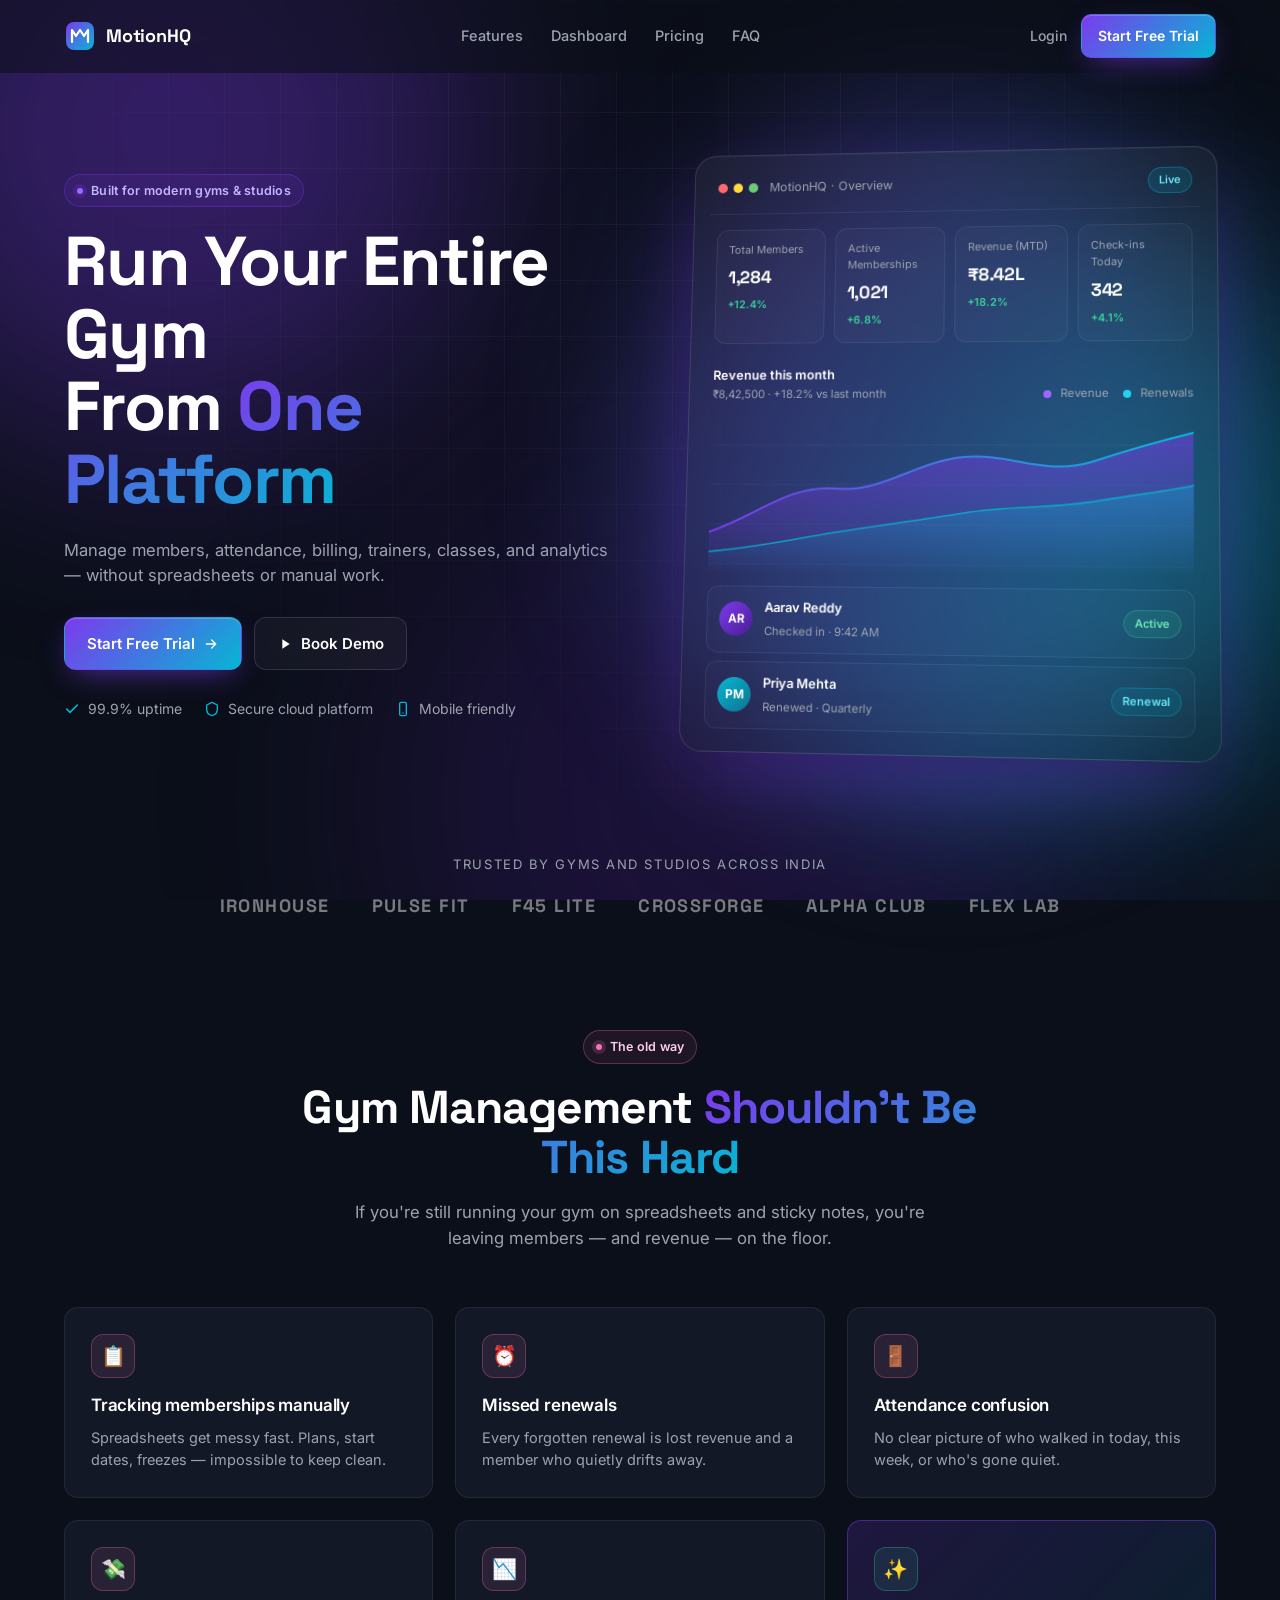
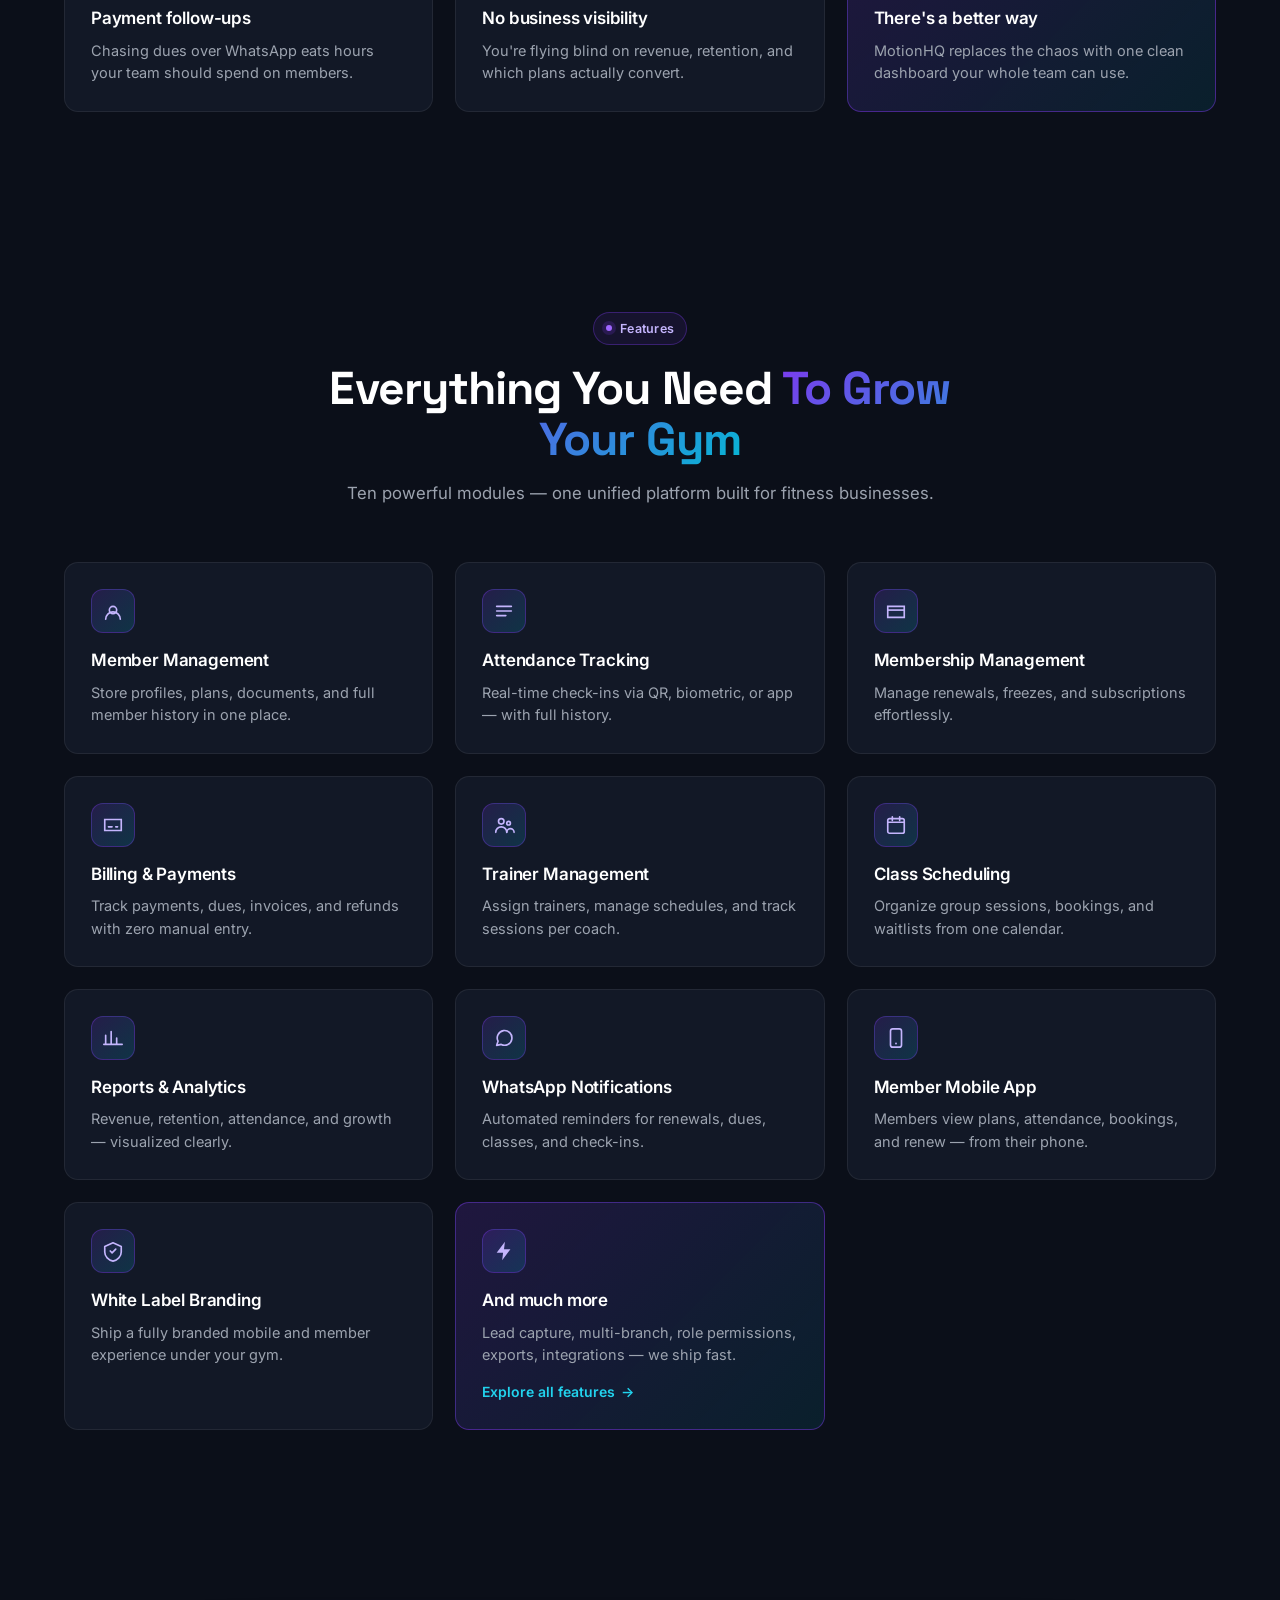
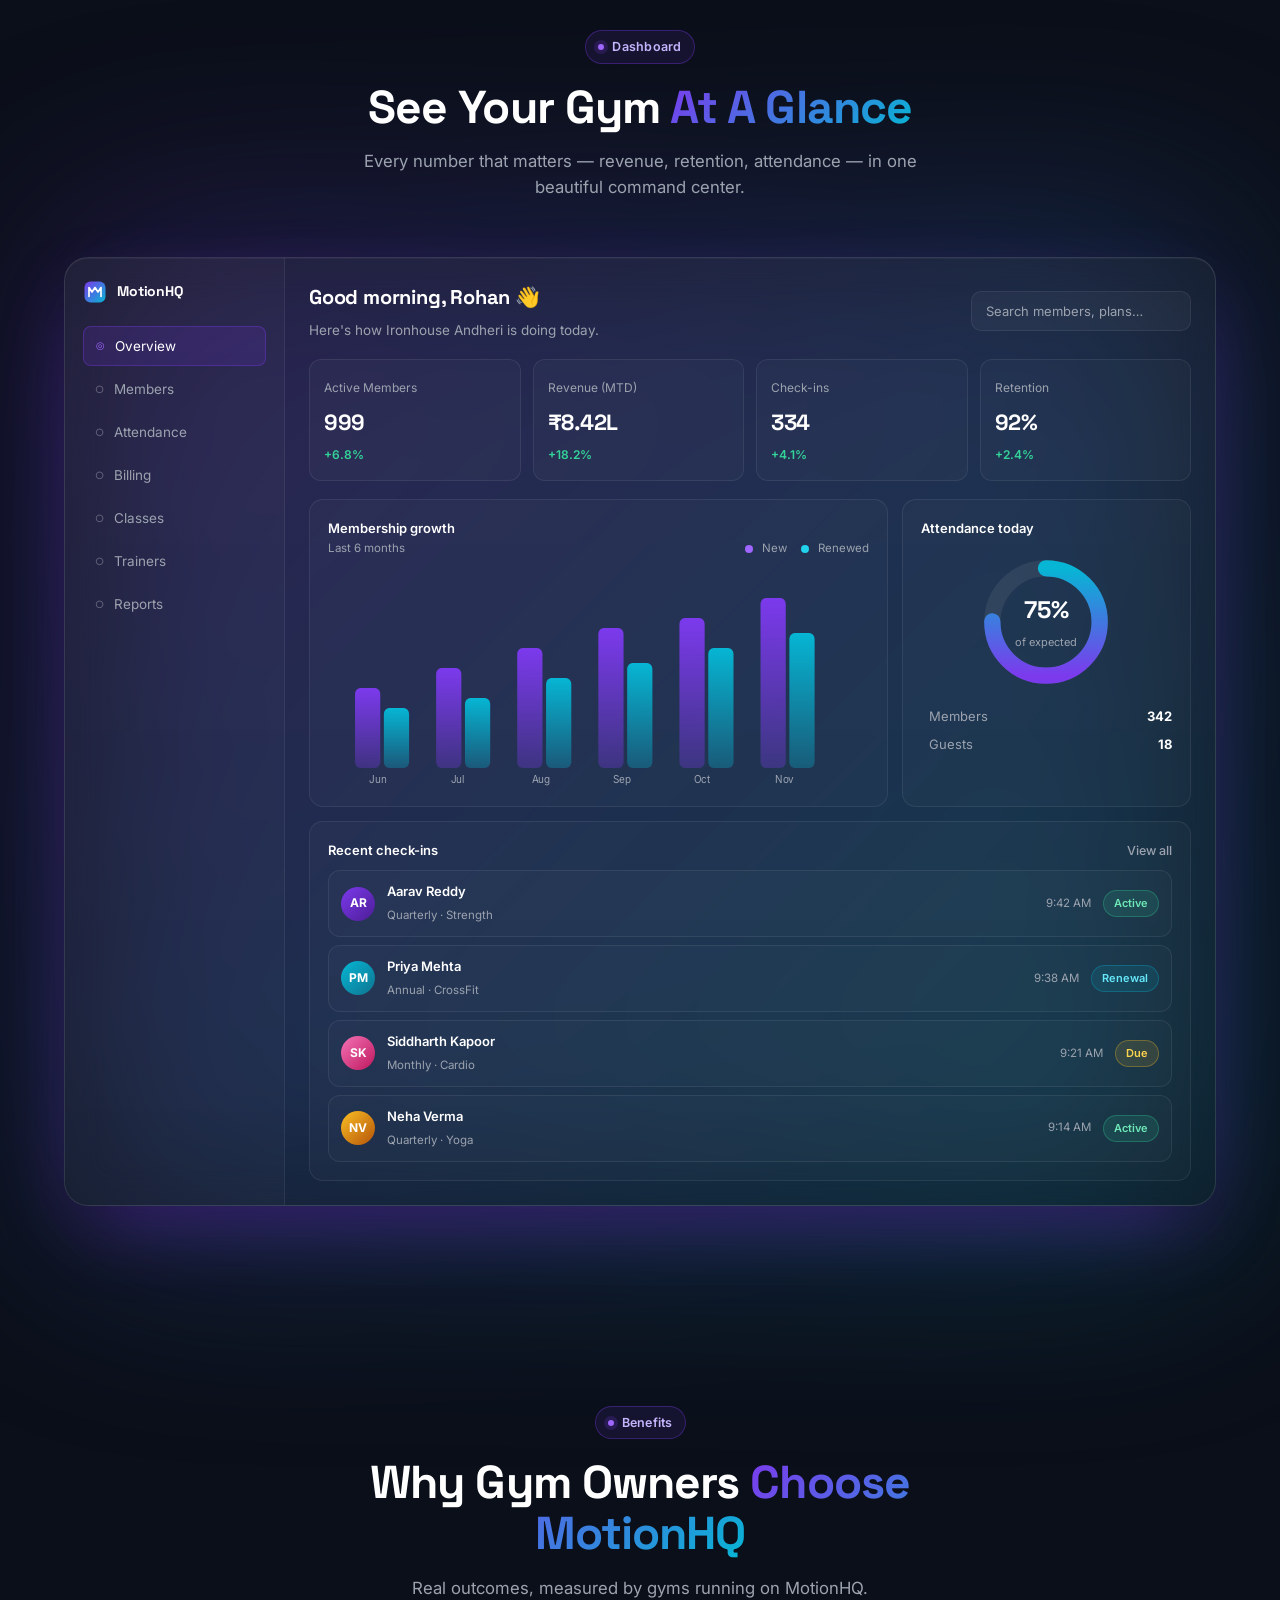
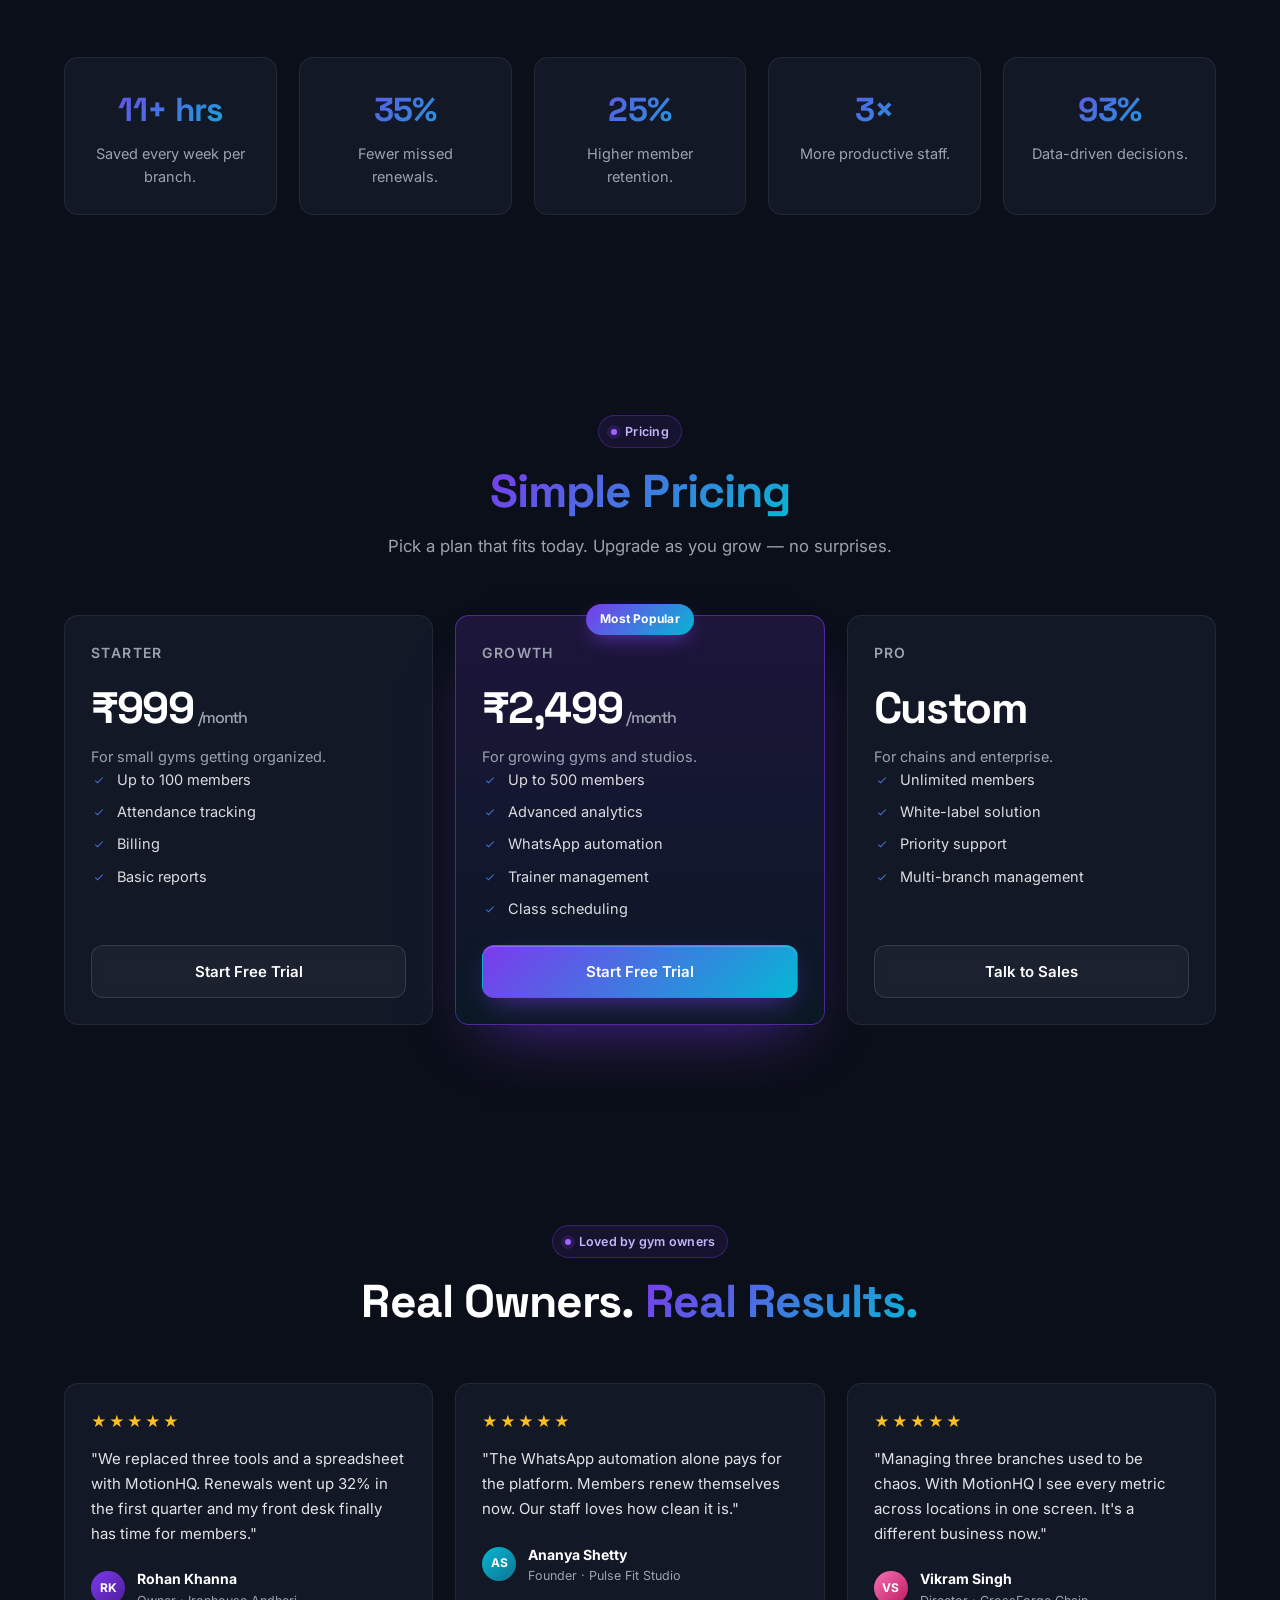
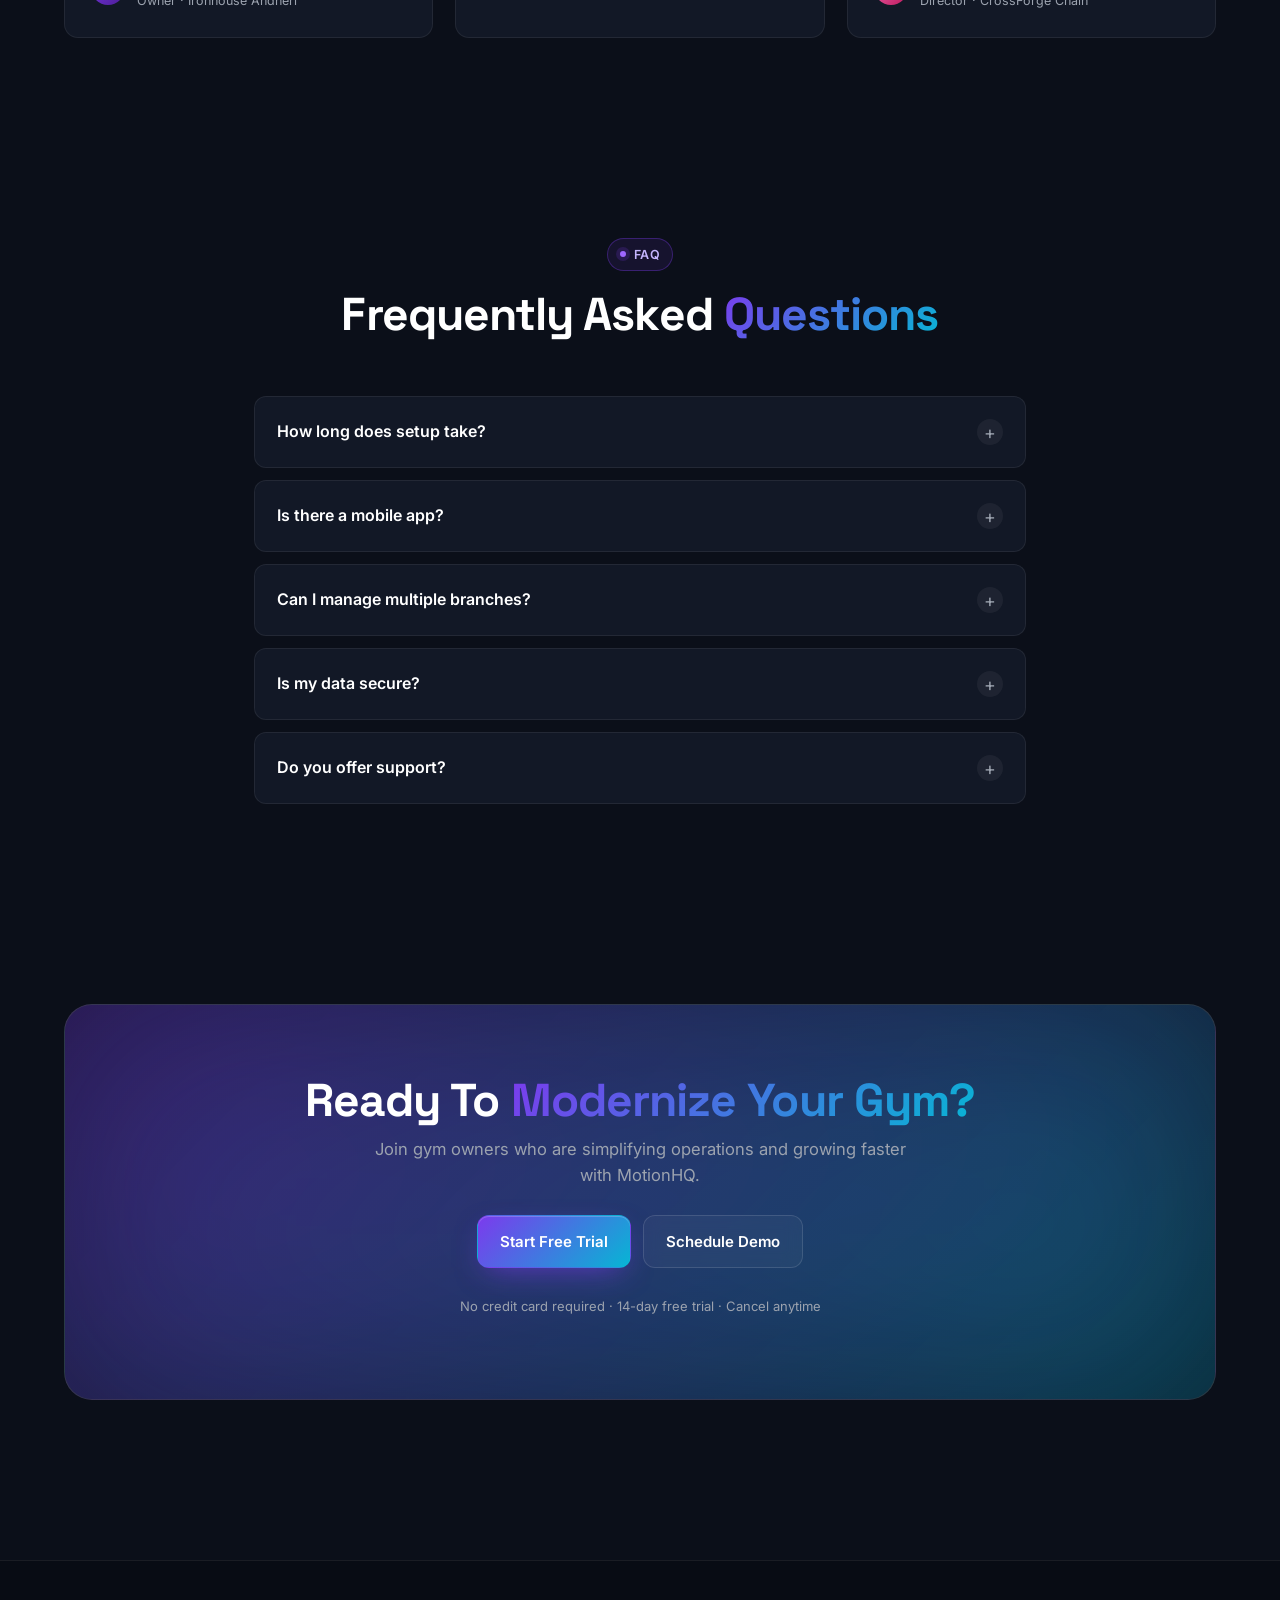
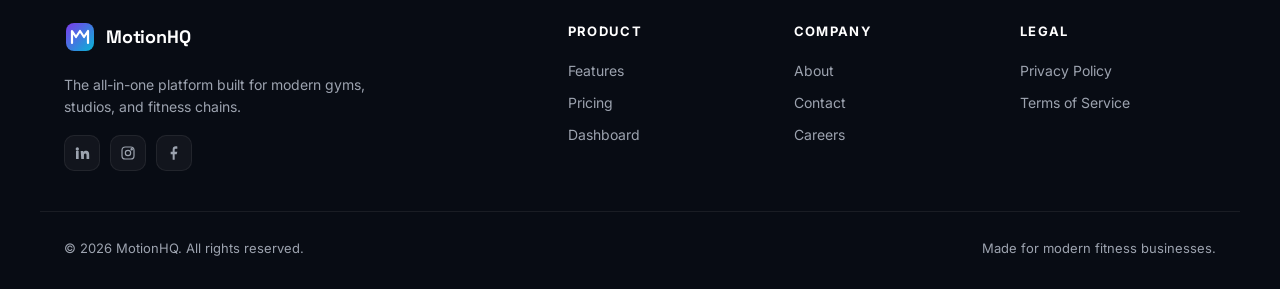
==== index.html @ 76b3d5ea "init" ====
<!doctype html>
<html lang="en">

<head>
  <meta charset="utf-8" />
  <meta name="viewport" content="width=device-width, initial-scale=1" />
  <title>MotionHQ — Run Your Entire Gym From One Platform</title>
  <meta name="description"
    content="MotionHQ is the all-in-one gym management platform. Manage members, attendance, billing, trainers, classes, and analytics from a single dashboard." />
  <meta property="og:title" content="MotionHQ — Run Your Entire Gym From One Platform" />
  <meta property="og:description"
    content="All-in-one gym management: members, attendance, billing, trainers, classes, and analytics." />
  <meta property="og:type" content="website" />
  <link rel="preconnect" href="https://fonts.googleapis.com" />
  <link rel="preconnect" href="https://fonts.gstatic.com" crossorigin />
  <link
    href="https://fonts.googleapis.com/css2?family=Inter:wght@400;500;600;700;800&family=Space+Grotesk:wght@600;700&display=swap"
    rel="stylesheet" />
  <link rel="icon" type="image/x-icon" href="favicon.ico" />
  <link rel="stylesheet" href="styles.css" />
</head>

<body>
  <!-- Ambient background glow -->
  <div class="bg-aurora" aria-hidden="true">
    <div class="aurora a1"></div>
    <div class="aurora a2"></div>
    <div class="aurora a3"></div>
    <div class="grid-overlay"></div>
  </div>

  <!-- NAV -->
  <header class="nav" id="nav">
    <div class="container nav-inner">
      <a href="#top" class="brand" aria-label="MotionHQ home">
        <span class="brand-mark" aria-hidden="true">
          <svg viewBox="0 0 32 32" fill="none">
            <defs>
              <linearGradient id="bg1" x1="0" x2="1" y1="0" y2="1">
                <stop offset="0" stop-color="#7C3AED" />
                <stop offset="1" stop-color="#06B6D4" />
              </linearGradient>
            </defs>
            <rect x="2" y="2" width="28" height="28" rx="8" fill="url(#bg1)" />
            <path d="M8 22V10l4 6 4-6 4 6 4-6v12" stroke="white" stroke-width="2.2" stroke-linecap="round"
              stroke-linejoin="round" fill="none" />
          </svg>
        </span>
        <span class="brand-name">MotionHQ</span>
      </a>
      <nav class="nav-links" aria-label="Primary">
        <a href="#features">Features</a>
        <a href="#dashboard">Dashboard</a>
        <a href="#pricing">Pricing</a>
        <a href="#faq">FAQ</a>
      </nav>
      <div class="nav-cta">
        <a href="#" class="link-muted">Login</a>
        <a href="#cta" class="btn btn-primary btn-sm">Start Free Trial</a>
      </div>
      <button class="nav-toggle" id="navToggle" aria-label="Toggle menu" aria-expanded="false">
        <span></span><span></span><span></span>
      </button>
    </div>
    <div class="nav-mobile" id="navMobile" hidden>
      <a href="#features">Features</a>
      <a href="#dashboard">Dashboard</a>
      <a href="#pricing">Pricing</a>
      <a href="#faq">FAQ</a>
      <a href="#" class="link-muted">Login</a>
      <a href="#cta" class="btn btn-primary">Start Free Trial</a>
    </div>
  </header>

  <main id="top">
    <!-- HERO -->
    <section class="hero">
      <div class="container">
        <div class="hero-grid">
          <div class="hero-copy reveal">
            <span class="eyebrow">
              <span class="dot"></span> Built for modern gyms &amp; studios
            </span>
            <h1 class="h1">
              Run Your Entire Gym <br />
              From <span class="gradient-text">One Platform</span>
            </h1>
            <p class="lead">
              Manage members, attendance, billing, trainers, classes, and analytics &mdash; without spreadsheets or
              manual work.
            </p>
            <div class="hero-ctas">
              <a href="#cta" class="btn btn-primary">
                Start Free Trial
                <svg width="16" height="16" viewBox="0 0 24 24" fill="none">
                  <path d="M5 12h14M13 6l6 6-6 6" stroke="currentColor" stroke-width="2" stroke-linecap="round"
                    stroke-linejoin="round" />
                </svg>
              </a>
              <a href="#cta" class="btn btn-ghost">
                <svg width="16" height="16" viewBox="0 0 24 24" fill="none">
                  <path d="M8 5v14l11-7-11-7z" fill="currentColor" />
                </svg>
                Book Demo
              </a>
            </div>
            <ul class="trust">
              <li><svg viewBox="0 0 24 24" width="16" height="16" fill="none">
                  <path d="M20 6L9 17l-5-5" stroke="#06B6D4" stroke-width="2.4" stroke-linecap="round"
                    stroke-linejoin="round" />
                </svg> 99.9% uptime</li>
              <li><svg viewBox="0 0 24 24" width="16" height="16" fill="none">
                  <path d="M12 2l8 4v6c0 5-3.5 9-8 10-4.5-1-8-5-8-10V6l8-4z" stroke="#06B6D4" stroke-width="2"
                    stroke-linejoin="round" />
                </svg> Secure cloud platform</li>
              <li><svg viewBox="0 0 24 24" width="16" height="16" fill="none">
                  <rect x="7" y="2" width="10" height="20" rx="2" stroke="#06B6D4" stroke-width="2" />
                  <circle cx="12" cy="18" r="1" fill="#06B6D4" />
                </svg> Mobile friendly</li>
            </ul>
          </div>

          <div class="hero-mock reveal" id="heroMock">
            <div class="mock-glow"></div>
            <div class="mock-card glass">
              <div class="mock-top">
                <div class="mock-dots"><span></span><span></span><span></span></div>
                <div class="mock-title">MotionHQ &middot; Overview</div>
                <div class="mock-pill">Live</div>
              </div>
              <div class="mock-stats">
                <div class="stat-card">
                  <div class="stat-label">Total Members</div>
                  <div class="stat-value">1,284</div>
                  <div class="stat-trend up">+12.4%</div>
                </div>
                <div class="stat-card">
                  <div class="stat-label">Active Memberships</div>
                  <div class="stat-value">1,021</div>
                  <div class="stat-trend up">+6.8%</div>
                </div>
                <div class="stat-card">
                  <div class="stat-label">Revenue (MTD)</div>
                  <div class="stat-value">₹8.42L</div>
                  <div class="stat-trend up">+18.2%</div>
                </div>
                <div class="stat-card">
                  <div class="stat-label">Check-ins Today</div>
                  <div class="stat-value">342</div>
                  <div class="stat-trend up">+4.1%</div>
                </div>
              </div>
              <div class="mock-chart">
                <div class="chart-head">
                  <div>
                    <div class="chart-title">Revenue this month</div>
                    <div class="chart-sub">₹8,42,500 &middot; +18.2% vs last month</div>
                  </div>
                  <div class="chart-legend">
                    <span><i class="dot-p"></i> Revenue</span>
                    <span><i class="dot-s"></i> Renewals</span>
                  </div>
                </div>
                <svg class="line-chart" viewBox="0 0 600 200" preserveAspectRatio="none" aria-hidden="true">
                  <defs>
                    <linearGradient id="area1" x1="0" x2="0" y1="0" y2="1">
                      <stop offset="0" stop-color="#7C3AED" stop-opacity="0.55" />
                      <stop offset="1" stop-color="#7C3AED" stop-opacity="0" />
                    </linearGradient>
                    <linearGradient id="area2" x1="0" x2="0" y1="0" y2="1">
                      <stop offset="0" stop-color="#06B6D4" stop-opacity="0.35" />
                      <stop offset="1" stop-color="#06B6D4" stop-opacity="0" />
                    </linearGradient>
                    <linearGradient id="line1" x1="0" x2="1" y1="0" y2="0">
                      <stop offset="0" stop-color="#7C3AED" />
                      <stop offset="1" stop-color="#06B6D4" />
                    </linearGradient>
                  </defs>
                  <g stroke="rgba(255,255,255,.05)" stroke-width="1">
                    <line x1="0" y1="40" x2="600" y2="40" />
                    <line x1="0" y1="90" x2="600" y2="90" />
                    <line x1="0" y1="140" x2="600" y2="140" />
                    <line x1="0" y1="190" x2="600" y2="190" />
                  </g>
                  <path
                    d="M0,150 C60,130 100,90 160,95 C220,100 260,60 320,55 C380,50 420,80 480,60 C540,40 580,30 600,25 L600,200 L0,200 Z"
                    fill="url(#area1)" />
                  <path
                    d="M0,150 C60,130 100,90 160,95 C220,100 260,60 320,55 C380,50 420,80 480,60 C540,40 580,30 600,25"
                    fill="none" stroke="url(#line1)" stroke-width="2.5" stroke-linecap="round" />
                  <path
                    d="M0,175 C60,170 100,160 160,150 C220,140 260,135 320,125 C380,115 420,120 480,110 C540,100 580,95 600,90 L600,200 L0,200 Z"
                    fill="url(#area2)" />
                  <path
                    d="M0,175 C60,170 100,160 160,150 C220,140 260,135 320,125 C380,115 420,120 480,110 C540,100 580,95 600,90"
                    fill="none" stroke="#06B6D4" stroke-width="2" stroke-linecap="round" opacity=".8" />
                </svg>
              </div>
              <div class="mock-foot">
                <div class="ck-row">
                  <div class="avatar">AR</div>
                  <div class="ck-meta">
                    <div>Aarav Reddy</div><span>Checked in &middot; 9:42 AM</span>
                  </div>
                  <div class="ck-badge ok">Active</div>
                </div>
                <div class="ck-row">
                  <div class="avatar avt-2">PM</div>
                  <div class="ck-meta">
                    <div>Priya Mehta</div><span>Renewed &middot; Quarterly</span>
                  </div>
                  <div class="ck-badge new">Renewal</div>
                </div>
              </div>
            </div>
          </div>
        </div>
      </div>
    </section>

    <!-- LOGO STRIP -->
    <section class="logos reveal">
      <div class="container">
        <p class="logos-label">Trusted by gyms and studios across India</p>
        <div class="logos-row">
          <span>IRONHOUSE</span><span>PULSE&nbsp;FIT</span><span>F45&nbsp;LITE</span><span>CROSSFORGE</span><span>ALPHA&nbsp;CLUB</span><span>FLEX&nbsp;LAB</span>
        </div>
      </div>
    </section>

    <!-- PROBLEM -->
    <section class="section" id="problem">
      <div class="container">
        <div class="section-head reveal">
          <span class="eyebrow eyebrow-warn"><span class="dot"></span> The old way</span>
          <h2 class="h2">Gym Management <span class="gradient-text">Shouldn't Be This Hard</span></h2>
          <p class="section-sub">If you're still running your gym on spreadsheets and sticky notes, you're leaving
            members &mdash; and revenue &mdash; on the floor.</p>
        </div>
        <div class="grid grid-3 problems">
          <div class="card reveal">
            <div class="ico ico-warn">📋</div>
            <h3>Tracking memberships manually</h3>
            <p>Spreadsheets get messy fast. Plans, start dates, freezes &mdash; impossible to keep clean.</p>
          </div>
          <div class="card reveal">
            <div class="ico ico-warn">⏰</div>
            <h3>Missed renewals</h3>
            <p>Every forgotten renewal is lost revenue and a member who quietly drifts away.</p>
          </div>
          <div class="card reveal">
            <div class="ico ico-warn">🚪</div>
            <h3>Attendance confusion</h3>
            <p>No clear picture of who walked in today, this week, or who's gone quiet.</p>
          </div>
          <div class="card reveal">
            <div class="ico ico-warn">💸</div>
            <h3>Payment follow-ups</h3>
            <p>Chasing dues over WhatsApp eats hours your team should spend on members.</p>
          </div>
          <div class="card reveal">
            <div class="ico ico-warn">📉</div>
            <h3>No business visibility</h3>
            <p>You're flying blind on revenue, retention, and which plans actually convert.</p>
          </div>
          <div class="card reveal card-accent">
            <div class="ico ico-ok">✨</div>
            <h3>There's a better way</h3>
            <p>MotionHQ replaces the chaos with one clean dashboard your whole team can use.</p>
          </div>
        </div>
      </div>
    </section>

    <!-- FEATURES -->
    <section class="section" id="features">
      <div class="container">
        <div class="section-head reveal">
          <span class="eyebrow"><span class="dot"></span> Features</span>
          <h2 class="h2">Everything You Need <span class="gradient-text">To Grow Your Gym</span></h2>
          <p class="section-sub">Ten powerful modules &mdash; one unified platform built for fitness businesses.</p>
        </div>
        <div class="grid grid-3 features">
          <div class="card feature reveal">
            <div class="f-ico"><svg viewBox="0 0 24 24" fill="none">
                <path d="M16 11a4 4 0 1 0-8 0 4 4 0 0 0 8 0Z" stroke="currentColor" stroke-width="1.8" />
                <path d="M4 21a8 8 0 0 1 16 0" stroke="currentColor" stroke-width="1.8" stroke-linecap="round" />
              </svg></div>
            <h3>Member Management</h3>
            <p>Store profiles, plans, documents, and full member history in one place.</p>
          </div>
          <div class="card feature reveal">
            <div class="f-ico"><svg viewBox="0 0 24 24" fill="none">
                <path d="M4 7h16M4 12h16M4 17h10" stroke="currentColor" stroke-width="1.8" stroke-linecap="round" />
              </svg></div>
            <h3>Attendance Tracking</h3>
            <p>Real-time check-ins via QR, biometric, or app &mdash; with full history.</p>
          </div>
          <div class="card feature reveal">
            <div class="f-ico"><svg viewBox="0 0 24 24" fill="none">
                <path d="M3 7h18v12H3z" stroke="currentColor" stroke-width="1.8" />
                <path d="M3 11h18" stroke="currentColor" stroke-width="1.8" />
              </svg></div>
            <h3>Membership Management</h3>
            <p>Manage renewals, freezes, and subscriptions effortlessly.</p>
          </div>
          <div class="card feature reveal">
            <div class="f-ico"><svg viewBox="0 0 24 24" fill="none">
                <path d="M3 6h18v12H3z" stroke="currentColor" stroke-width="1.8" />
                <path d="M7 14h4M15 14h2" stroke="currentColor" stroke-width="1.8" stroke-linecap="round" />
              </svg></div>
            <h3>Billing &amp; Payments</h3>
            <p>Track payments, dues, invoices, and refunds with zero manual entry.</p>
          </div>
          <div class="card feature reveal">
            <div class="f-ico"><svg viewBox="0 0 24 24" fill="none">
                <circle cx="9" cy="8" r="3" stroke="currentColor" stroke-width="1.8" />
                <path d="M3 20a6 6 0 0 1 12 0" stroke="currentColor" stroke-width="1.8" stroke-linecap="round" />
                <circle cx="17" cy="10" r="2" stroke="currentColor" stroke-width="1.8" />
                <path d="M15 20a4 4 0 0 1 8 0" stroke="currentColor" stroke-width="1.8" stroke-linecap="round" />
              </svg></div>
            <h3>Trainer Management</h3>
            <p>Assign trainers, manage schedules, and track sessions per coach.</p>
          </div>
          <div class="card feature reveal">
            <div class="f-ico"><svg viewBox="0 0 24 24" fill="none">
                <rect x="3" y="5" width="18" height="16" rx="2" stroke="currentColor" stroke-width="1.8" />
                <path d="M3 9h18M8 3v4M16 3v4" stroke="currentColor" stroke-width="1.8" stroke-linecap="round" />
              </svg></div>
            <h3>Class Scheduling</h3>
            <p>Organize group sessions, bookings, and waitlists from one calendar.</p>
          </div>
          <div class="card feature reveal">
            <div class="f-ico"><svg viewBox="0 0 24 24" fill="none">
                <path d="M4 19V9M10 19V5M16 19v-7M22 19H2" stroke="currentColor" stroke-width="1.8"
                  stroke-linecap="round" />
              </svg></div>
            <h3>Reports &amp; Analytics</h3>
            <p>Revenue, retention, attendance, and growth &mdash; visualized clearly.</p>
          </div>
          <div class="card feature reveal">
            <div class="f-ico"><svg viewBox="0 0 24 24" fill="none">
                <path d="M4 20l1.5-4.5A8 8 0 1 1 9 19l-5 1z" stroke="currentColor" stroke-width="1.8"
                  stroke-linejoin="round" />
              </svg></div>
            <h3>WhatsApp Notifications</h3>
            <p>Automated reminders for renewals, dues, classes, and check-ins.</p>
          </div>
          <div class="card feature reveal">
            <div class="f-ico"><svg viewBox="0 0 24 24" fill="none">
                <rect x="6" y="2" width="12" height="20" rx="2.5" stroke="currentColor" stroke-width="1.8" />
                <circle cx="12" cy="18" r="1" fill="currentColor" />
              </svg></div>
            <h3>Member Mobile App</h3>
            <p>Members view plans, attendance, bookings, and renew &mdash; from their phone.</p>
          </div>
          <div class="card feature reveal">
            <div class="f-ico"><svg viewBox="0 0 24 24" fill="none">
                <path d="M12 3l9 4v6c0 5-4 9-9 10-5-1-9-5-9-10V7l9-4z" stroke="currentColor" stroke-width="1.8"
                  stroke-linejoin="round" />
                <path d="M9 12l2 2 4-4" stroke="currentColor" stroke-width="1.8" stroke-linecap="round"
                  stroke-linejoin="round" />
              </svg></div>
            <h3>White Label Branding</h3>
            <p>Ship a fully branded mobile and member experience under your gym.</p>
          </div>
          <div class="card feature reveal feature-cta">
            <div class="f-ico"><svg viewBox="0 0 24 24" fill="none">
                <path d="M13 2L4 14h7l-1 8 9-12h-7l1-8z" fill="currentColor" />
              </svg></div>
            <h3>And much more</h3>
            <p>Lead capture, multi-branch, role permissions, exports, integrations &mdash; we ship fast.</p>
            <a href="#cta" class="link-arrow">Explore all features <span>→</span></a>
          </div>
        </div>
      </div>
    </section>

    <!-- DASHBOARD SHOWCASE -->
    <section class="section" id="dashboard">
      <div class="container">
        <div class="section-head reveal">
          <span class="eyebrow"><span class="dot"></span> Dashboard</span>
          <h2 class="h2">See Your Gym <span class="gradient-text">At A Glance</span></h2>
          <p class="section-sub">Every number that matters &mdash; revenue, retention, attendance &mdash; in one
            beautiful command center.</p>
        </div>

        <div class="dash-wrap reveal">
          <div class="dash-glow"></div>
          <div class="dash glass">
            <div class="dash-side">
              <div class="brand small">
                <span class="brand-mark sm"><svg viewBox="0 0 32 32">
                    <rect x="2" y="2" width="28" height="28" rx="8" fill="url(#bg1)" />
                    <path d="M8 22V10l4 6 4-6 4 6 4-6v12" stroke="white" stroke-width="2.2" fill="none"
                      stroke-linecap="round" stroke-linejoin="round" />
                  </svg></span>
                <span class="brand-name sm">MotionHQ</span>
              </div>
              <nav class="side-nav">
                <a class="active"><i>◎</i> Overview</a>
                <a><i>○</i> Members</a>
                <a><i>○</i> Attendance</a>
                <a><i>○</i> Billing</a>
                <a><i>○</i> Classes</a>
                <a><i>○</i> Trainers</a>
                <a><i>○</i> Reports</a>
              </nav>
            </div>
            <div class="dash-main">
              <div class="dash-head">
                <div>
                  <h4>Good morning, Rohan 👋</h4>
                  <span>Here's how Ironhouse Andheri is doing today.</span>
                </div>
                <div class="dash-search">Search members, plans…</div>
              </div>

              <div class="dash-stats">
                <div class="ds"><span>Active Members</span><b data-count="1021">0</b><i class="up">+6.8%</i></div>
                <div class="ds"><span>Revenue (MTD)</span><b>₹8.42L</b><i class="up">+18.2%</i></div>
                <div class="ds"><span>Check-ins</span><b data-count="342">0</b><i class="up">+4.1%</i></div>
                <div class="ds"><span>Retention</span><b>92%</b><i class="up">+2.4%</i></div>
              </div>

              <div class="dash-grid">
                <div class="dash-card big">
                  <div class="chart-head">
                    <div>
                      <div class="chart-title">Membership growth</div>
                      <div class="chart-sub">Last 6 months</div>
                    </div>
                    <div class="chart-legend"><span><i class="dot-p"></i> New</span><span><i class="dot-s"></i>
                        Renewed</span></div>
                  </div>
                  <svg class="bars" viewBox="0 0 600 220" preserveAspectRatio="none">
                    <defs>
                      <linearGradient id="bp" x1="0" x2="0" y1="0" y2="1">
                        <stop offset="0" stop-color="#7C3AED" />
                        <stop offset="1" stop-color="#7C3AED" stop-opacity=".3" />
                      </linearGradient>
                      <linearGradient id="bs" x1="0" x2="0" y1="0" y2="1">
                        <stop offset="0" stop-color="#06B6D4" />
                        <stop offset="1" stop-color="#06B6D4" stop-opacity=".3" />
                      </linearGradient>
                    </defs>
                    <g>
                      <rect x="30" y="120" width="28" height="80" rx="6" fill="url(#bp)" />
                      <rect x="62" y="140" width="28" height="60" rx="6" fill="url(#bs)" />
                      <rect x="120" y="100" width="28" height="100" rx="6" fill="url(#bp)" />
                      <rect x="152" y="130" width="28" height="70" rx="6" fill="url(#bs)" />
                      <rect x="210" y="80" width="28" height="120" rx="6" fill="url(#bp)" />
                      <rect x="242" y="110" width="28" height="90" rx="6" fill="url(#bs)" />
                      <rect x="300" y="60" width="28" height="140" rx="6" fill="url(#bp)" />
                      <rect x="332" y="95" width="28" height="105" rx="6" fill="url(#bs)" />
                      <rect x="390" y="50" width="28" height="150" rx="6" fill="url(#bp)" />
                      <rect x="422" y="80" width="28" height="120" rx="6" fill="url(#bs)" />
                      <rect x="480" y="30" width="28" height="170" rx="6" fill="url(#bp)" />
                      <rect x="512" y="65" width="28" height="135" rx="6" fill="url(#bs)" />
                    </g>
                    <g fill="#9CA3AF" font-size="11" font-family="Inter">
                      <text x="46" y="215">Jun</text><text x="136" y="215">Jul</text><text x="226" y="215">Aug</text>
                      <text x="316" y="215">Sep</text><text x="406" y="215">Oct</text><text x="496" y="215">Nov</text>
                    </g>
                  </svg>
                </div>

                <div class="dash-card">
                  <div class="chart-title">Attendance today</div>
                  <div class="donut-wrap">
                    <svg viewBox="0 0 120 120" class="donut">
                      <circle cx="60" cy="60" r="46" stroke="rgba(255,255,255,.07)" stroke-width="14" fill="none" />
                      <circle cx="60" cy="60" r="46" stroke="url(#line1)" stroke-width="14" fill="none"
                        stroke-dasharray="289" stroke-dashoffset="72" stroke-linecap="round"
                        transform="rotate(-90 60 60)" />
                    </svg>
                    <div class="donut-center"><b>75%</b><span>of expected</span></div>
                  </div>
                  <div class="legend-rows">
                    <div><i class="dot-p"></i> Members <b>342</b></div>
                    <div><i class="dot-s"></i> Guests <b>18</b></div>
                  </div>
                </div>

                <div class="dash-card span-2">
                  <div class="chart-head">
                    <div class="chart-title">Recent check-ins</div>
                    <a class="link-muted small">View all</a>
                  </div>
                  <div class="ck-list">
                    <div class="ck-row">
                      <div class="avatar">AR</div>
                      <div class="ck-meta">
                        <div>Aarav Reddy</div><span>Quarterly · Strength</span>
                      </div>
                      <div class="ck-time">9:42 AM</div>
                      <div class="ck-badge ok">Active</div>
                    </div>
                    <div class="ck-row">
                      <div class="avatar avt-2">PM</div>
                      <div class="ck-meta">
                        <div>Priya Mehta</div><span>Annual · CrossFit</span>
                      </div>
                      <div class="ck-time">9:38 AM</div>
                      <div class="ck-badge new">Renewal</div>
                    </div>
                    <div class="ck-row">
                      <div class="avatar avt-3">SK</div>
                      <div class="ck-meta">
                        <div>Siddharth Kapoor</div><span>Monthly · Cardio</span>
                      </div>
                      <div class="ck-time">9:21 AM</div>
                      <div class="ck-badge warn">Due</div>
                    </div>
                    <div class="ck-row">
                      <div class="avatar avt-4">NV</div>
                      <div class="ck-meta">
                        <div>Neha Verma</div><span>Quarterly · Yoga</span>
                      </div>
                      <div class="ck-time">9:14 AM</div>
                      <div class="ck-badge ok">Active</div>
                    </div>
                  </div>
                </div>
              </div>
            </div>
          </div>
        </div>
      </div>
    </section>

    <!-- BENEFITS -->
    <section class="section" id="benefits">
      <div class="container">
        <div class="section-head reveal">
          <span class="eyebrow"><span class="dot"></span> Benefits</span>
          <h2 class="h2">Why Gym Owners <span class="gradient-text">Choose MotionHQ</span></h2>
          <p class="section-sub">Real outcomes, measured by gyms running on MotionHQ.</p>
        </div>
        <div class="grid grid-5 benefits">
          <div class="card stat reveal">
            <div class="big-num"><span data-count="12">0</span>+ hrs</div>
            <p>Saved every week per branch.</p>
          </div>
          <div class="card stat reveal">
            <div class="big-num"><span data-count="38">0</span>%</div>
            <p>Fewer missed renewals.</p>
          </div>
          <div class="card stat reveal">
            <div class="big-num"><span data-count="27">0</span>%</div>
            <p>Higher member retention.</p>
          </div>
          <div class="card stat reveal">
            <div class="big-num"><span data-count="3">0</span>×</div>
            <p>More productive staff.</p>
          </div>
          <div class="card stat reveal">
            <div class="big-num"><span data-count="100">0</span>%</div>
            <p>Data-driven decisions.</p>
          </div>
        </div>
      </div>
    </section>

    <!-- PRICING -->
    <section class="section" id="pricing">
      <div class="container">
        <div class="section-head reveal">
          <span class="eyebrow"><span class="dot"></span> Pricing</span>
          <h2 class="h2"><span class="gradient-text">Simple Pricing</span></h2>
          <p class="section-sub">Pick a plan that fits today. Upgrade as you grow &mdash; no surprises.</p>
        </div>
        <div class="grid grid-3 pricing">
          <div class="card price reveal">
            <div class="price-name">Starter</div>
            <div class="price-amt">₹999<span>/month</span></div>
            <p class="price-desc">For small gyms getting organized.</p>
            <ul class="price-list">
              <li>Up to 100 members</li>
              <li>Attendance tracking</li>
              <li>Billing</li>
              <li>Basic reports</li>
            </ul>
            <a href="#cta" class="btn btn-ghost btn-block">Start Free Trial</a>
          </div>
          <div class="card price popular reveal">
            <span class="pop-tag">Most Popular</span>
            <div class="price-name">Growth</div>
            <div class="price-amt">₹2,499<span>/month</span></div>
            <p class="price-desc">For growing gyms and studios.</p>
            <ul class="price-list">
              <li>Up to 500 members</li>
              <li>Advanced analytics</li>
              <li>WhatsApp automation</li>
              <li>Trainer management</li>
              <li>Class scheduling</li>
            </ul>
            <a href="#cta" class="btn btn-primary btn-block">Start Free Trial</a>
          </div>
          <div class="card price reveal">
            <div class="price-name">Pro</div>
            <div class="price-amt">Custom<span>&nbsp;</span></div>
            <p class="price-desc">For chains and enterprise.</p>
            <ul class="price-list">
              <li>Unlimited members</li>
              <li>White-label solution</li>
              <li>Priority support</li>
              <li>Multi-branch management</li>
            </ul>
            <a href="#cta" class="btn btn-ghost btn-block">Talk to Sales</a>
          </div>
        </div>
      </div>
    </section>

    <!-- TESTIMONIALS -->
    <section class="section" id="testimonials">
      <div class="container">
        <div class="section-head reveal">
          <span class="eyebrow"><span class="dot"></span> Loved by gym owners</span>
          <h2 class="h2">Real Owners. <span class="gradient-text">Real Results.</span></h2>
        </div>
        <div class="grid grid-3 reviews">
          <div class="card review reveal">
            <div class="stars">★★★★★</div>
            <p>"We replaced three tools and a spreadsheet with MotionHQ. Renewals went up 32% in the first quarter and
              my front desk finally has time for members."</p>
            <div class="r-author">
              <div class="avatar">RK</div>
              <div><b>Rohan Khanna</b><span>Owner · Ironhouse Andheri</span></div>
            </div>
          </div>
          <div class="card review reveal">
            <div class="stars">★★★★★</div>
            <p>"The WhatsApp automation alone pays for the platform. Members renew themselves now. Our staff loves how
              clean it is."</p>
            <div class="r-author">
              <div class="avatar avt-2">AS</div>
              <div><b>Ananya Shetty</b><span>Founder · Pulse Fit Studio</span></div>
            </div>
          </div>
          <div class="card review reveal">
            <div class="stars">★★★★★</div>
            <p>"Managing three branches used to be chaos. With MotionHQ I see every metric across locations in one
              screen. It's a different business now."</p>
            <div class="r-author">
              <div class="avatar avt-3">VS</div>
              <div><b>Vikram Singh</b><span>Director · CrossForge Chain</span></div>
            </div>
          </div>
        </div>
      </div>
    </section>

    <!-- FAQ -->
    <section class="section" id="faq">
      <div class="container narrow">
        <div class="section-head reveal">
          <span class="eyebrow"><span class="dot"></span> FAQ</span>
          <h2 class="h2">Frequently Asked <span class="gradient-text">Questions</span></h2>
        </div>
        <div class="faq reveal">
          <details>
            <summary>How long does setup take?<span class="chev">+</span></summary>
            <p>Most gyms are live within 24–48 hours. Our onboarding team imports your members, plans, and historical
              data for you &mdash; you don't lift a finger.</p>
          </details>
          <details>
            <summary>Is there a mobile app?<span class="chev">+</span></summary>
            <p>Yes. Members get a polished mobile app to view plans, attendance, bookings, and renewals. Staff get a
              check-in app for the front desk.</p>
          </details>
          <details>
            <summary>Can I manage multiple branches?<span class="chev">+</span></summary>
            <p>Absolutely. The Pro plan includes multi-branch management with per-branch staff roles and a roll-up
              dashboard across locations.</p>
          </details>
          <details>
            <summary>Is my data secure?<span class="chev">+</span></summary>
            <p>Yes. MotionHQ runs on enterprise-grade cloud infrastructure with encryption at rest and in transit, daily
              backups, and role-based access control.</p>
          </details>
          <details>
            <summary>Do you offer support?<span class="chev">+</span></summary>
            <p>Every plan includes email and chat support. Growth and Pro plans get priority support with a dedicated
              success manager.</p>
          </details>
        </div>
      </div>
    </section>

    <!-- FINAL CTA -->
    <section class="section" id="cta">
      <div class="container">
        <div class="cta-panel reveal">
          <div class="cta-glow"></div>
          <h2 class="h2">Ready To <span class="gradient-text">Modernize Your Gym?</span></h2>
          <p class="lead">Join gym owners who are simplifying operations and growing faster with MotionHQ.</p>
          <div class="hero-ctas center">
            <a href="#" class="btn btn-primary">Start Free Trial</a>
            <a href="#" class="btn btn-ghost">Schedule Demo</a>
          </div>
          <p class="fine">No credit card required &middot; 14-day free trial &middot; Cancel anytime</p>
        </div>
      </div>
    </section>
  </main>

  <!-- FOOTER -->
  <footer class="footer">
    <div class="container footer-inner">
      <div class="foot-brand">
        <a href="#top" class="brand">
          <span class="brand-mark"><svg viewBox="0 0 32 32">
              <rect x="2" y="2" width="28" height="28" rx="8" fill="url(#bg1)" />
              <path d="M8 22V10l4 6 4-6 4 6 4-6v12" stroke="white" stroke-width="2.2" fill="none" stroke-linecap="round"
                stroke-linejoin="round" />
            </svg></span>
          <span class="brand-name">MotionHQ</span>
        </a>
        <p>The all-in-one platform built for modern gyms, studios, and fitness chains.</p>
        <div class="socials">
          <a aria-label="LinkedIn" href="#"><svg viewBox="0 0 24 24" fill="currentColor">
              <path
                d="M4.98 3.5a2.5 2.5 0 1 1 0 5 2.5 2.5 0 0 1 0-5zM3 9h4v12H3zM10 9h3.8v1.7h.1c.5-1 1.9-2 3.9-2 4.2 0 5 2.7 5 6.2V21h-4v-5.3c0-1.3 0-2.9-1.8-2.9s-2.1 1.4-2.1 2.8V21h-4z" />
            </svg></a>
          <a aria-label="Instagram" href="#"><svg viewBox="0 0 24 24" fill="none" stroke="currentColor"
              stroke-width="1.8">
              <rect x="3" y="3" width="18" height="18" rx="5" />
              <circle cx="12" cy="12" r="4" />
              <circle cx="17.5" cy="6.5" r="1" fill="currentColor" />
            </svg></a>
          <a aria-label="Facebook" href="#"><svg viewBox="0 0 24 24" fill="currentColor">
              <path
                d="M13 22v-8h3l1-4h-4V7.5c0-1.1.3-1.9 2-1.9h2V2.1C16.6 2 15.5 2 14.4 2 11.9 2 10 3.5 10 6.7V10H7v4h3v8z" />
            </svg></a>
        </div>
      </div>
      <div class="foot-cols">
        <div>
          <h5>Product</h5>
          <a href="#features">Features</a>
          <a href="#pricing">Pricing</a>
          <a href="#dashboard">Dashboard</a>
        </div>
        <div>
          <h5>Company</h5>
          <a href="#">About</a>
          <a href="#">Contact</a>
          <a href="#">Careers</a>
        </div>
        <div>
          <h5>Legal</h5>
          <a href="#">Privacy Policy</a>
          <a href="#">Terms of Service</a>
        </div>
      </div>
    </div>
    <div class="container foot-bottom">
      <span>© 2026 MotionHQ. All rights reserved.</span>
      <span>Made for modern fitness businesses.</span>
    </div>
  </footer>

  <!-- shared svg defs reused across mockups -->
  <svg width="0" height="0" style="position:absolute" aria-hidden="true">
    <defs>
      <linearGradient id="bg1-global" x1="0" x2="1" y1="0" y2="1">
        <stop offset="0" stop-color="#7C3AED" />
        <stop offset="1" stop-color="#06B6D4" />
      </linearGradient>
    </defs>
  </svg>

  <script src="js/script.js" defer></script>
</body>

</html>
---- styles.css ----
/* =========================================================
   MotionHQ — Landing Page Styles
   Dark, premium, modern SaaS aesthetic
   ========================================================= */

:root {
  --bg: #0B0F19;
  --bg-2: #0E1322;
  --card: #121826;
  --card-2: #161D2F;
  --primary: #7C3AED;
  --primary-2: #9F67FF;
  --secondary: #06B6D4;
  --secondary-2: #22D3EE;
  --text: #FFFFFF;
  --muted: #9CA3AF;
  --border: rgba(255,255,255,0.07);
  --border-strong: rgba(255,255,255,0.12);
  --gradient-primary: linear-gradient(135deg, #7C3AED 0%, #06B6D4 100%);
  --gradient-soft: linear-gradient(135deg, rgba(124,58,237,.18), rgba(6,182,212,.18));
  --shadow-glow: 0 30px 80px -20px rgba(124, 58, 237, .45);
  --shadow-card: 0 1px 0 rgba(255,255,255,.04) inset, 0 20px 40px -20px rgba(0,0,0,.6);
  --radius: 14px;
  --radius-lg: 22px;
  --container: 1200px;
}

* { box-sizing: border-box; }
html, body { margin: 0; padding: 0; }
html { scroll-behavior: smooth; -webkit-text-size-adjust: 100%; }
body {
  font-family: 'Inter', system-ui, -apple-system, Segoe UI, Roboto, sans-serif;
  background: var(--bg);
  color: var(--text);
  line-height: 1.55;
  font-size: 16px;
  overflow-x: hidden;
  -webkit-font-smoothing: antialiased;
  -moz-osx-font-smoothing: grayscale;
}
img, svg { display: block; max-width: 100%; }
a { color: inherit; text-decoration: none; }
button { font: inherit; }

::selection { background: rgba(124, 58, 237, .4); color: #fff; }

/* Container */
.container { width: 100%; max-width: var(--container); margin: 0 auto; padding: 0 24px; }
.container.narrow { max-width: 820px; }

/* Ambient background */
.bg-aurora {
  position: fixed; inset: 0; z-index: -1; pointer-events: none; overflow: hidden;
}
.aurora {
  position: absolute; border-radius: 50%; filter: blur(120px); opacity: .55;
}
.aurora.a1 { width: 620px; height: 620px; background: #7C3AED; top: -180px; left: -140px; opacity: .35; }
.aurora.a2 { width: 520px; height: 520px; background: #06B6D4; top: 280px; right: -120px; opacity: .28; }
.aurora.a3 { width: 720px; height: 720px; background: #4C1D95; bottom: -260px; left: 30%; opacity: .25; }
.grid-overlay {
  position: absolute; inset: 0;
  background-image:
    linear-gradient(rgba(255,255,255,.035) 1px, transparent 1px),
    linear-gradient(90deg, rgba(255,255,255,.035) 1px, transparent 1px);
  background-size: 56px 56px;
  mask-image: radial-gradient(ellipse at 50% 0%, #000 30%, transparent 75%);
}

/* Typography */
.h1 {
  font-family: 'Space Grotesk', 'Inter', sans-serif;
  font-size: clamp(2.4rem, 5.4vw, 4.4rem);
  line-height: 1.05;
  letter-spacing: -0.025em;
  font-weight: 700;
  margin: 0 0 22px;
}
.h2 {
  font-family: 'Space Grotesk', 'Inter', sans-serif;
  font-size: clamp(1.9rem, 3.6vw, 3rem);
  line-height: 1.1;
  letter-spacing: -0.02em;
  font-weight: 700;
  margin: 0 0 16px;
}
.lead {
  font-size: clamp(1rem, 1.3vw, 1.15rem);
  color: var(--muted);
  max-width: 560px;
  margin: 0 0 28px;
}
.gradient-text {
  background: var(--gradient-primary);
  -webkit-background-clip: text; background-clip: text;
  -webkit-text-fill-color: transparent;
}
.eyebrow {
  display: inline-flex; align-items: center; gap: 8px;
  padding: 6px 12px; border-radius: 999px;
  background: rgba(124,58,237,.10);
  border: 1px solid rgba(124,58,237,.35);
  color: #C4B5FD;
  font-size: 12.5px; font-weight: 600; letter-spacing: .02em;
  margin-bottom: 18px;
}
.eyebrow .dot {
  width: 6px; height: 6px; border-radius: 50%;
  background: var(--primary-2);
  box-shadow: 0 0 0 4px rgba(124,58,237,.18);
}
.eyebrow-warn { background: rgba(244,114,182,.08); border-color: rgba(244,114,182,.3); color: #FBCFE8; }
.eyebrow-warn .dot { background: #F472B6; box-shadow: 0 0 0 4px rgba(244,114,182,.18); }

/* Buttons */
.btn {
  display: inline-flex; align-items: center; justify-content: center; gap: 8px;
  padding: 14px 22px; border-radius: 12px;
  font-weight: 600; font-size: 15px; cursor: pointer;
  border: 1px solid transparent;
  transition: transform .2s ease, box-shadow .2s ease, background .2s ease, border-color .2s ease;
  white-space: nowrap;
}
.btn-sm { padding: 10px 16px; font-size: 14px; border-radius: 10px; }
.btn-block { width: 100%; }
.btn-primary {
  background: var(--gradient-primary);
  color: #fff;
  box-shadow: 0 10px 30px -10px rgba(124,58,237,.7), inset 0 1px 0 rgba(255,255,255,.2);
}
.btn-primary:hover { transform: translateY(-1px); box-shadow: 0 16px 40px -10px rgba(124,58,237,.85), inset 0 1px 0 rgba(255,255,255,.25); }
.btn-ghost {
  background: rgba(255,255,255,.04);
  color: #fff;
  border-color: var(--border-strong);
  backdrop-filter: blur(8px);
}
.btn-ghost:hover { background: rgba(255,255,255,.08); border-color: rgba(255,255,255,.22); transform: translateY(-1px); }

.link-muted { color: var(--muted); font-size: 14px; font-weight: 500; }
.link-muted:hover { color: #fff; }
.link-arrow { color: var(--secondary-2); font-weight: 600; font-size: 14px; display: inline-flex; gap: 6px; margin-top: 14px; }
.link-arrow span { transition: transform .2s; }
.link-arrow:hover span { transform: translateX(3px); }

/* NAV */
.nav {
  position: sticky; top: 0; z-index: 50;
  backdrop-filter: blur(14px);
  background: rgba(11, 15, 25, 0.55);
  border-bottom: 1px solid transparent;
  transition: background .3s, border-color .3s;
}
.nav.scrolled { background: rgba(11,15,25,.78); border-bottom-color: var(--border); }
.nav-inner {
  display: flex; align-items: center; justify-content: space-between;
  padding: 14px 24px; gap: 24px;
}
.brand { display: inline-flex; align-items: center; gap: 10px; }
.brand-mark { width: 32px; height: 32px; display: inline-block; }
.brand-mark.sm { width: 24px; height: 24px; }
.brand-name { font-family: 'Space Grotesk', sans-serif; font-weight: 700; font-size: 18px; letter-spacing: -0.01em; }
.brand-name.sm { font-size: 14px; }
.nav-links { display: flex; gap: 28px; }
.nav-links a { color: var(--muted); font-size: 14.5px; font-weight: 500; transition: color .15s; }
.nav-links a:hover { color: #fff; }
.nav-cta { display: flex; align-items: center; gap: 14px; }
.nav-toggle {
  display: none; background: transparent; border: 0; padding: 8px; cursor: pointer;
  flex-direction: column; gap: 4px;
}
.nav-toggle span { width: 22px; height: 2px; background: #fff; border-radius: 2px; transition: transform .2s, opacity .2s; }
.nav-toggle[aria-expanded="true"] span:nth-child(1) { transform: translateY(6px) rotate(45deg); }
.nav-toggle[aria-expanded="true"] span:nth-child(2) { opacity: 0; }
.nav-toggle[aria-expanded="true"] span:nth-child(3) { transform: translateY(-6px) rotate(-45deg); }
.nav-mobile {
  display: none; flex-direction: column; gap: 6px; padding: 14px 24px 20px;
  border-top: 1px solid var(--border); background: rgba(11,15,25,.95);
}
.nav-mobile a { padding: 10px 0; color: #fff; font-weight: 500; }
.nav-mobile .btn { margin-top: 8px; }

/* HERO */
.hero { padding: 70px 0 60px; position: relative; }
.hero-grid {
  display: grid; grid-template-columns: 1.05fr 1fr;
  gap: 56px; align-items: center;
}
.hero-ctas { display: flex; gap: 12px; flex-wrap: wrap; margin-bottom: 28px; }
.hero-ctas.center { justify-content: center; }
.trust { list-style: none; padding: 0; margin: 0; display: flex; flex-wrap: wrap; gap: 22px; color: var(--muted); font-size: 14px; }
.trust li { display: inline-flex; align-items: center; gap: 8px; }

/* Hero mock */
.hero-mock { position: relative; perspective: 1500px; }
.mock-glow {
  position: absolute; inset: -40px; background: var(--gradient-primary);
  filter: blur(80px); opacity: .35; border-radius: 50%; z-index: -1;
}
.mock-card {
  border-radius: var(--radius-lg);
  padding: 16px;
  transform: rotateY(-6deg) rotateX(6deg);
  transition: transform .35s ease;
}
.glass {
  background: linear-gradient(180deg, rgba(255,255,255,.04), rgba(255,255,255,.02));
  border: 1px solid var(--border-strong);
  backdrop-filter: blur(18px);
  box-shadow: var(--shadow-glow), var(--shadow-card);
}
.mock-top {
  display: flex; align-items: center; gap: 12px;
  padding: 4px 8px 14px; border-bottom: 1px solid var(--border);
}
.mock-dots { display: flex; gap: 6px; }
.mock-dots span { width: 10px; height: 10px; border-radius: 50%; background: rgba(255,255,255,.18); }
.mock-dots span:nth-child(1) { background: #FF6B6B; }
.mock-dots span:nth-child(2) { background: #FFD93D; }
.mock-dots span:nth-child(3) { background: #6BCB77; }
.mock-title { font-size: 12.5px; color: var(--muted); }
.mock-pill {
  margin-left: auto; font-size: 11px; padding: 4px 10px; border-radius: 999px;
  background: rgba(6,182,212,.15); color: #67E8F9; border: 1px solid rgba(6,182,212,.35);
  font-weight: 600;
}
.mock-stats {
  display: grid; grid-template-columns: repeat(4, 1fr); gap: 10px; padding: 16px 8px 8px;
}
.stat-card {
  background: rgba(255,255,255,.025); border: 1px solid var(--border);
  border-radius: 12px; padding: 12px 12px;
}
.stat-label { font-size: 11px; color: var(--muted); margin-bottom: 6px; }
.stat-value { font-family: 'Space Grotesk'; font-size: 18px; font-weight: 700; letter-spacing: -.02em; }
.stat-trend { display: inline-block; font-size: 11px; margin-top: 4px; font-weight: 600; }
.stat-trend.up { color: #34D399; }

.mock-chart { padding: 14px 8px 4px; }
.chart-head { display: flex; justify-content: space-between; align-items: flex-end; margin-bottom: 10px; gap: 12px; flex-wrap: wrap; }
.chart-title { font-size: 13px; font-weight: 600; }
.chart-sub { font-size: 11.5px; color: var(--muted); margin-top: 2px; }
.chart-legend { display: flex; gap: 14px; font-size: 11.5px; color: var(--muted); }
.chart-legend i { display: inline-block; width: 8px; height: 8px; border-radius: 50%; margin-right: 6px; vertical-align: middle; }
.dot-p { background: var(--primary-2); }
.dot-s { background: var(--secondary-2); }
.line-chart { width: 100%; height: 160px; }

.mock-foot { padding: 10px 8px 6px; display: flex; flex-direction: column; gap: 8px; }
.ck-row {
  display: flex; align-items: center; gap: 12px;
  padding: 10px 12px; border: 1px solid var(--border); border-radius: 12px;
  background: rgba(255,255,255,.02);
}
.avatar {
  width: 34px; height: 34px; border-radius: 50%;
  display: grid; place-items: center; font-size: 12px; font-weight: 700;
  background: linear-gradient(135deg, #7C3AED, #4C1D95); color: #fff; flex-shrink: 0;
}
.avt-2 { background: linear-gradient(135deg, #06B6D4, #0E7490); }
.avt-3 { background: linear-gradient(135deg, #F472B6, #BE185D); }
.avt-4 { background: linear-gradient(135deg, #FBBF24, #B45309); }
.ck-meta { flex: 1; min-width: 0; }
.ck-meta > div { font-size: 13px; font-weight: 600; }
.ck-meta > span { font-size: 11.5px; color: var(--muted); }
.ck-time { font-size: 11.5px; color: var(--muted); }
.ck-badge {
  font-size: 11px; padding: 4px 10px; border-radius: 999px; font-weight: 600;
}
.ck-badge.ok { background: rgba(52, 211, 153, .12); color: #6EE7B7; border: 1px solid rgba(52,211,153,.3); }
.ck-badge.new { background: rgba(6, 182, 212, .12); color: #67E8F9; border: 1px solid rgba(6,182,212,.3); }
.ck-badge.warn { background: rgba(251, 191, 36, .12); color: #FCD34D; border: 1px solid rgba(251,191,36,.3); }

/* LOGOS */
.logos { padding: 30px 0 10px; }
.logos-label { text-align: center; color: var(--muted); font-size: 13px; letter-spacing: .12em; text-transform: uppercase; margin-bottom: 18px; }
.logos-row {
  display: flex; flex-wrap: wrap; justify-content: center; align-items: center;
  gap: 42px; font-family: 'Space Grotesk'; font-weight: 700; letter-spacing: .08em;
  color: rgba(255,255,255,.45); font-size: 18px;
}
.logos-row span { transition: color .2s; }
.logos-row span:hover { color: rgba(255,255,255,.85); }

/* Generic section */
.section { padding: 100px 0; position: relative; }
.section-head { text-align: center; max-width: 720px; margin: 0 auto 56px; }
.section-head .lead, .section-sub { color: var(--muted); margin: 8px auto 0; max-width: 620px; font-size: 1.05rem; }

/* Grids */
.grid { display: grid; gap: 22px; }
.grid-3 { grid-template-columns: repeat(3, 1fr); }
.grid-5 { grid-template-columns: repeat(5, 1fr); }

/* Card base */
.card {
  background: var(--card);
  border: 1px solid var(--border);
  border-radius: var(--radius);
  padding: 26px;
  position: relative;
  transition: transform .25s ease, border-color .25s ease, background .25s ease;
}
.card:hover { transform: translateY(-3px); border-color: var(--border-strong); background: var(--card-2); }
.card h3 { font-size: 17px; margin: 14px 0 8px; font-weight: 600; letter-spacing: -0.01em; }
.card p { color: var(--muted); font-size: 14.5px; margin: 0; }

.ico {
  width: 44px; height: 44px; border-radius: 12px;
  display: grid; place-items: center;
  background: rgba(255,255,255,.04); border: 1px solid var(--border);
  font-size: 20px;
}
.ico-warn { background: rgba(244,114,182,.10); border-color: rgba(244,114,182,.3); }
.ico-ok { background: rgba(52,211,153,.10); border-color: rgba(52,211,153,.3); }

.card-accent {
  background: linear-gradient(135deg, rgba(124,58,237,.18), rgba(6,182,212,.10));
  border-color: rgba(124,58,237,.45);
}

/* Features */
.feature .f-ico {
  width: 44px; height: 44px; border-radius: 12px;
  display: grid; place-items: center;
  background: var(--gradient-soft);
  border: 1px solid rgba(124,58,237,.35);
  color: #C4B5FD;
}
.feature .f-ico svg { width: 22px; height: 22px; }
.feature:hover .f-ico { color: #fff; background: var(--gradient-primary); border-color: transparent; box-shadow: 0 8px 24px -8px rgba(124,58,237,.8); }
.feature-cta { background: linear-gradient(135deg, rgba(124,58,237,.18), rgba(6,182,212,.10)); border-color: rgba(124,58,237,.45); }

/* Dashboard showcase */
.dash-wrap { position: relative; }
.dash-glow {
  position: absolute; inset: -40px -10px; background: var(--gradient-primary);
  filter: blur(110px); opacity: .25; z-index: -1; border-radius: 40px;
}
.dash {
  border-radius: 24px; overflow: hidden;
  display: grid; grid-template-columns: 220px 1fr;
  min-height: 560px;
}
.dash-side {
  background: rgba(255,255,255,.02);
  border-right: 1px solid var(--border);
  padding: 22px 18px;
}
.dash-side .brand { margin-bottom: 22px; }
.side-nav { display: flex; flex-direction: column; gap: 4px; }
.side-nav a {
  display: flex; align-items: center; gap: 10px;
  padding: 9px 12px; border-radius: 8px;
  font-size: 13.5px; color: var(--muted); cursor: pointer;
}
.side-nav a i { font-style: normal; color: rgba(255,255,255,.3); font-size: 10px; }
.side-nav a:hover { color: #fff; background: rgba(255,255,255,.04); }
.side-nav a.active {
  color: #fff; background: rgba(124,58,237,.15);
  border: 1px solid rgba(124,58,237,.35);
}
.side-nav a.active i { color: var(--primary-2); }

.dash-main { padding: 24px; display: flex; flex-direction: column; gap: 18px; }
.dash-head { display: flex; justify-content: space-between; align-items: center; gap: 16px; flex-wrap: wrap; }
.dash-head h4 { font-family: 'Space Grotesk'; font-size: 20px; margin: 0 0 4px; letter-spacing: -0.01em; }
.dash-head span { color: var(--muted); font-size: 13.5px; }
.dash-search {
  background: rgba(255,255,255,.04); border: 1px solid var(--border);
  border-radius: 10px; padding: 9px 14px; font-size: 13px; color: var(--muted); min-width: 220px;
}

.dash-stats { display: grid; grid-template-columns: repeat(4, 1fr); gap: 12px; }
.ds {
  background: rgba(255,255,255,.025); border: 1px solid var(--border);
  border-radius: 12px; padding: 14px;
}
.ds span { font-size: 12px; color: var(--muted); }
.ds b { display: block; font-family: 'Space Grotesk'; font-size: 22px; font-weight: 700; margin: 6px 0 2px; letter-spacing: -0.02em; }
.ds i { font-style: normal; font-size: 12px; font-weight: 600; }
.ds i.up { color: #34D399; }

.dash-grid {
  display: grid; grid-template-columns: 2fr 1fr; gap: 14px;
}
.dash-card {
  background: rgba(255,255,255,.025); border: 1px solid var(--border);
  border-radius: 14px; padding: 18px;
}
.dash-card.big { min-height: 260px; }
.dash-card.span-2 { grid-column: 1 / -1; }
.bars { width: 100%; height: 220px; }

.donut-wrap { position: relative; display: grid; place-items: center; margin: 14px 0; }
.donut { width: 140px; height: 140px; }
.donut-center { position: absolute; text-align: center; }
.donut-center b { display: block; font-family: 'Space Grotesk'; font-size: 24px; font-weight: 700; }
.donut-center span { font-size: 11px; color: var(--muted); }
.legend-rows { display: flex; flex-direction: column; gap: 8px; font-size: 13px; color: var(--muted); }
.legend-rows div { display: flex; align-items: center; gap: 8px; }
.legend-rows b { color: #fff; margin-left: auto; font-weight: 700; }

.ck-list { display: flex; flex-direction: column; gap: 8px; margin-top: 10px; }
.small { font-size: 12.5px; }

/* Benefits */
.benefits .stat { text-align: center; }
.big-num {
  font-family: 'Space Grotesk'; font-size: clamp(1.8rem, 2.6vw, 2.4rem);
  font-weight: 700; letter-spacing: -0.02em;
  background: var(--gradient-primary);
  -webkit-background-clip: text; background-clip: text; -webkit-text-fill-color: transparent;
  margin-bottom: 8px;
}

/* Pricing */
.pricing .price { display: flex; flex-direction: column; }
.price-name { font-size: 14px; font-weight: 600; color: var(--muted); text-transform: uppercase; letter-spacing: .1em; }
.price-amt { font-family: 'Space Grotesk'; font-size: 44px; font-weight: 700; letter-spacing: -0.03em; margin: 10px 0 4px; }
.price-amt span { font-size: 16px; color: var(--muted); font-weight: 500; margin-left: 4px; }
.price-desc { color: var(--muted); font-size: 14px; margin: 0 0 22px; }
.price-list { list-style: none; padding: 0; margin: 0 0 24px; display: flex; flex-direction: column; gap: 10px; }
.price-list li {
  font-size: 14.5px; color: rgba(255,255,255,.85); padding-left: 26px; position: relative;
}
.price-list li::before {
  content: ""; position: absolute; left: 0; top: 4px;
  width: 16px; height: 16px; border-radius: 50%;
  background: var(--gradient-primary);
  -webkit-mask: url("data:image/svg+xml;utf8,<svg xmlns='http://www.w3.org/2000/svg' viewBox='0 0 24 24'><path fill='black' d='M20.3 5.7L9 17l-5.3-5.3 1.4-1.4L9 14.2l9.9-9.9z'/></svg>") center/12px no-repeat;
          mask: url("data:image/svg+xml;utf8,<svg xmlns='http://www.w3.org/2000/svg' viewBox='0 0 24 24'><path fill='black' d='M20.3 5.7L9 17l-5.3-5.3 1.4-1.4L9 14.2l9.9-9.9z'/></svg>") center/12px no-repeat;
}
.price .btn { margin-top: auto; }
.price.popular {
  background: linear-gradient(180deg, rgba(124,58,237,.16), rgba(6,182,212,.06));
  border-color: rgba(124,58,237,.55);
  box-shadow: 0 30px 60px -30px rgba(124,58,237,.6);
  transform: translateY(-6px);
}
.pop-tag {
  position: absolute; top: -12px; left: 50%; transform: translateX(-50%);
  background: var(--gradient-primary); color: #fff;
  font-size: 12px; font-weight: 700; padding: 6px 14px; border-radius: 999px;
  box-shadow: 0 8px 20px -6px rgba(124,58,237,.7); letter-spacing: .02em;
}

/* Reviews */
.review .stars { color: #FBBF24; letter-spacing: 2px; font-size: 15px; }
.review p { margin: 14px 0 20px; color: rgba(255,255,255,.88); font-size: 15px; line-height: 1.65; }
.r-author { display: flex; align-items: center; gap: 12px; }
.r-author b { font-size: 14px; }
.r-author span { display: block; font-size: 12.5px; color: var(--muted); }

/* FAQ */
.faq { display: flex; flex-direction: column; gap: 12px; }
.faq details {
  background: var(--card); border: 1px solid var(--border);
  border-radius: 12px; padding: 4px 22px;
  transition: border-color .2s, background .2s;
}
.faq details[open] { border-color: rgba(124,58,237,.4); background: var(--card-2); }
.faq summary {
  list-style: none; cursor: pointer; padding: 18px 0;
  display: flex; justify-content: space-between; align-items: center;
  font-weight: 600; font-size: 16px;
}
.faq summary::-webkit-details-marker { display: none; }
.faq .chev {
  width: 26px; height: 26px; border-radius: 50%;
  display: grid; place-items: center;
  background: rgba(255,255,255,.05); color: var(--muted);
  font-size: 18px; font-weight: 400; transition: transform .25s, background .25s, color .25s;
}
.faq details[open] .chev { transform: rotate(45deg); background: var(--gradient-primary); color: #fff; }
.faq details p { color: var(--muted); padding: 0 0 18px; margin: 0; font-size: 14.5px; line-height: 1.7; }

/* CTA */
.cta-panel {
  position: relative; text-align: center;
  border: 1px solid var(--border-strong); border-radius: 28px;
  background: linear-gradient(135deg, rgba(124,58,237,.18), rgba(6,182,212,.10));
  padding: 70px 24px; overflow: hidden;
}
.cta-glow {
  position: absolute; inset: -40px; background: var(--gradient-primary);
  filter: blur(120px); opacity: .35; z-index: -1;
}
.cta-panel .h2 { margin-bottom: 12px; }
.cta-panel .lead { margin: 0 auto 26px; }
.fine { color: var(--muted); font-size: 13px; margin-top: 18px; }

/* FOOTER */
.footer { padding: 60px 0 30px; border-top: 1px solid var(--border); margin-top: 60px; background: rgba(0,0,0,.2); }
.footer-inner { display: grid; grid-template-columns: 1.4fr 2fr; gap: 50px; padding-bottom: 40px; }
.foot-brand p { color: var(--muted); font-size: 14px; max-width: 320px; margin: 14px 0 18px; }
.socials { display: flex; gap: 10px; }
.socials a {
  width: 36px; height: 36px; display: grid; place-items: center;
  border-radius: 10px; background: rgba(255,255,255,.04);
  border: 1px solid var(--border); color: var(--muted);
  transition: color .2s, background .2s, border-color .2s;
}
.socials a svg { width: 16px; height: 16px; }
.socials a:hover { color: #fff; background: rgba(124,58,237,.2); border-color: rgba(124,58,237,.45); }
.foot-cols { display: grid; grid-template-columns: repeat(3, 1fr); gap: 30px; }
.foot-cols h5 { font-size: 13px; text-transform: uppercase; letter-spacing: .1em; color: #fff; margin: 0 0 14px; }
.foot-cols a { display: block; color: var(--muted); font-size: 14px; padding: 5px 0; }
.foot-cols a:hover { color: #fff; }
.foot-bottom {
  display: flex; justify-content: space-between; padding-top: 26px;
  border-top: 1px solid var(--border); color: var(--muted); font-size: 13px;
  flex-wrap: wrap; gap: 10px;
}

/* Reveal animation */
.reveal { opacity: 0; transform: translateY(24px); transition: opacity .7s ease, transform .7s ease; }
.reveal.in-view { opacity: 1; transform: none; }

/* ============ RESPONSIVE ============ */
@media (max-width: 1100px) {
  .hero-grid { grid-template-columns: 1fr; gap: 60px; }
  .mock-card { transform: none; }
  .dash { grid-template-columns: 1fr; }
  .dash-side { display: flex; align-items: center; justify-content: space-between; border-right: none; border-bottom: 1px solid var(--border); padding: 16px 22px; }
  .dash-side .brand { margin: 0; }
  .side-nav { flex-direction: row; gap: 4px; overflow-x: auto; }
  .dash-grid { grid-template-columns: 1fr; }
  .grid-5 { grid-template-columns: repeat(3, 1fr); }
}

@media (max-width: 860px) {
  .nav-links { display: none; }
  .nav-cta .link-muted { display: none; }
  .nav-toggle { display: inline-flex; }
  .grid-3 { grid-template-columns: repeat(2, 1fr); }
  .mock-stats { grid-template-columns: repeat(2, 1fr); }
  .dash-stats { grid-template-columns: repeat(2, 1fr); }
  .footer-inner { grid-template-columns: 1fr; gap: 30px; }
  .section { padding: 70px 0; }
  .price.popular { transform: none; }
}

@media (max-width: 560px) {
  .grid-3, .grid-5 { grid-template-columns: 1fr; }
  .hero { padding: 40px 0 30px; }
  .hero-ctas .btn { flex: 1; }
  .logos-row { gap: 22px; font-size: 15px; }
  .price-amt { font-size: 36px; }
  .cta-panel { padding: 50px 18px; }
  .foot-bottom { justify-content: center; text-align: center; }
  .dash-side { flex-direction: column; align-items: flex-start; }
  .side-nav { width: 100%; }
}

@media (prefers-reduced-motion: reduce) {
  .reveal { opacity: 1; transform: none; transition: none; }
  * { animation: none !important; transition: none !important; }
}
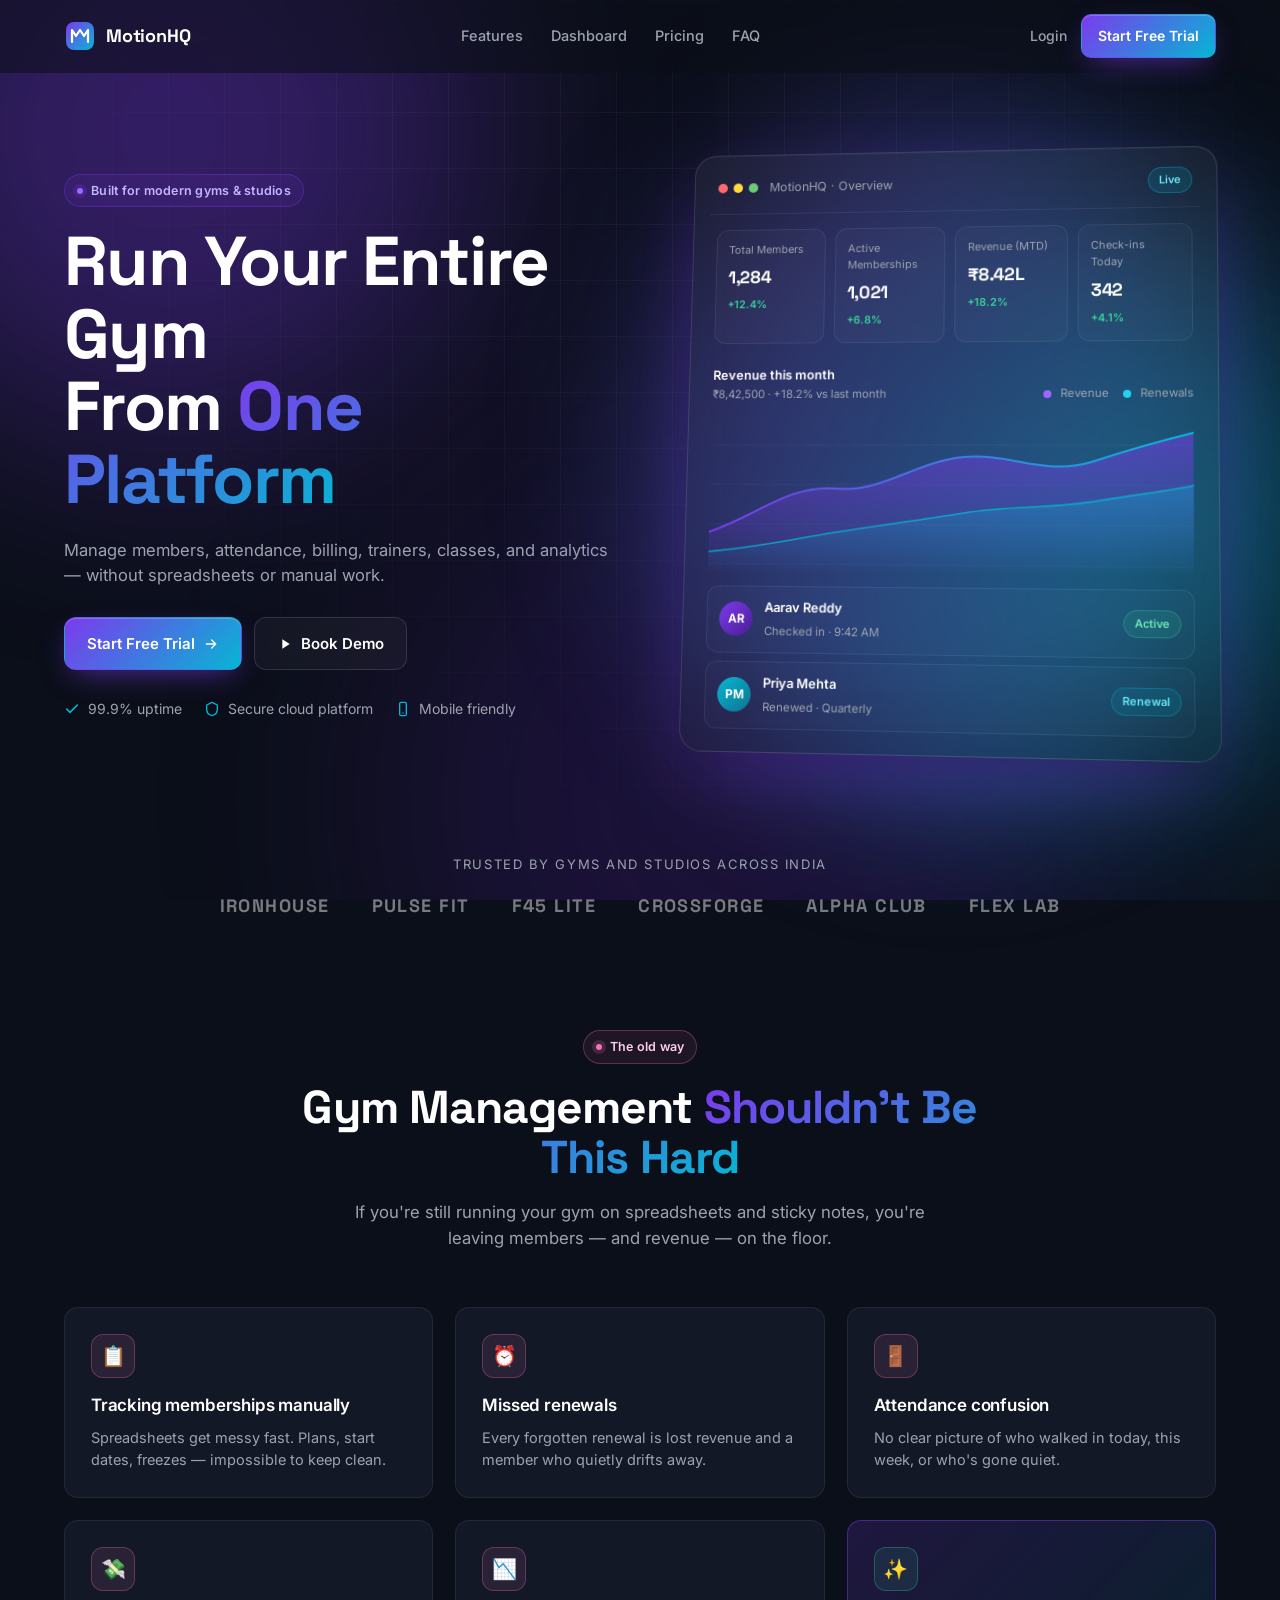
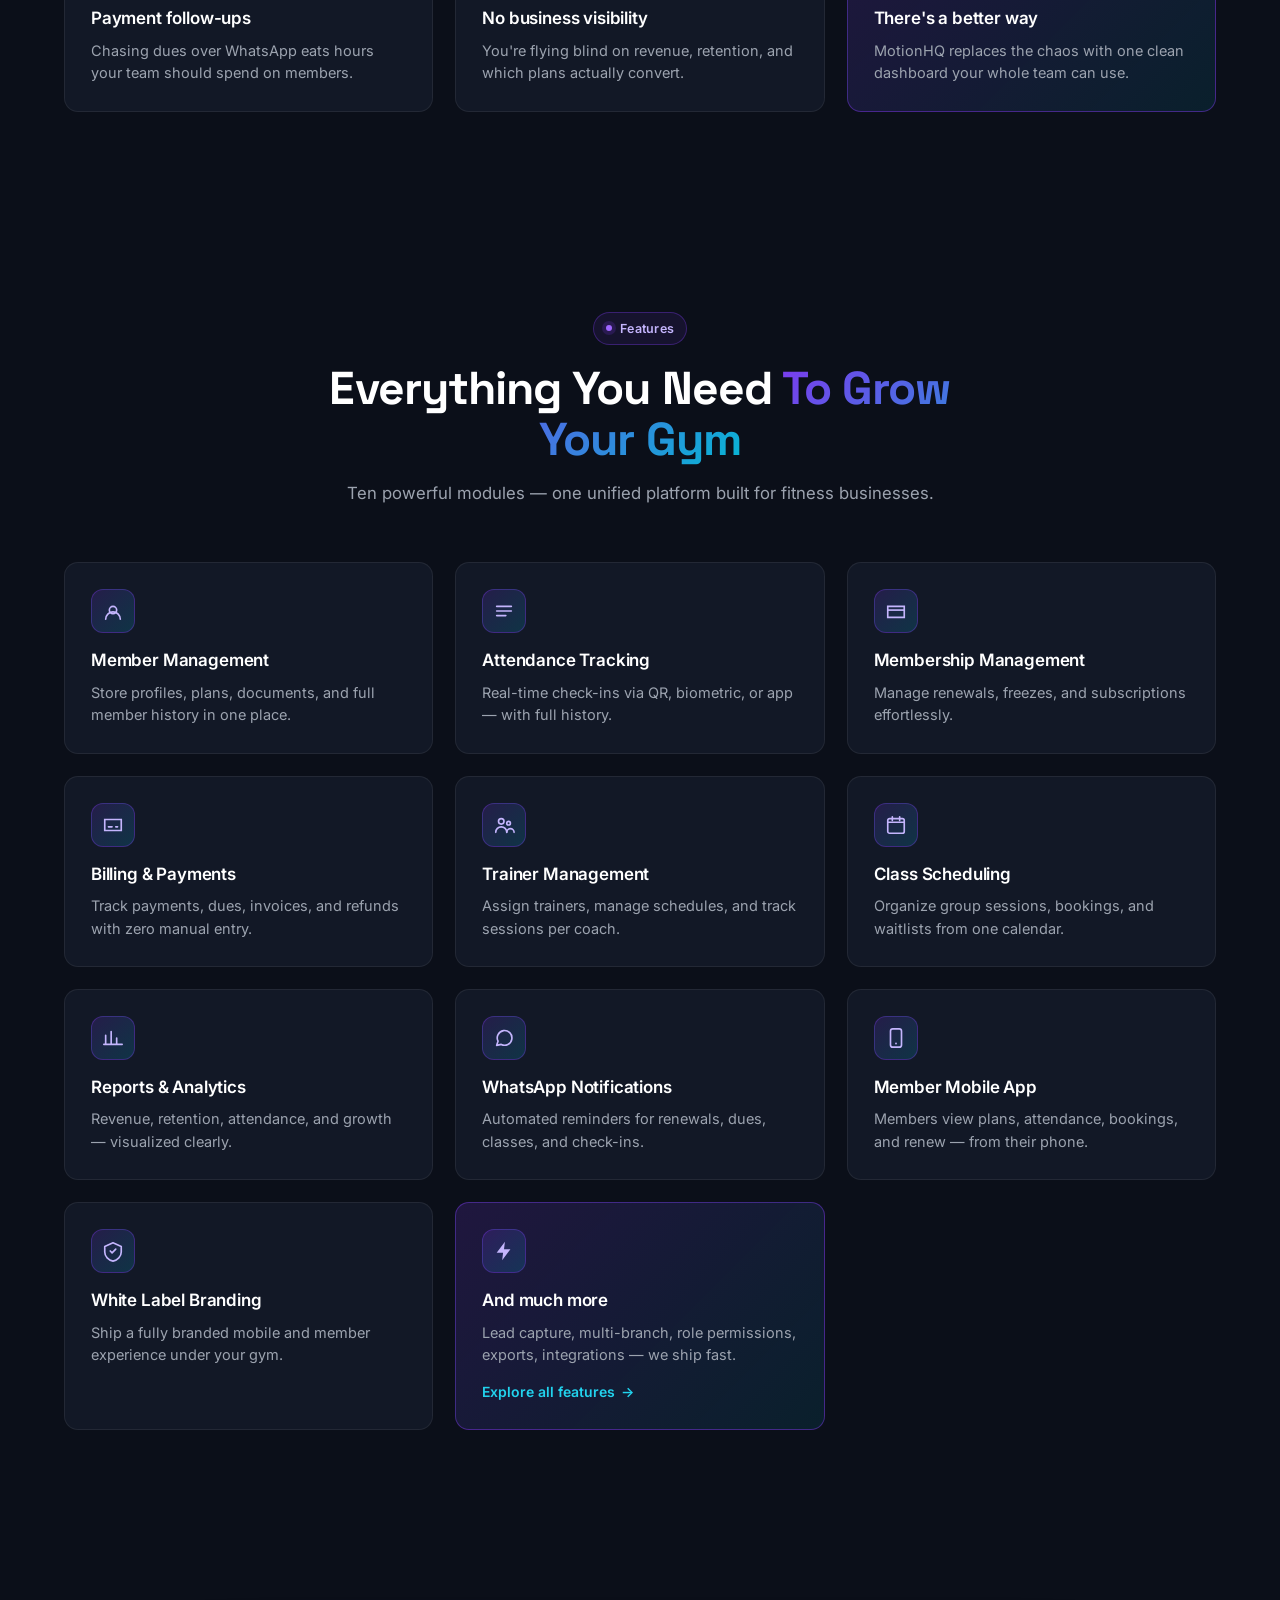
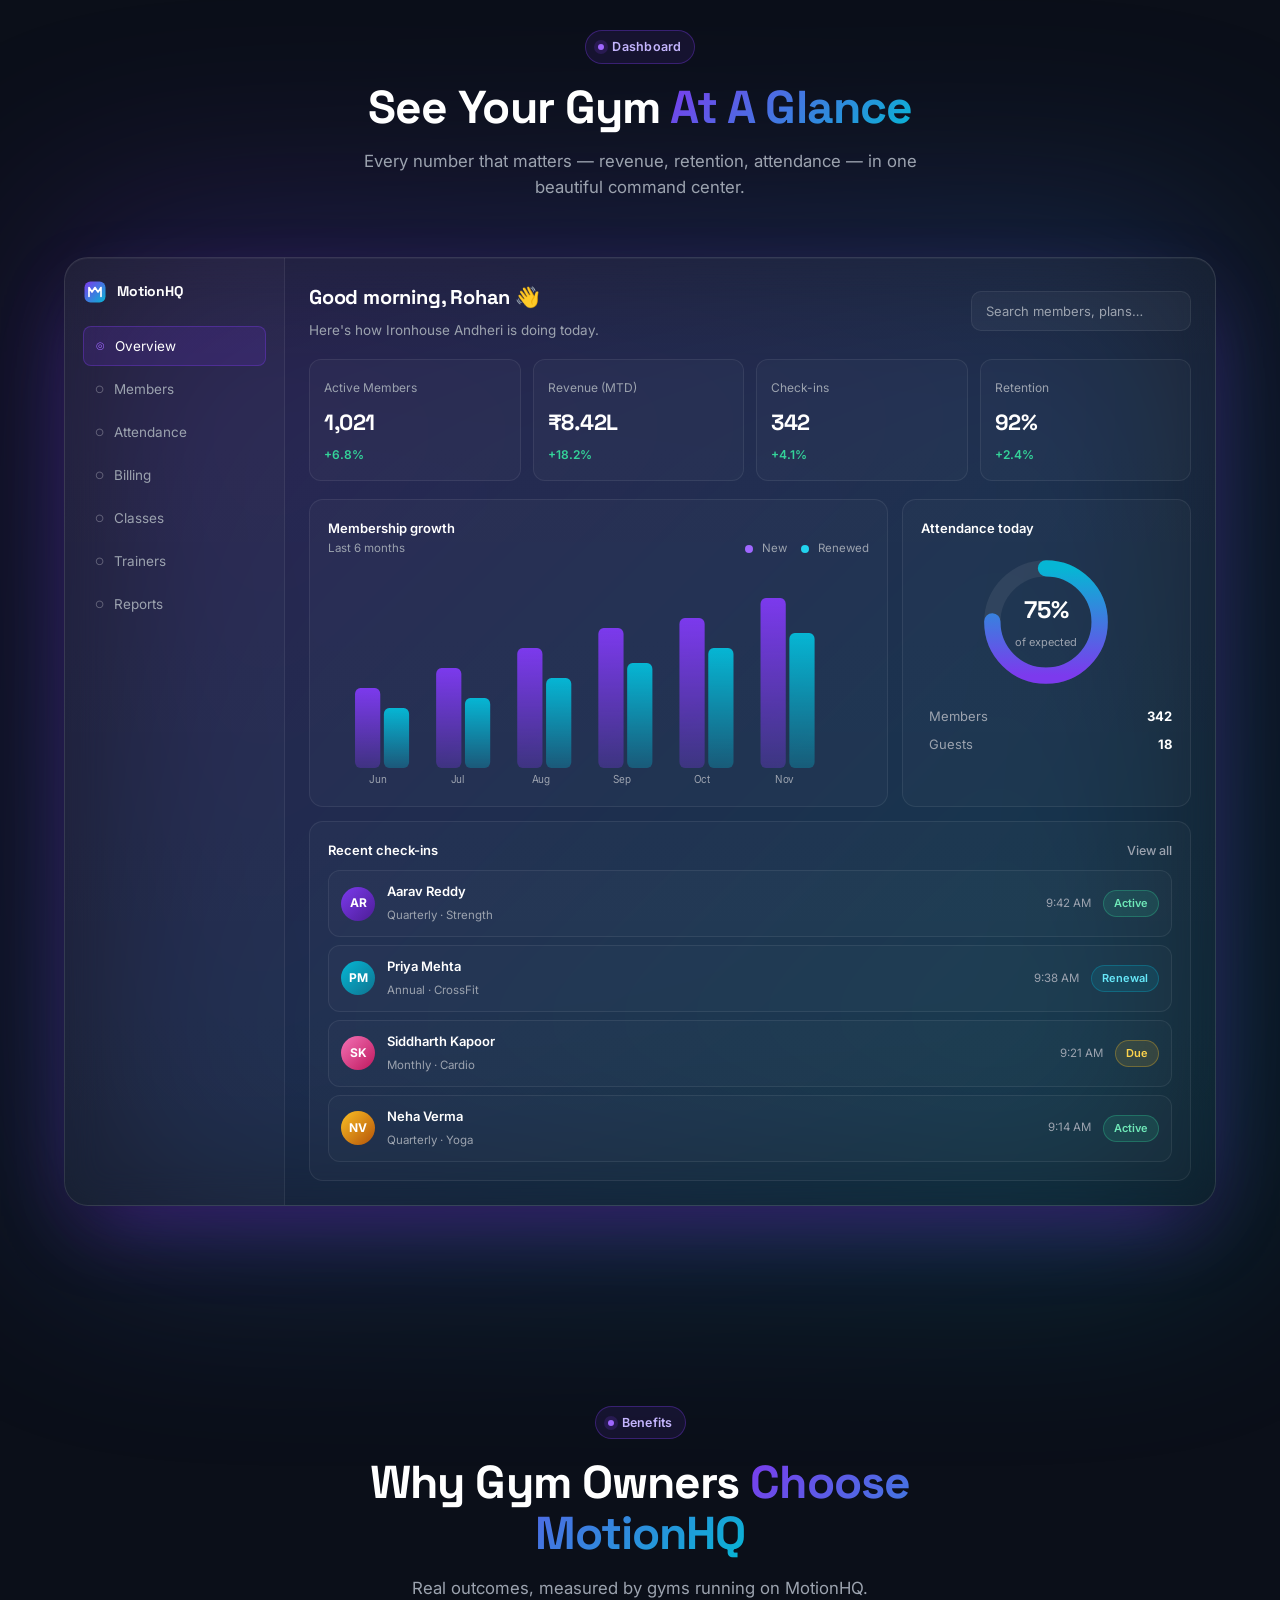
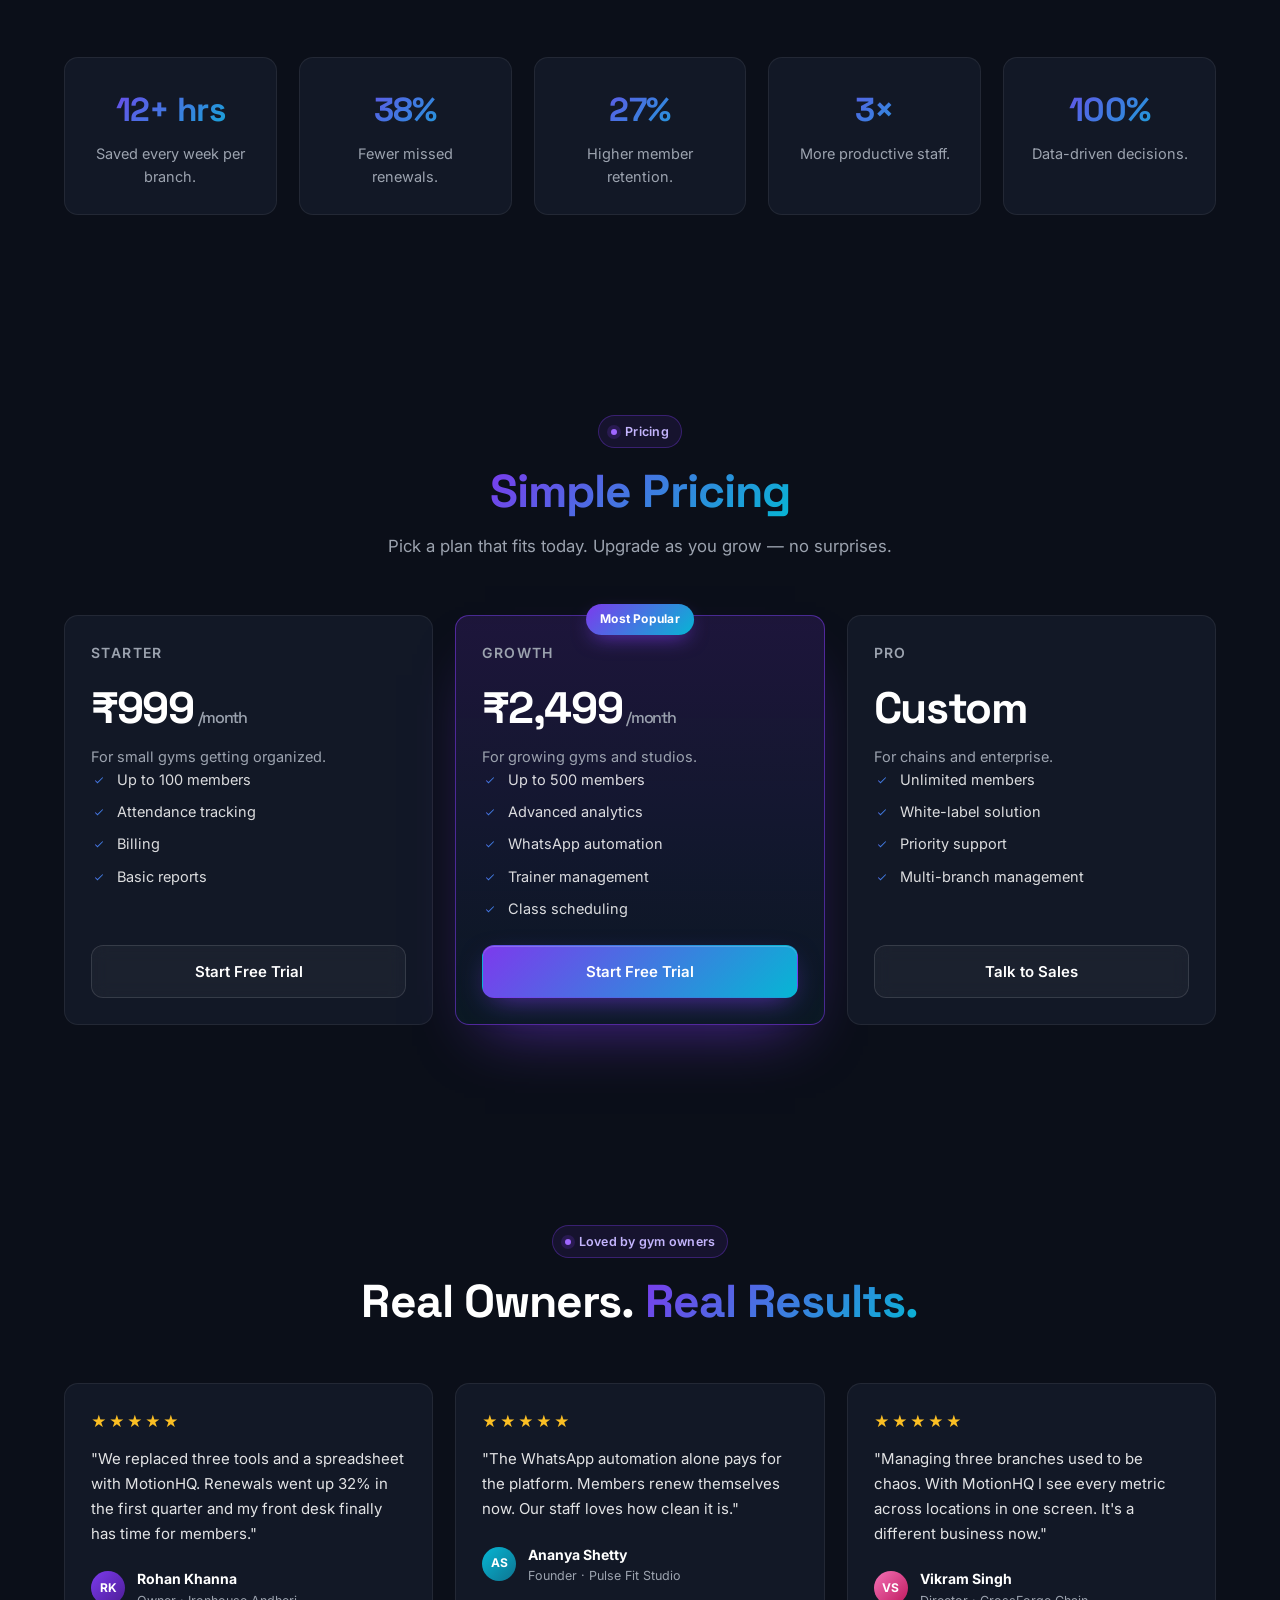
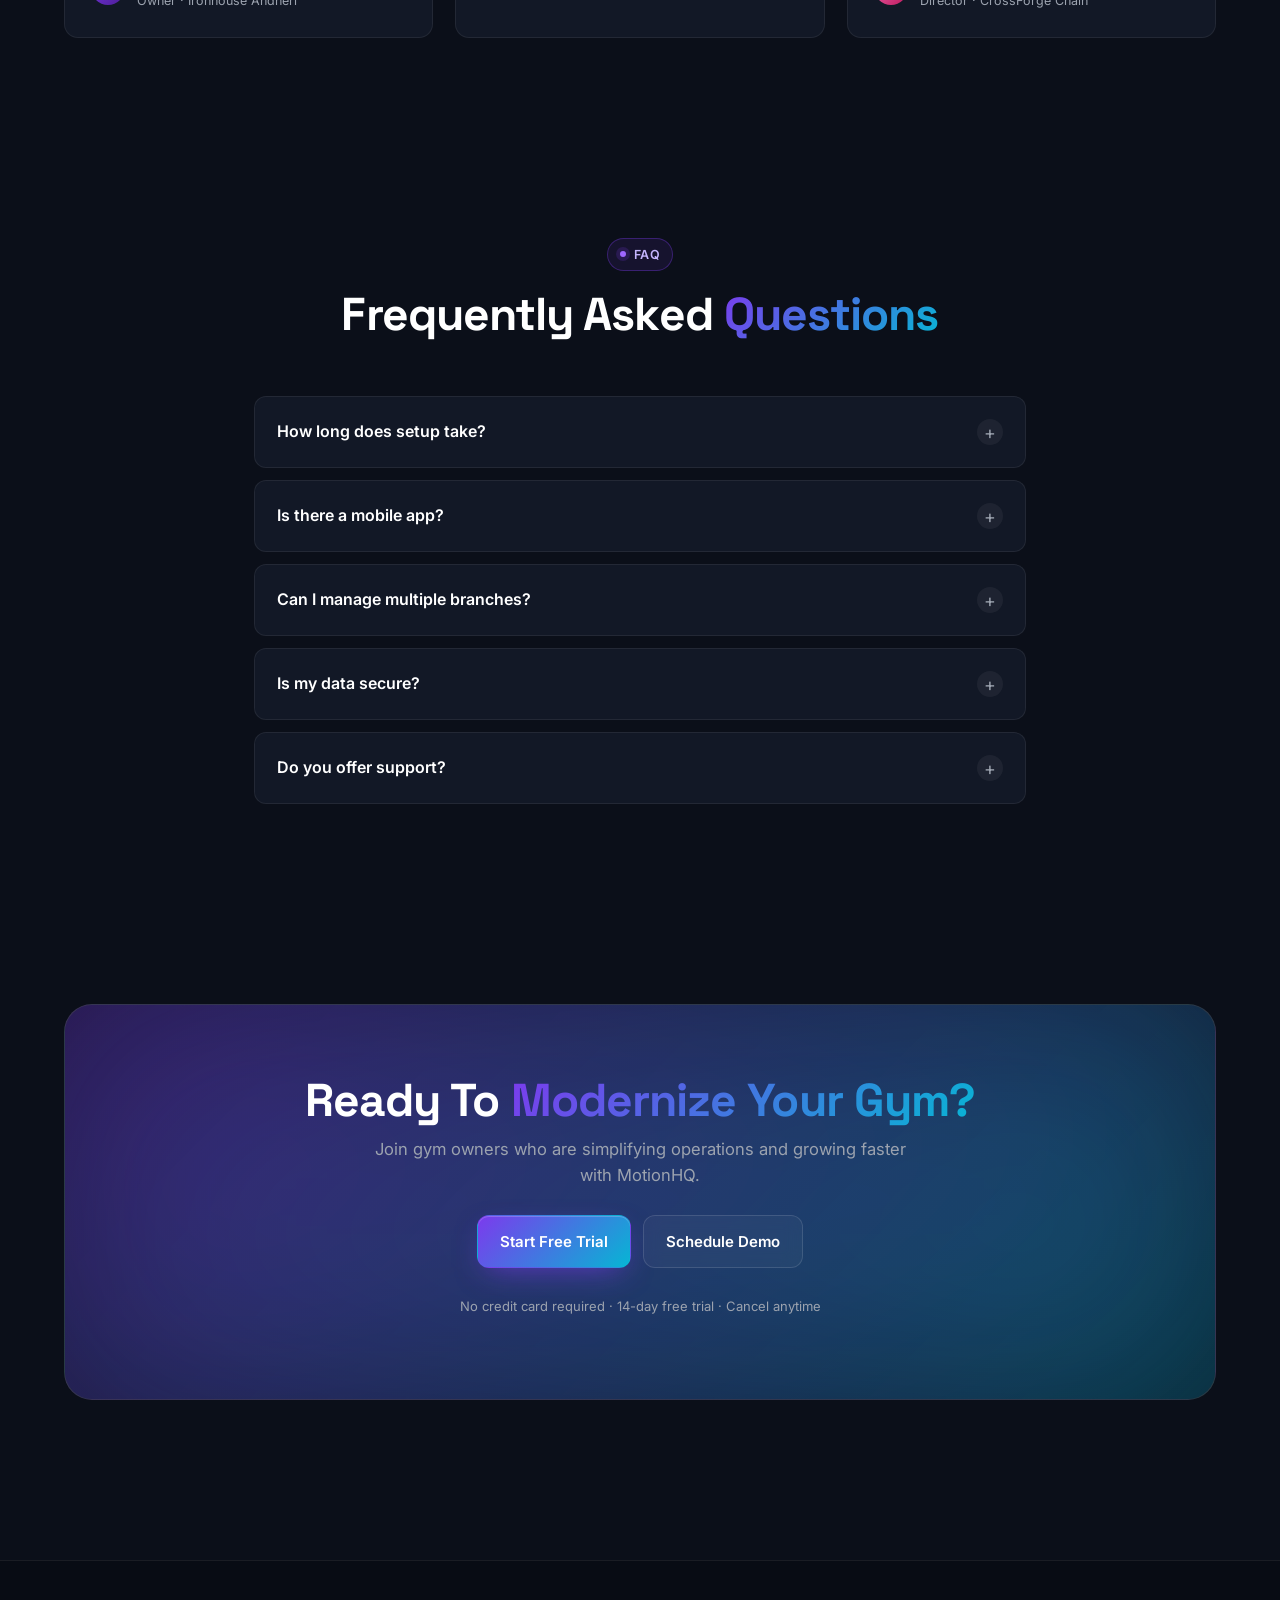
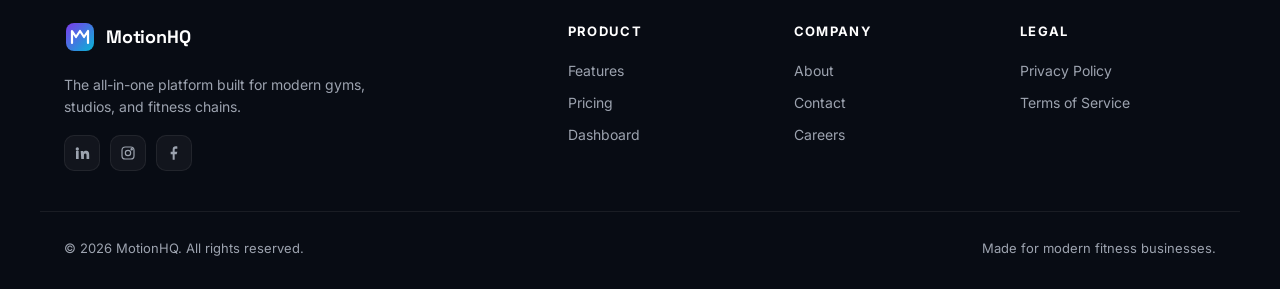
==== commit 527c25ce: "variable changes" ====
--- a/index.html
+++ b/index.html
@@ -55,8 +55,8 @@
         <a href="#faq">FAQ</a>
       </nav>
       <div class="nav-cta">
-        <a href="#" class="link-muted">Login</a>
-        <a href="#cta" class="btn btn-primary btn-sm">Start Free Trial</a>
+        <a href="#" class="link-muted" onclick="redirectToLogin()">Login</a>
+        <a href="#cta" class="btn btn-primary btn-sm" onclick="redirectToSignup()">Start Free Trial</a>
       </div>
       <button class="nav-toggle" id="navToggle" aria-label="Toggle menu" aria-expanded="false">
         <span></span><span></span><span></span>
@@ -67,8 +67,8 @@
       <a href="#dashboard">Dashboard</a>
       <a href="#pricing">Pricing</a>
       <a href="#faq">FAQ</a>
-      <a href="#" class="link-muted">Login</a>
-      <a href="#cta" class="btn btn-primary">Start Free Trial</a>
+      <a href="#" class="link-muted" onclick="redirectToLogin()">Login</a>
+      <a href="#cta" class="btn btn-primary" onclick="redirectToSignup()">Start Free Trial</a>
     </div>
   </header>
 
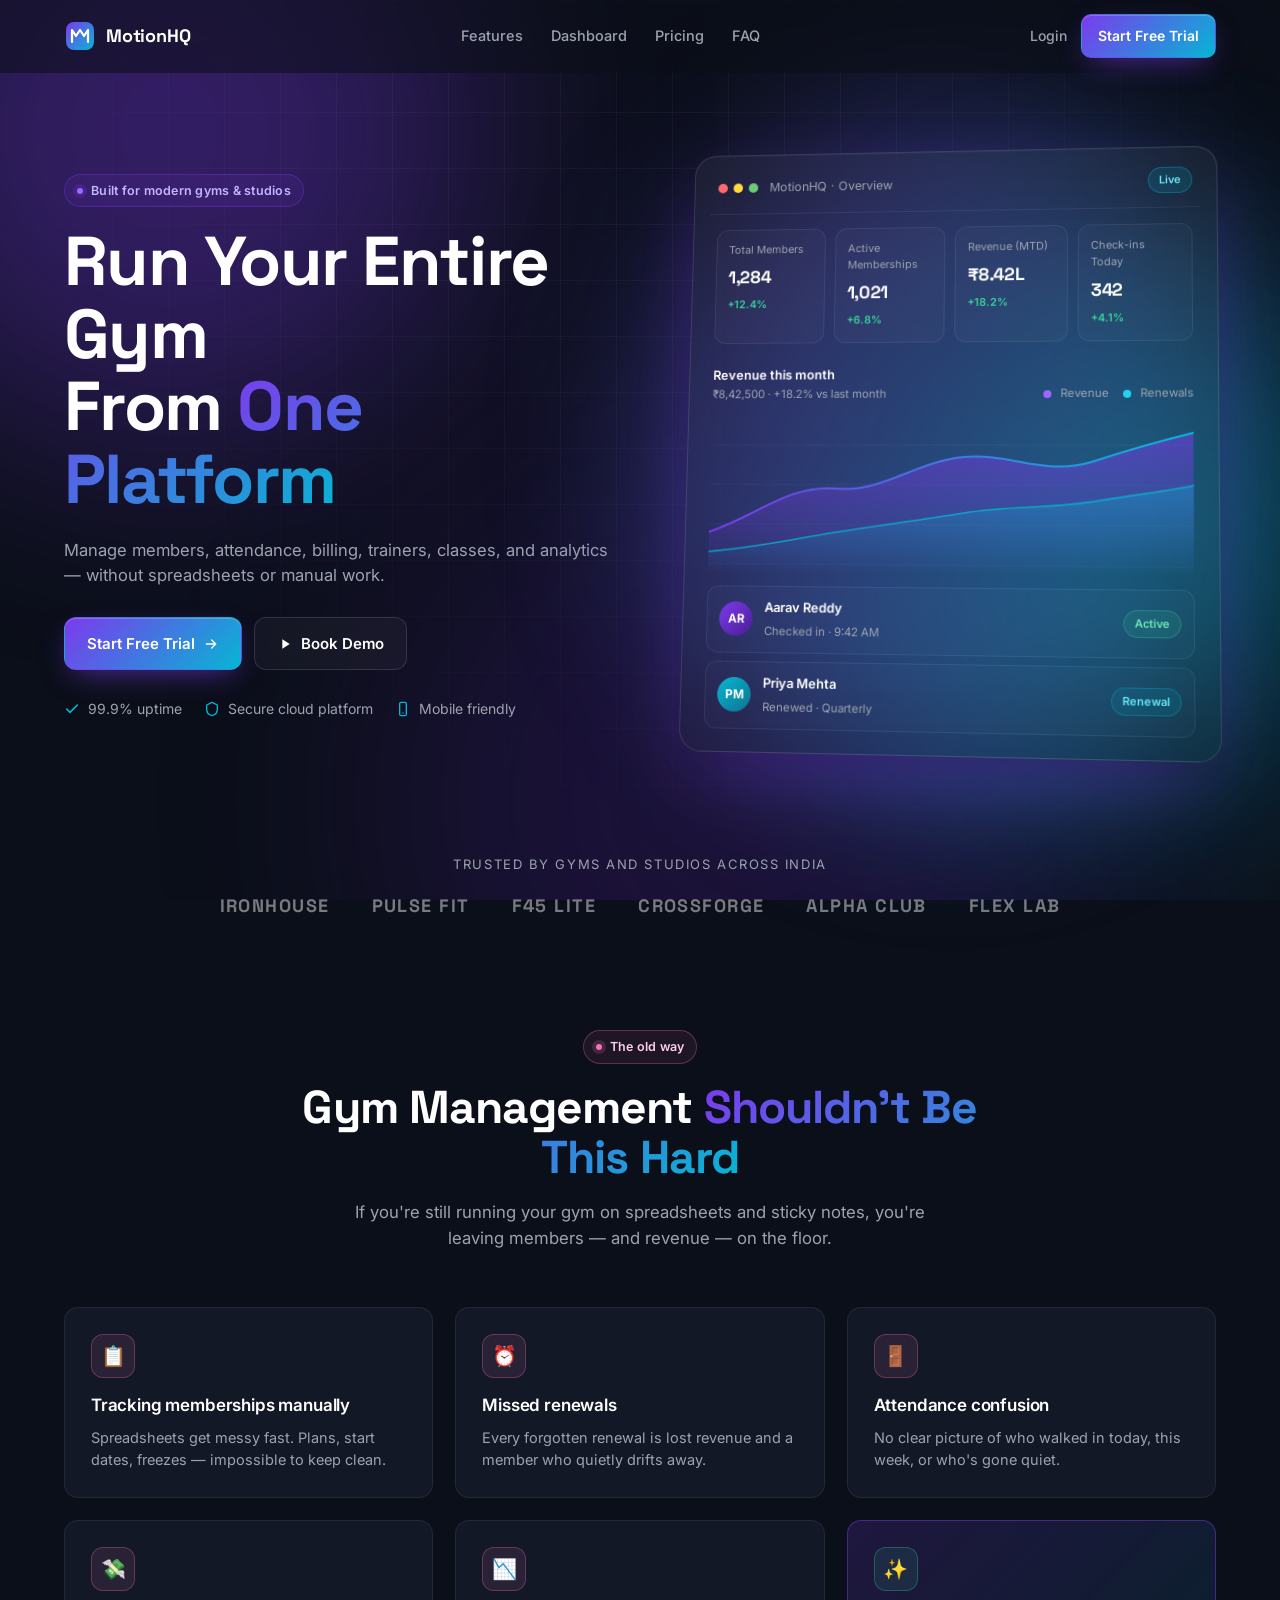
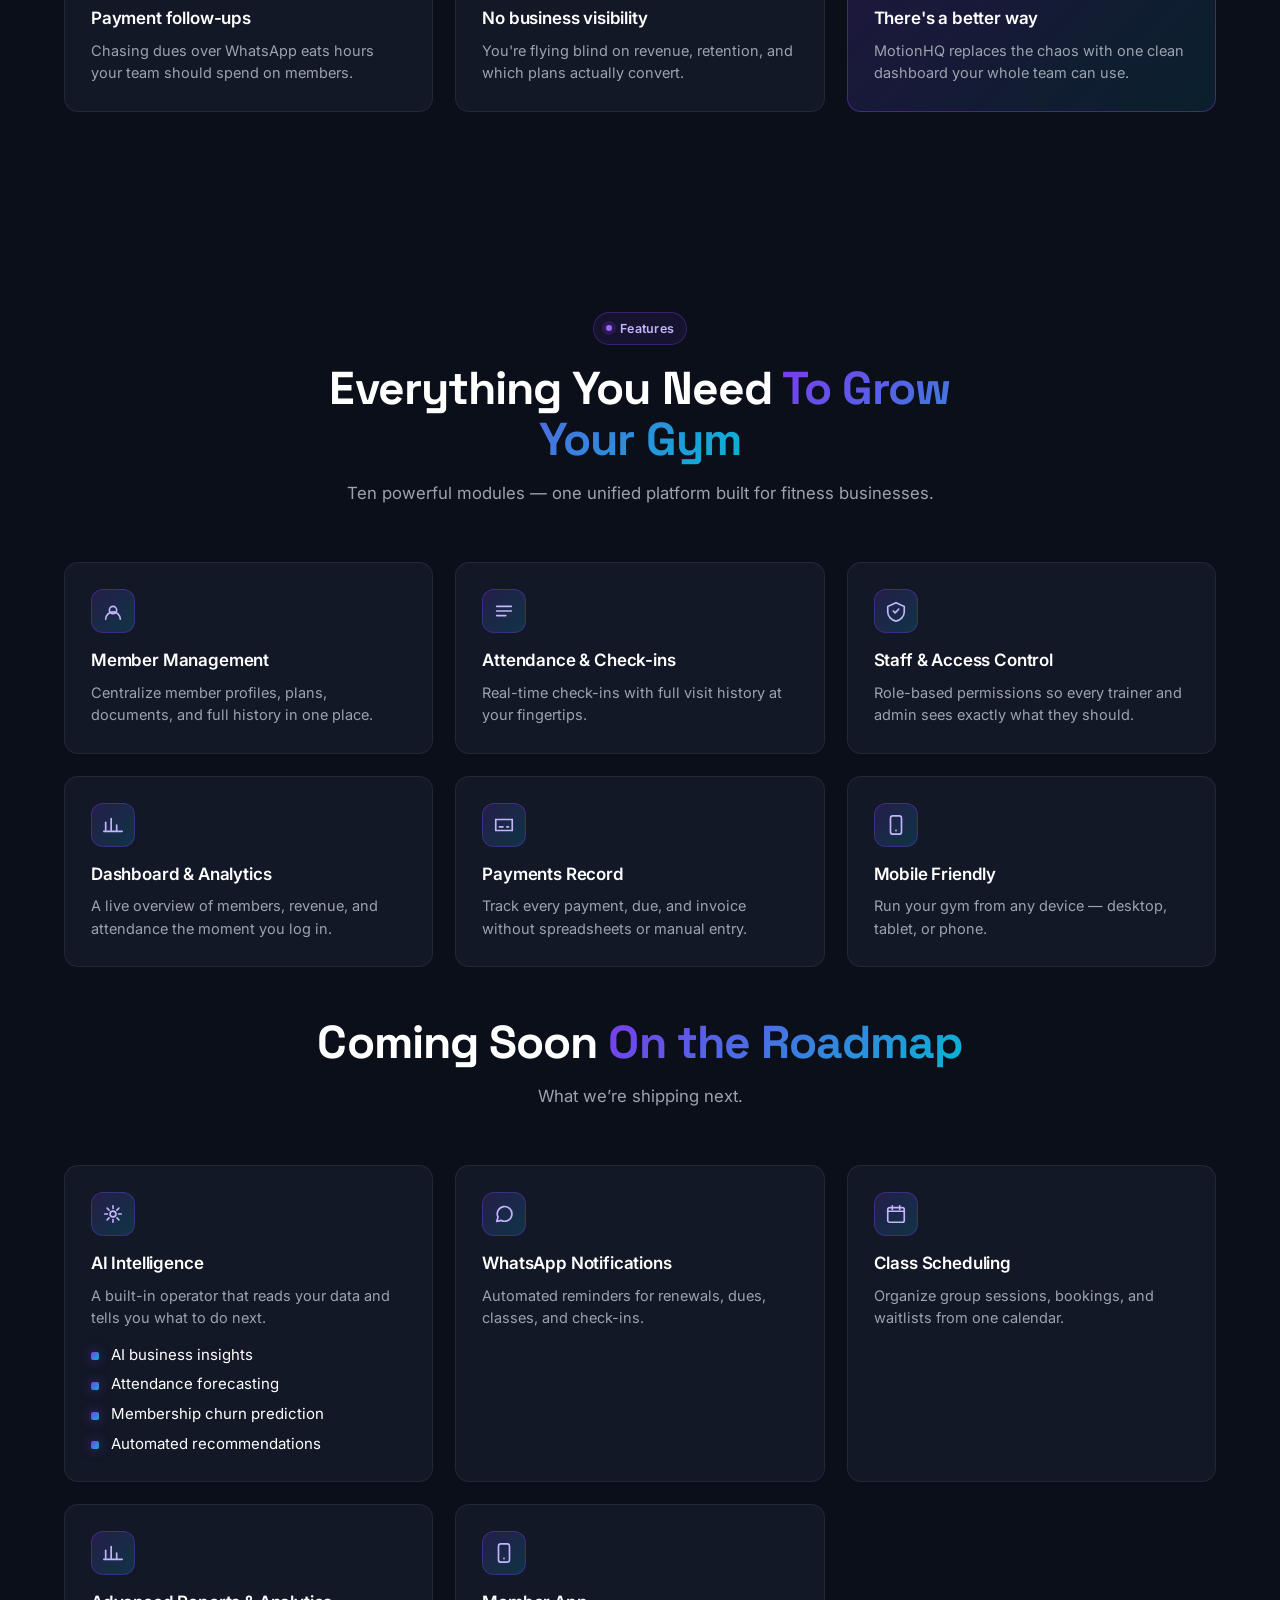
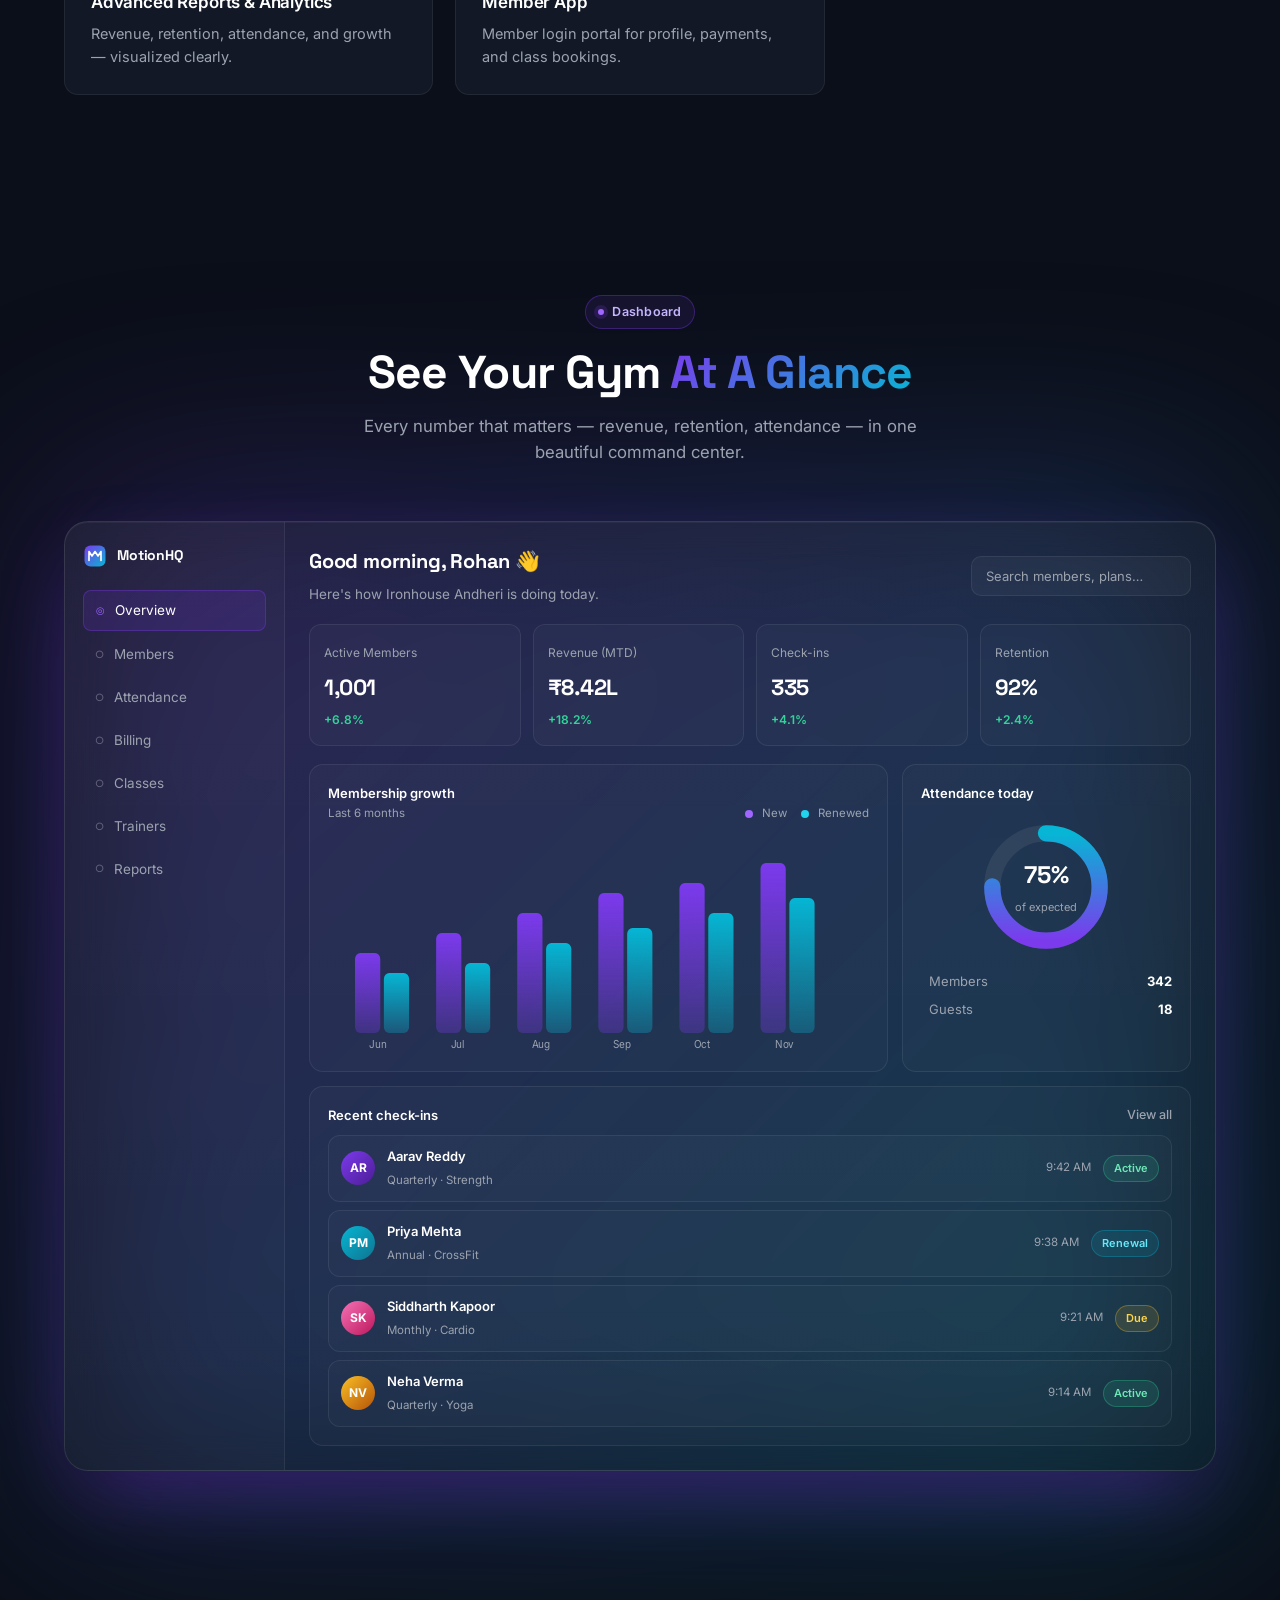
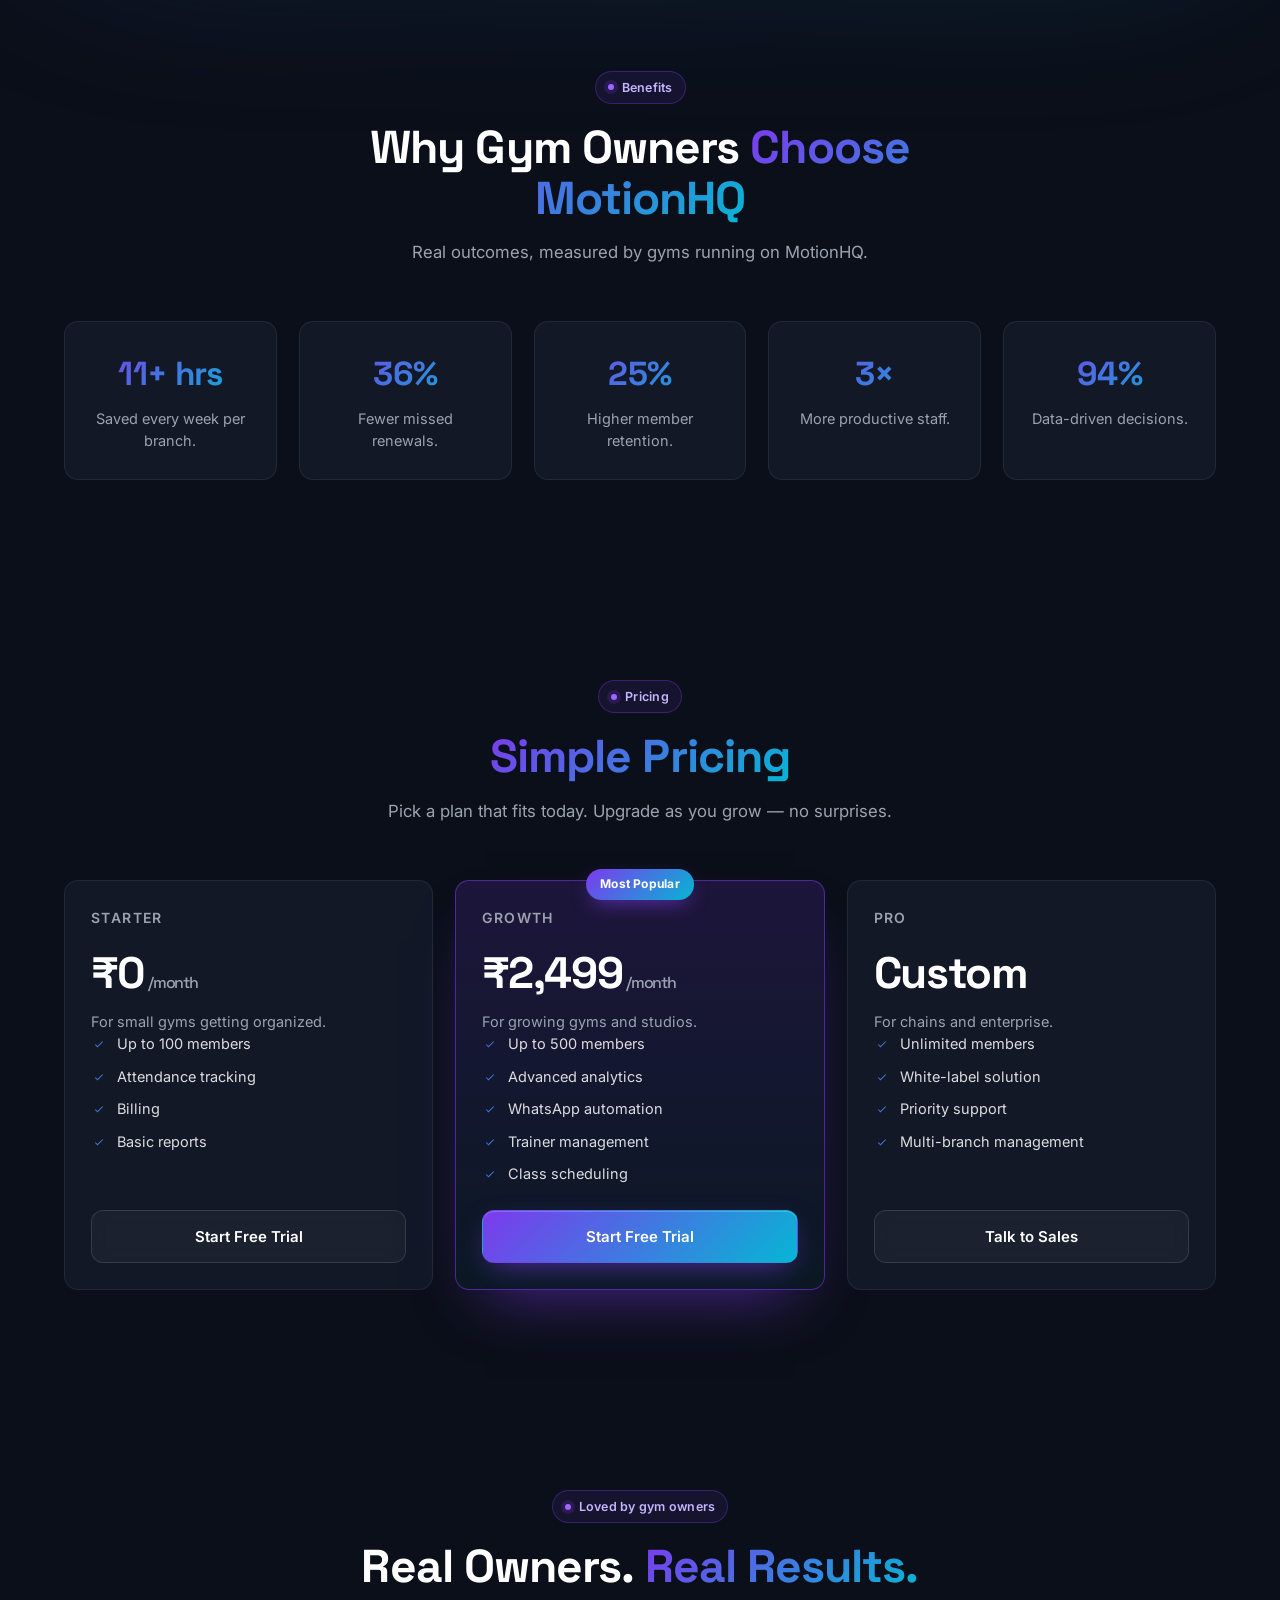
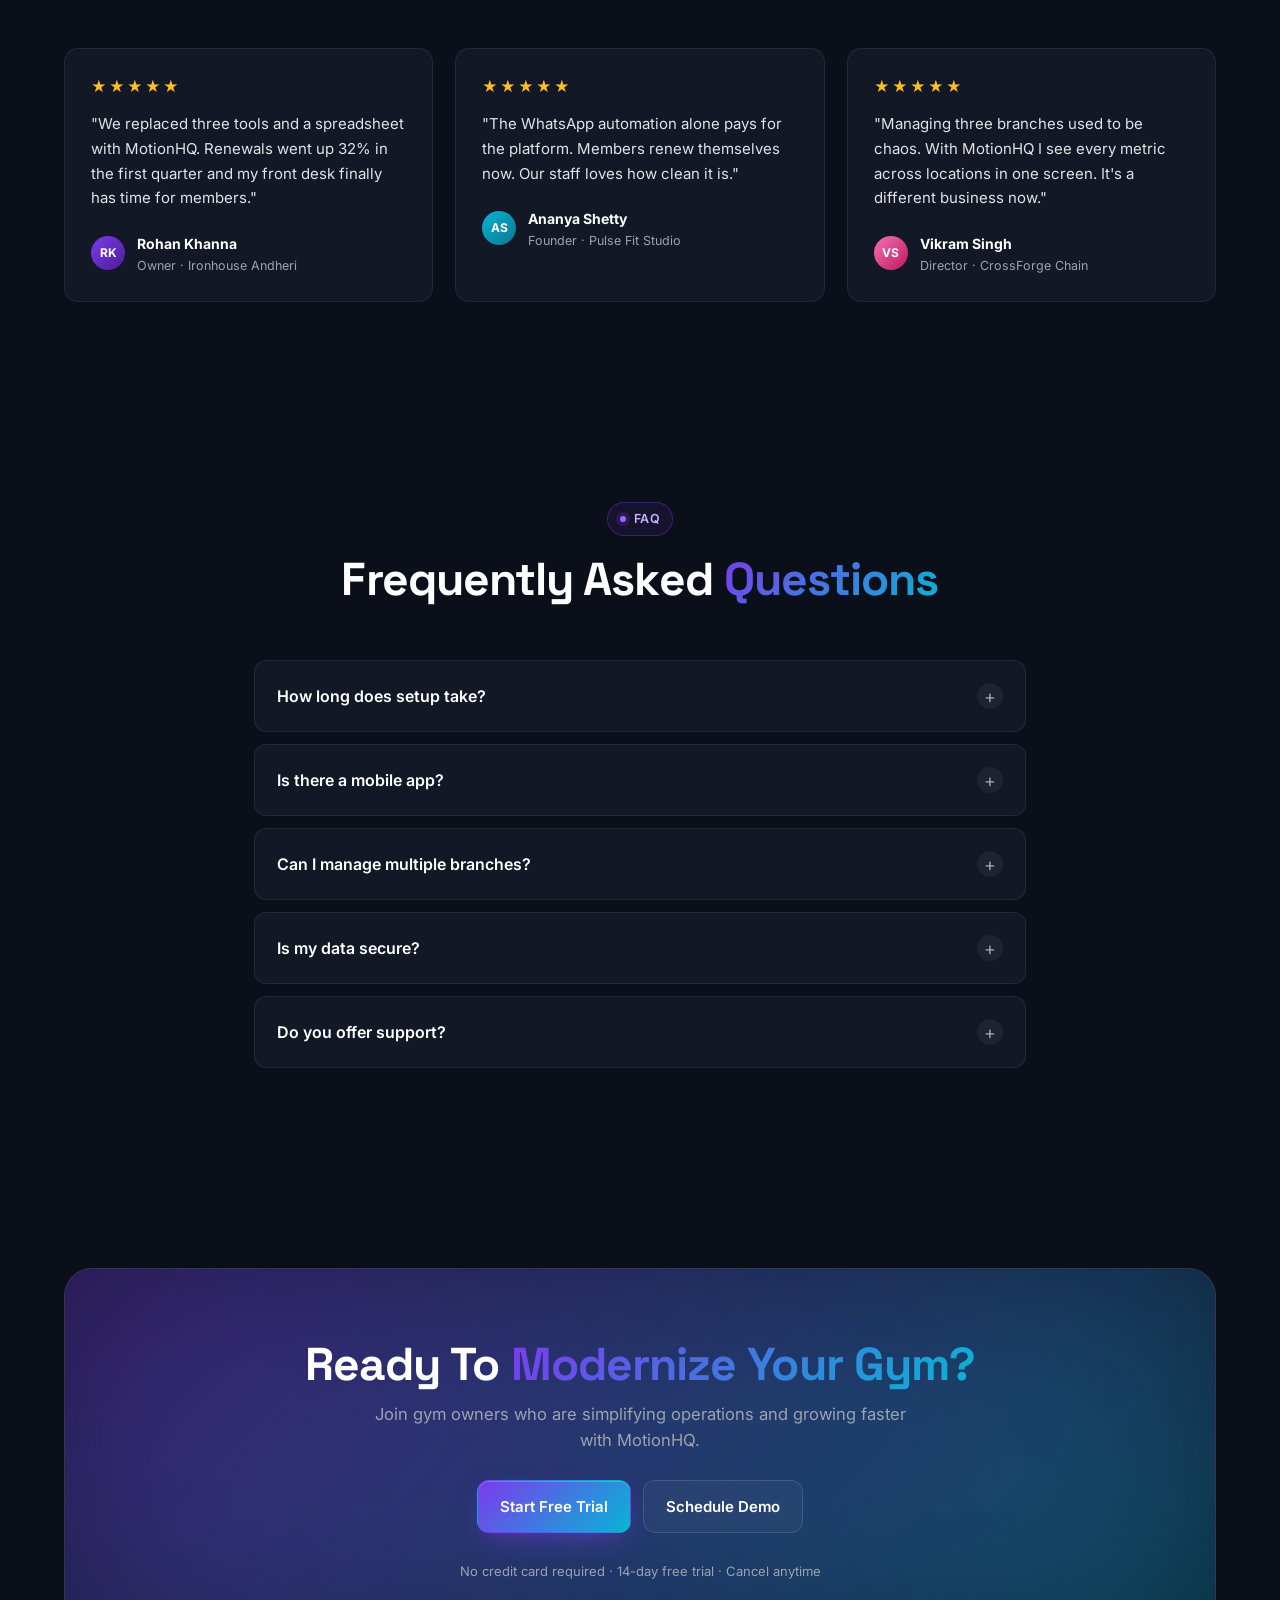
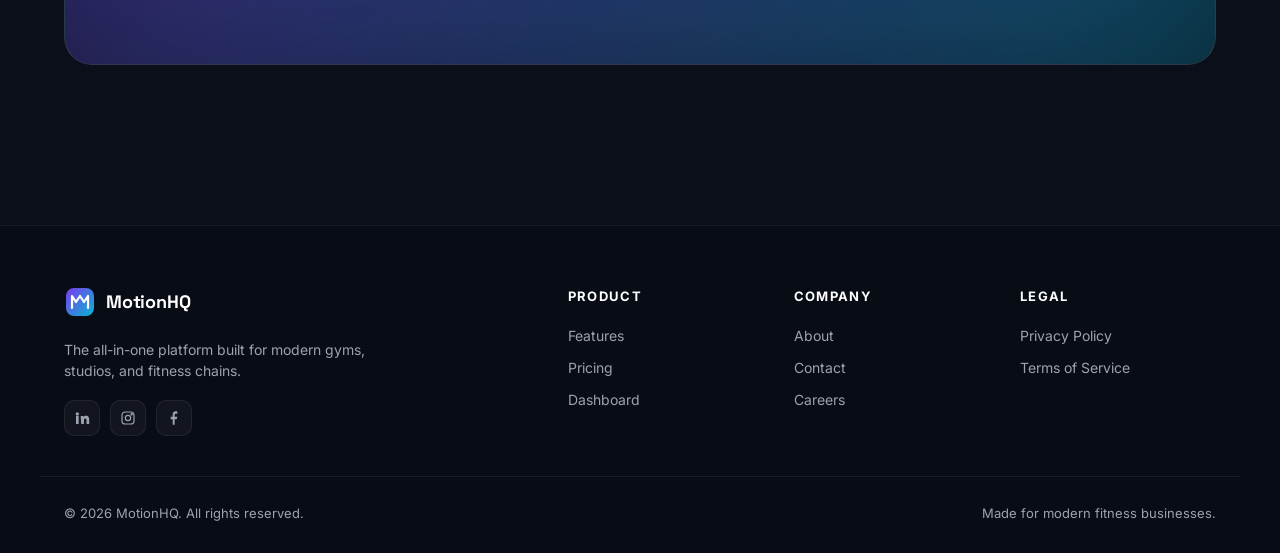
==== commit 82232085: "features update" ====
--- a/index.html
+++ b/index.html
@@ -280,6 +280,7 @@
           <h2 class="h2">Everything You Need <span class="gradient-text">To Grow Your Gym</span></h2>
           <p class="section-sub">Ten powerful modules &mdash; one unified platform built for fitness businesses.</p>
         </div>
+
         <div class="grid grid-3 features">
           <div class="card feature reveal">
             <div class="f-ico"><svg viewBox="0 0 24 24" fill="none">
@@ -287,72 +288,14 @@
                 <path d="M4 21a8 8 0 0 1 16 0" stroke="currentColor" stroke-width="1.8" stroke-linecap="round" />
               </svg></div>
             <h3>Member Management</h3>
-            <p>Store profiles, plans, documents, and full member history in one place.</p>
+            <p>Centralize member profiles, plans, documents, and full history in one place.</p>
           </div>
           <div class="card feature reveal">
             <div class="f-ico"><svg viewBox="0 0 24 24" fill="none">
                 <path d="M4 7h16M4 12h16M4 17h10" stroke="currentColor" stroke-width="1.8" stroke-linecap="round" />
               </svg></div>
-            <h3>Attendance Tracking</h3>
-            <p>Real-time check-ins via QR, biometric, or app &mdash; with full history.</p>
-          </div>
-          <div class="card feature reveal">
-            <div class="f-ico"><svg viewBox="0 0 24 24" fill="none">
-                <path d="M3 7h18v12H3z" stroke="currentColor" stroke-width="1.8" />
-                <path d="M3 11h18" stroke="currentColor" stroke-width="1.8" />
-              </svg></div>
-            <h3>Membership Management</h3>
-            <p>Manage renewals, freezes, and subscriptions effortlessly.</p>
-          </div>
-          <div class="card feature reveal">
-            <div class="f-ico"><svg viewBox="0 0 24 24" fill="none">
-                <path d="M3 6h18v12H3z" stroke="currentColor" stroke-width="1.8" />
-                <path d="M7 14h4M15 14h2" stroke="currentColor" stroke-width="1.8" stroke-linecap="round" />
-              </svg></div>
-            <h3>Billing &amp; Payments</h3>
-            <p>Track payments, dues, invoices, and refunds with zero manual entry.</p>
-          </div>
-          <div class="card feature reveal">
-            <div class="f-ico"><svg viewBox="0 0 24 24" fill="none">
-                <circle cx="9" cy="8" r="3" stroke="currentColor" stroke-width="1.8" />
-                <path d="M3 20a6 6 0 0 1 12 0" stroke="currentColor" stroke-width="1.8" stroke-linecap="round" />
-                <circle cx="17" cy="10" r="2" stroke="currentColor" stroke-width="1.8" />
-                <path d="M15 20a4 4 0 0 1 8 0" stroke="currentColor" stroke-width="1.8" stroke-linecap="round" />
-              </svg></div>
-            <h3>Trainer Management</h3>
-            <p>Assign trainers, manage schedules, and track sessions per coach.</p>
-          </div>
-          <div class="card feature reveal">
-            <div class="f-ico"><svg viewBox="0 0 24 24" fill="none">
-                <rect x="3" y="5" width="18" height="16" rx="2" stroke="currentColor" stroke-width="1.8" />
-                <path d="M3 9h18M8 3v4M16 3v4" stroke="currentColor" stroke-width="1.8" stroke-linecap="round" />
-              </svg></div>
-            <h3>Class Scheduling</h3>
-            <p>Organize group sessions, bookings, and waitlists from one calendar.</p>
-          </div>
-          <div class="card feature reveal">
-            <div class="f-ico"><svg viewBox="0 0 24 24" fill="none">
-                <path d="M4 19V9M10 19V5M16 19v-7M22 19H2" stroke="currentColor" stroke-width="1.8"
-                  stroke-linecap="round" />
-              </svg></div>
-            <h3>Reports &amp; Analytics</h3>
-            <p>Revenue, retention, attendance, and growth &mdash; visualized clearly.</p>
-          </div>
-          <div class="card feature reveal">
-            <div class="f-ico"><svg viewBox="0 0 24 24" fill="none">
-                <path d="M4 20l1.5-4.5A8 8 0 1 1 9 19l-5 1z" stroke="currentColor" stroke-width="1.8"
-                  stroke-linejoin="round" />
-              </svg></div>
-            <h3>WhatsApp Notifications</h3>
-            <p>Automated reminders for renewals, dues, classes, and check-ins.</p>
-          </div>
-          <div class="card feature reveal">
-            <div class="f-ico"><svg viewBox="0 0 24 24" fill="none">
-                <rect x="6" y="2" width="12" height="20" rx="2.5" stroke="currentColor" stroke-width="1.8" />
-                <circle cx="12" cy="18" r="1" fill="currentColor" />
-              </svg></div>
-            <h3>Member Mobile App</h3>
-            <p>Members view plans, attendance, bookings, and renew &mdash; from their phone.</p>
+            <h3>Attendance &amp; Check-ins</h3>
+            <p>Real-time check-ins with full visit history at your fingertips.</p>
           </div>
           <div class="card feature reveal">
             <div class="f-ico"><svg viewBox="0 0 24 24" fill="none">
@@ -361,16 +304,95 @@
                 <path d="M9 12l2 2 4-4" stroke="currentColor" stroke-width="1.8" stroke-linecap="round"
                   stroke-linejoin="round" />
               </svg></div>
-            <h3>White Label Branding</h3>
-            <p>Ship a fully branded mobile and member experience under your gym.</p>
-          </div>
-          <div class="card feature reveal feature-cta">
-            <div class="f-ico"><svg viewBox="0 0 24 24" fill="none">
-                <path d="M13 2L4 14h7l-1 8 9-12h-7l1-8z" fill="currentColor" />
-              </svg></div>
-            <h3>And much more</h3>
-            <p>Lead capture, multi-branch, role permissions, exports, integrations &mdash; we ship fast.</p>
-            <a href="#cta" class="link-arrow">Explore all features <span>→</span></a>
+            <h3>Staff &amp; Access Control</h3>
+            <p>Role-based permissions so every trainer and admin sees exactly what they should.</p>
+          </div>
+          <div class="card feature reveal">
+            <div class="f-ico"><svg viewBox="0 0 24 24" fill="none">
+                <path d="M4 19V9M10 19V5M16 19v-7M22 19H2" stroke="currentColor" stroke-width="1.8"
+                  stroke-linecap="round" />
+              </svg></div>
+            <h3>Dashboard &amp; Analytics</h3>
+            <p>A live overview of members, revenue, and attendance the moment you log in.</p>
+          </div>
+          <div class="card feature reveal">
+            <div class="f-ico"><svg viewBox="0 0 24 24" fill="none">
+                <path d="M3 6h18v12H3z" stroke="currentColor" stroke-width="1.8" />
+                <path d="M7 14h4M15 14h2" stroke="currentColor" stroke-width="1.8" stroke-linecap="round" />
+              </svg></div>
+            <h3>Payments Record</h3>
+            <p>Track every payment, due, and invoice without spreadsheets or manual entry.</p>
+          </div>
+          <div class="card feature reveal">
+            <div class="f-ico"><svg viewBox="0 0 24 24" fill="none">
+                <rect x="6" y="2" width="12" height="20" rx="2.5" stroke="currentColor" stroke-width="1.8" />
+                <circle cx="12" cy="18" r="1" fill="currentColor" />
+              </svg></div>
+            <h3>Mobile Friendly</h3>
+            <p>Run your gym from any device &mdash; desktop, tablet, or phone.</p>
+          </div>
+        </div>
+
+        <br><br>
+        <div class="section-head reveal">
+          <h2 class="h2">Coming Soon <span class="gradient-text">On the Roadmap</span></h2>
+          <p class="section-sub">What we&rsquo;re shipping next.</p>
+        </div>
+
+        <div class="grid grid-3 features">
+          <div class="card feature reveal">
+            <div class="f-ico">
+              <svg viewBox="0 0 24 24" fill="none">
+                <path
+                  d="M12 3v3M12 18v3M3 12h3M18 12h3M5.6 5.6l2.1 2.1M16.3 16.3l2.1 2.1M5.6 18.4l2.1-2.1M16.3 7.7l2.1-2.1"
+                  stroke="currentColor" stroke-width="1.8" stroke-linecap="round" />
+                <circle cx="12" cy="12" r="3.2" stroke="currentColor" stroke-width="1.8" />
+              </svg>
+            </div>
+            <h3>AI Intelligence</h3>
+            <p>A built-in operator that reads your data and tells you what to do next.</p>
+            <ul class="feat-list">
+              <li>AI business insights</li>
+              <li>Attendance forecasting</li>
+              <li>Membership churn prediction</li>
+              <li>Automated recommendations</li>
+            </ul>
+          </div>
+
+          <div class="card feature reveal">
+            <div class="f-ico"><svg viewBox="0 0 24 24" fill="none">
+                <path d="M4 20l1.5-4.5A8 8 0 1 1 9 19l-5 1z" stroke="currentColor" stroke-width="1.8"
+                  stroke-linejoin="round" />
+              </svg></div>
+            <h3>WhatsApp Notifications</h3>
+            <p>Automated reminders for renewals, dues, classes, and check-ins.</p>
+          </div>
+
+          <div class="card feature reveal">
+            <div class="f-ico"><svg viewBox="0 0 24 24" fill="none">
+                <rect x="3" y="5" width="18" height="16" rx="2" stroke="currentColor" stroke-width="1.8" />
+                <path d="M3 9h18M8 3v4M16 3v4" stroke="currentColor" stroke-width="1.8" stroke-linecap="round" />
+              </svg></div>
+            <h3>Class Scheduling</h3>
+            <p>Organize group sessions, bookings, and waitlists from one calendar.</p>
+          </div>
+
+          <div class="card feature reveal">
+            <div class="f-ico"><svg viewBox="0 0 24 24" fill="none">
+                <path d="M4 19V9M10 19V5M16 19v-7M22 19H2" stroke="currentColor" stroke-width="1.8"
+                  stroke-linecap="round" />
+              </svg></div>
+            <h3>Advanced Reports &amp; Analytics</h3>
+            <p>Revenue, retention, attendance, and growth &mdash; visualized clearly.</p>
+          </div>
+
+          <div class="card feature reveal">
+            <div class="f-ico"><svg viewBox="0 0 24 24" fill="none">
+                <rect x="6" y="2" width="12" height="20" rx="2.5" stroke="currentColor" stroke-width="1.8" />
+                <circle cx="12" cy="18" r="1" fill="currentColor" />
+              </svg></div>
+            <h3>Member App</h3>
+            <p>Member login portal for profile, payments, and class bookings.</p>
           </div>
         </div>
       </div>
@@ -574,7 +596,7 @@
         <div class="grid grid-3 pricing">
           <div class="card price reveal">
             <div class="price-name">Starter</div>
-            <div class="price-amt">₹999<span>/month</span></div>
+            <div class="price-amt">₹0<span>/month</span></div>
             <p class="price-desc">For small gyms getting organized.</p>
             <ul class="price-list">
               <li>Up to 100 members</li>
--- a/styles.css
+++ b/styles.css
@@ -14,20 +14,32 @@
   --secondary-2: #22D3EE;
   --text: #FFFFFF;
   --muted: #9CA3AF;
-  --border: rgba(255,255,255,0.07);
-  --border-strong: rgba(255,255,255,0.12);
+  --border: rgba(255, 255, 255, 0.07);
+  --border-strong: rgba(255, 255, 255, 0.12);
   --gradient-primary: linear-gradient(135deg, #7C3AED 0%, #06B6D4 100%);
-  --gradient-soft: linear-gradient(135deg, rgba(124,58,237,.18), rgba(6,182,212,.18));
+  --gradient-soft: linear-gradient(135deg, rgba(124, 58, 237, .18), rgba(6, 182, 212, .18));
   --shadow-glow: 0 30px 80px -20px rgba(124, 58, 237, .45);
-  --shadow-card: 0 1px 0 rgba(255,255,255,.04) inset, 0 20px 40px -20px rgba(0,0,0,.6);
+  --shadow-card: 0 1px 0 rgba(255, 255, 255, .04) inset, 0 20px 40px -20px rgba(0, 0, 0, .6);
   --radius: 14px;
   --radius-lg: 22px;
   --container: 1200px;
 }
 
-* { box-sizing: border-box; }
-html, body { margin: 0; padding: 0; }
-html { scroll-behavior: smooth; -webkit-text-size-adjust: 100%; }
+* {
+  box-sizing: border-box;
+}
+
+html,
+body {
+  margin: 0;
+  padding: 0;
+}
+
+html {
+  scroll-behavior: smooth;
+  -webkit-text-size-adjust: 100%;
+}
+
 body {
   font-family: 'Inter', system-ui, -apple-system, Segoe UI, Roboto, sans-serif;
   background: var(--bg);
@@ -38,31 +50,88 @@
   -webkit-font-smoothing: antialiased;
   -moz-osx-font-smoothing: grayscale;
 }
-img, svg { display: block; max-width: 100%; }
-a { color: inherit; text-decoration: none; }
-button { font: inherit; }
-
-::selection { background: rgba(124, 58, 237, .4); color: #fff; }
+
+img,
+svg {
+  display: block;
+  max-width: 100%;
+}
+
+a {
+  color: inherit;
+  text-decoration: none;
+}
+
+button {
+  font: inherit;
+}
+
+::selection {
+  background: rgba(124, 58, 237, .4);
+  color: #fff;
+}
 
 /* Container */
-.container { width: 100%; max-width: var(--container); margin: 0 auto; padding: 0 24px; }
-.container.narrow { max-width: 820px; }
+.container {
+  width: 100%;
+  max-width: var(--container);
+  margin: 0 auto;
+  padding: 0 24px;
+}
+
+.container.narrow {
+  max-width: 820px;
+}
 
 /* Ambient background */
 .bg-aurora {
-  position: fixed; inset: 0; z-index: -1; pointer-events: none; overflow: hidden;
-}
+  position: fixed;
+  inset: 0;
+  z-index: -1;
+  pointer-events: none;
+  overflow: hidden;
+}
+
 .aurora {
-  position: absolute; border-radius: 50%; filter: blur(120px); opacity: .55;
-}
-.aurora.a1 { width: 620px; height: 620px; background: #7C3AED; top: -180px; left: -140px; opacity: .35; }
-.aurora.a2 { width: 520px; height: 520px; background: #06B6D4; top: 280px; right: -120px; opacity: .28; }
-.aurora.a3 { width: 720px; height: 720px; background: #4C1D95; bottom: -260px; left: 30%; opacity: .25; }
+  position: absolute;
+  border-radius: 50%;
+  filter: blur(120px);
+  opacity: .55;
+}
+
+.aurora.a1 {
+  width: 620px;
+  height: 620px;
+  background: #7C3AED;
+  top: -180px;
+  left: -140px;
+  opacity: .35;
+}
+
+.aurora.a2 {
+  width: 520px;
+  height: 520px;
+  background: #06B6D4;
+  top: 280px;
+  right: -120px;
+  opacity: .28;
+}
+
+.aurora.a3 {
+  width: 720px;
+  height: 720px;
+  background: #4C1D95;
+  bottom: -260px;
+  left: 30%;
+  opacity: .25;
+}
+
 .grid-overlay {
-  position: absolute; inset: 0;
+  position: absolute;
+  inset: 0;
   background-image:
-    linear-gradient(rgba(255,255,255,.035) 1px, transparent 1px),
-    linear-gradient(90deg, rgba(255,255,255,.035) 1px, transparent 1px);
+    linear-gradient(rgba(255, 255, 255, .035) 1px, transparent 1px),
+    linear-gradient(90deg, rgba(255, 255, 255, .035) 1px, transparent 1px);
   background-size: 56px 56px;
   mask-image: radial-gradient(ellipse at 50% 0%, #000 30%, transparent 75%);
 }
@@ -76,6 +145,7 @@
   font-weight: 700;
   margin: 0 0 22px;
 }
+
 .h2 {
   font-family: 'Space Grotesk', 'Inter', sans-serif;
   font-size: clamp(1.9rem, 3.6vw, 3rem);
@@ -84,213 +154,620 @@
   font-weight: 700;
   margin: 0 0 16px;
 }
+
 .lead {
   font-size: clamp(1rem, 1.3vw, 1.15rem);
   color: var(--muted);
   max-width: 560px;
   margin: 0 0 28px;
 }
+
 .gradient-text {
   background: var(--gradient-primary);
-  -webkit-background-clip: text; background-clip: text;
+  -webkit-background-clip: text;
+  background-clip: text;
   -webkit-text-fill-color: transparent;
 }
+
 .eyebrow {
-  display: inline-flex; align-items: center; gap: 8px;
-  padding: 6px 12px; border-radius: 999px;
-  background: rgba(124,58,237,.10);
-  border: 1px solid rgba(124,58,237,.35);
+  display: inline-flex;
+  align-items: center;
+  gap: 8px;
+  padding: 6px 12px;
+  border-radius: 999px;
+  background: rgba(124, 58, 237, .10);
+  border: 1px solid rgba(124, 58, 237, .35);
   color: #C4B5FD;
-  font-size: 12.5px; font-weight: 600; letter-spacing: .02em;
+  font-size: 12.5px;
+  font-weight: 600;
+  letter-spacing: .02em;
   margin-bottom: 18px;
 }
+
 .eyebrow .dot {
-  width: 6px; height: 6px; border-radius: 50%;
+  width: 6px;
+  height: 6px;
+  border-radius: 50%;
   background: var(--primary-2);
-  box-shadow: 0 0 0 4px rgba(124,58,237,.18);
-}
-.eyebrow-warn { background: rgba(244,114,182,.08); border-color: rgba(244,114,182,.3); color: #FBCFE8; }
-.eyebrow-warn .dot { background: #F472B6; box-shadow: 0 0 0 4px rgba(244,114,182,.18); }
+  box-shadow: 0 0 0 4px rgba(124, 58, 237, .18);
+}
+
+.eyebrow-warn {
+  background: rgba(244, 114, 182, .08);
+  border-color: rgba(244, 114, 182, .3);
+  color: #FBCFE8;
+}
+
+.eyebrow-warn .dot {
+  background: #F472B6;
+  box-shadow: 0 0 0 4px rgba(244, 114, 182, .18);
+}
 
 /* Buttons */
 .btn {
-  display: inline-flex; align-items: center; justify-content: center; gap: 8px;
-  padding: 14px 22px; border-radius: 12px;
-  font-weight: 600; font-size: 15px; cursor: pointer;
+  display: inline-flex;
+  align-items: center;
+  justify-content: center;
+  gap: 8px;
+  padding: 14px 22px;
+  border-radius: 12px;
+  font-weight: 600;
+  font-size: 15px;
+  cursor: pointer;
   border: 1px solid transparent;
   transition: transform .2s ease, box-shadow .2s ease, background .2s ease, border-color .2s ease;
   white-space: nowrap;
 }
-.btn-sm { padding: 10px 16px; font-size: 14px; border-radius: 10px; }
-.btn-block { width: 100%; }
+
+.btn-sm {
+  padding: 10px 16px;
+  font-size: 14px;
+  border-radius: 10px;
+}
+
+.btn-block {
+  width: 100%;
+}
+
 .btn-primary {
   background: var(--gradient-primary);
   color: #fff;
-  box-shadow: 0 10px 30px -10px rgba(124,58,237,.7), inset 0 1px 0 rgba(255,255,255,.2);
-}
-.btn-primary:hover { transform: translateY(-1px); box-shadow: 0 16px 40px -10px rgba(124,58,237,.85), inset 0 1px 0 rgba(255,255,255,.25); }
+  box-shadow: 0 10px 30px -10px rgba(124, 58, 237, .7), inset 0 1px 0 rgba(255, 255, 255, .2);
+}
+
+.btn-primary:hover {
+  transform: translateY(-1px);
+  box-shadow: 0 16px 40px -10px rgba(124, 58, 237, .85), inset 0 1px 0 rgba(255, 255, 255, .25);
+}
+
 .btn-ghost {
-  background: rgba(255,255,255,.04);
+  background: rgba(255, 255, 255, .04);
   color: #fff;
   border-color: var(--border-strong);
   backdrop-filter: blur(8px);
 }
-.btn-ghost:hover { background: rgba(255,255,255,.08); border-color: rgba(255,255,255,.22); transform: translateY(-1px); }
-
-.link-muted { color: var(--muted); font-size: 14px; font-weight: 500; }
-.link-muted:hover { color: #fff; }
-.link-arrow { color: var(--secondary-2); font-weight: 600; font-size: 14px; display: inline-flex; gap: 6px; margin-top: 14px; }
-.link-arrow span { transition: transform .2s; }
-.link-arrow:hover span { transform: translateX(3px); }
+
+.btn-ghost:hover {
+  background: rgba(255, 255, 255, .08);
+  border-color: rgba(255, 255, 255, .22);
+  transform: translateY(-1px);
+}
+
+.link-muted {
+  color: var(--muted);
+  font-size: 14px;
+  font-weight: 500;
+}
+
+.link-muted:hover {
+  color: #fff;
+}
+
+.link-arrow {
+  color: var(--secondary-2);
+  font-weight: 600;
+  font-size: 14px;
+  display: inline-flex;
+  gap: 6px;
+  margin-top: 14px;
+}
+
+.link-arrow span {
+  transition: transform .2s;
+}
+
+.link-arrow:hover span {
+  transform: translateX(3px);
+}
 
 /* NAV */
 .nav {
-  position: sticky; top: 0; z-index: 50;
+  position: sticky;
+  top: 0;
+  z-index: 50;
   backdrop-filter: blur(14px);
   background: rgba(11, 15, 25, 0.55);
   border-bottom: 1px solid transparent;
   transition: background .3s, border-color .3s;
 }
-.nav.scrolled { background: rgba(11,15,25,.78); border-bottom-color: var(--border); }
+
+.nav.scrolled {
+  background: rgba(11, 15, 25, .78);
+  border-bottom-color: var(--border);
+}
+
 .nav-inner {
-  display: flex; align-items: center; justify-content: space-between;
-  padding: 14px 24px; gap: 24px;
-}
-.brand { display: inline-flex; align-items: center; gap: 10px; }
-.brand-mark { width: 32px; height: 32px; display: inline-block; }
-.brand-mark.sm { width: 24px; height: 24px; }
-.brand-name { font-family: 'Space Grotesk', sans-serif; font-weight: 700; font-size: 18px; letter-spacing: -0.01em; }
-.brand-name.sm { font-size: 14px; }
-.nav-links { display: flex; gap: 28px; }
-.nav-links a { color: var(--muted); font-size: 14.5px; font-weight: 500; transition: color .15s; }
-.nav-links a:hover { color: #fff; }
-.nav-cta { display: flex; align-items: center; gap: 14px; }
+  display: flex;
+  align-items: center;
+  justify-content: space-between;
+  padding: 14px 24px;
+  gap: 24px;
+}
+
+.brand {
+  display: inline-flex;
+  align-items: center;
+  gap: 10px;
+}
+
+.brand-mark {
+  width: 32px;
+  height: 32px;
+  display: inline-block;
+}
+
+.brand-mark.sm {
+  width: 24px;
+  height: 24px;
+}
+
+.brand-name {
+  font-family: 'Space Grotesk', sans-serif;
+  font-weight: 700;
+  font-size: 18px;
+  letter-spacing: -0.01em;
+}
+
+.brand-name.sm {
+  font-size: 14px;
+}
+
+.nav-links {
+  display: flex;
+  gap: 28px;
+}
+
+.nav-links a {
+  color: var(--muted);
+  font-size: 14.5px;
+  font-weight: 500;
+  transition: color .15s;
+}
+
+.nav-links a:hover {
+  color: #fff;
+}
+
+.nav-cta {
+  display: flex;
+  align-items: center;
+  gap: 14px;
+}
+
 .nav-toggle {
-  display: none; background: transparent; border: 0; padding: 8px; cursor: pointer;
-  flex-direction: column; gap: 4px;
-}
-.nav-toggle span { width: 22px; height: 2px; background: #fff; border-radius: 2px; transition: transform .2s, opacity .2s; }
-.nav-toggle[aria-expanded="true"] span:nth-child(1) { transform: translateY(6px) rotate(45deg); }
-.nav-toggle[aria-expanded="true"] span:nth-child(2) { opacity: 0; }
-.nav-toggle[aria-expanded="true"] span:nth-child(3) { transform: translateY(-6px) rotate(-45deg); }
+  display: none;
+  background: transparent;
+  border: 0;
+  padding: 8px;
+  cursor: pointer;
+  flex-direction: column;
+  gap: 4px;
+}
+
+.nav-toggle span {
+  width: 22px;
+  height: 2px;
+  background: #fff;
+  border-radius: 2px;
+  transition: transform .2s, opacity .2s;
+}
+
+.nav-toggle[aria-expanded="true"] span:nth-child(1) {
+  transform: translateY(6px) rotate(45deg);
+}
+
+.nav-toggle[aria-expanded="true"] span:nth-child(2) {
+  opacity: 0;
+}
+
+.nav-toggle[aria-expanded="true"] span:nth-child(3) {
+  transform: translateY(-6px) rotate(-45deg);
+}
+
 .nav-mobile {
-  display: none; flex-direction: column; gap: 6px; padding: 14px 24px 20px;
-  border-top: 1px solid var(--border); background: rgba(11,15,25,.95);
-}
-.nav-mobile a { padding: 10px 0; color: #fff; font-weight: 500; }
-.nav-mobile .btn { margin-top: 8px; }
+  display: none;
+  flex-direction: column;
+  gap: 6px;
+  padding: 14px 24px 20px;
+  border-top: 1px solid var(--border);
+  background: rgba(11, 15, 25, .95);
+}
+
+.nav-mobile a {
+  padding: 10px 0;
+  color: #fff;
+  font-weight: 500;
+}
+
+.nav-mobile .btn {
+  margin-top: 8px;
+}
 
 /* HERO */
-.hero { padding: 70px 0 60px; position: relative; }
+.hero {
+  padding: 70px 0 60px;
+  position: relative;
+}
+
 .hero-grid {
-  display: grid; grid-template-columns: 1.05fr 1fr;
-  gap: 56px; align-items: center;
-}
-.hero-ctas { display: flex; gap: 12px; flex-wrap: wrap; margin-bottom: 28px; }
-.hero-ctas.center { justify-content: center; }
-.trust { list-style: none; padding: 0; margin: 0; display: flex; flex-wrap: wrap; gap: 22px; color: var(--muted); font-size: 14px; }
-.trust li { display: inline-flex; align-items: center; gap: 8px; }
+  display: grid;
+  grid-template-columns: 1.05fr 1fr;
+  gap: 56px;
+  align-items: center;
+}
+
+.hero-ctas {
+  display: flex;
+  gap: 12px;
+  flex-wrap: wrap;
+  margin-bottom: 28px;
+}
+
+.hero-ctas.center {
+  justify-content: center;
+}
+
+.trust {
+  list-style: none;
+  padding: 0;
+  margin: 0;
+  display: flex;
+  flex-wrap: wrap;
+  gap: 22px;
+  color: var(--muted);
+  font-size: 14px;
+}
+
+.trust li {
+  display: inline-flex;
+  align-items: center;
+  gap: 8px;
+}
 
 /* Hero mock */
-.hero-mock { position: relative; perspective: 1500px; }
+.hero-mock {
+  position: relative;
+  perspective: 1500px;
+}
+
 .mock-glow {
-  position: absolute; inset: -40px; background: var(--gradient-primary);
-  filter: blur(80px); opacity: .35; border-radius: 50%; z-index: -1;
-}
+  position: absolute;
+  inset: -40px;
+  background: var(--gradient-primary);
+  filter: blur(80px);
+  opacity: .35;
+  border-radius: 50%;
+  z-index: -1;
+}
+
 .mock-card {
   border-radius: var(--radius-lg);
   padding: 16px;
   transform: rotateY(-6deg) rotateX(6deg);
   transition: transform .35s ease;
 }
+
 .glass {
-  background: linear-gradient(180deg, rgba(255,255,255,.04), rgba(255,255,255,.02));
+  background: linear-gradient(180deg, rgba(255, 255, 255, .04), rgba(255, 255, 255, .02));
   border: 1px solid var(--border-strong);
   backdrop-filter: blur(18px);
   box-shadow: var(--shadow-glow), var(--shadow-card);
 }
+
 .mock-top {
-  display: flex; align-items: center; gap: 12px;
-  padding: 4px 8px 14px; border-bottom: 1px solid var(--border);
-}
-.mock-dots { display: flex; gap: 6px; }
-.mock-dots span { width: 10px; height: 10px; border-radius: 50%; background: rgba(255,255,255,.18); }
-.mock-dots span:nth-child(1) { background: #FF6B6B; }
-.mock-dots span:nth-child(2) { background: #FFD93D; }
-.mock-dots span:nth-child(3) { background: #6BCB77; }
-.mock-title { font-size: 12.5px; color: var(--muted); }
+  display: flex;
+  align-items: center;
+  gap: 12px;
+  padding: 4px 8px 14px;
+  border-bottom: 1px solid var(--border);
+}
+
+.mock-dots {
+  display: flex;
+  gap: 6px;
+}
+
+.mock-dots span {
+  width: 10px;
+  height: 10px;
+  border-radius: 50%;
+  background: rgba(255, 255, 255, .18);
+}
+
+.mock-dots span:nth-child(1) {
+  background: #FF6B6B;
+}
+
+.mock-dots span:nth-child(2) {
+  background: #FFD93D;
+}
+
+.mock-dots span:nth-child(3) {
+  background: #6BCB77;
+}
+
+.mock-title {
+  font-size: 12.5px;
+  color: var(--muted);
+}
+
 .mock-pill {
-  margin-left: auto; font-size: 11px; padding: 4px 10px; border-radius: 999px;
-  background: rgba(6,182,212,.15); color: #67E8F9; border: 1px solid rgba(6,182,212,.35);
+  margin-left: auto;
+  font-size: 11px;
+  padding: 4px 10px;
+  border-radius: 999px;
+  background: rgba(6, 182, 212, .15);
+  color: #67E8F9;
+  border: 1px solid rgba(6, 182, 212, .35);
   font-weight: 600;
 }
+
 .mock-stats {
-  display: grid; grid-template-columns: repeat(4, 1fr); gap: 10px; padding: 16px 8px 8px;
-}
+  display: grid;
+  grid-template-columns: repeat(4, 1fr);
+  gap: 10px;
+  padding: 16px 8px 8px;
+}
+
 .stat-card {
-  background: rgba(255,255,255,.025); border: 1px solid var(--border);
-  border-radius: 12px; padding: 12px 12px;
-}
-.stat-label { font-size: 11px; color: var(--muted); margin-bottom: 6px; }
-.stat-value { font-family: 'Space Grotesk'; font-size: 18px; font-weight: 700; letter-spacing: -.02em; }
-.stat-trend { display: inline-block; font-size: 11px; margin-top: 4px; font-weight: 600; }
-.stat-trend.up { color: #34D399; }
-
-.mock-chart { padding: 14px 8px 4px; }
-.chart-head { display: flex; justify-content: space-between; align-items: flex-end; margin-bottom: 10px; gap: 12px; flex-wrap: wrap; }
-.chart-title { font-size: 13px; font-weight: 600; }
-.chart-sub { font-size: 11.5px; color: var(--muted); margin-top: 2px; }
-.chart-legend { display: flex; gap: 14px; font-size: 11.5px; color: var(--muted); }
-.chart-legend i { display: inline-block; width: 8px; height: 8px; border-radius: 50%; margin-right: 6px; vertical-align: middle; }
-.dot-p { background: var(--primary-2); }
-.dot-s { background: var(--secondary-2); }
-.line-chart { width: 100%; height: 160px; }
-
-.mock-foot { padding: 10px 8px 6px; display: flex; flex-direction: column; gap: 8px; }
+  background: rgba(255, 255, 255, .025);
+  border: 1px solid var(--border);
+  border-radius: 12px;
+  padding: 12px 12px;
+}
+
+.stat-label {
+  font-size: 11px;
+  color: var(--muted);
+  margin-bottom: 6px;
+}
+
+.stat-value {
+  font-family: 'Space Grotesk';
+  font-size: 18px;
+  font-weight: 700;
+  letter-spacing: -.02em;
+}
+
+.stat-trend {
+  display: inline-block;
+  font-size: 11px;
+  margin-top: 4px;
+  font-weight: 600;
+}
+
+.stat-trend.up {
+  color: #34D399;
+}
+
+.mock-chart {
+  padding: 14px 8px 4px;
+}
+
+.chart-head {
+  display: flex;
+  justify-content: space-between;
+  align-items: flex-end;
+  margin-bottom: 10px;
+  gap: 12px;
+  flex-wrap: wrap;
+}
+
+.chart-title {
+  font-size: 13px;
+  font-weight: 600;
+}
+
+.chart-sub {
+  font-size: 11.5px;
+  color: var(--muted);
+  margin-top: 2px;
+}
+
+.chart-legend {
+  display: flex;
+  gap: 14px;
+  font-size: 11.5px;
+  color: var(--muted);
+}
+
+.chart-legend i {
+  display: inline-block;
+  width: 8px;
+  height: 8px;
+  border-radius: 50%;
+  margin-right: 6px;
+  vertical-align: middle;
+}
+
+.dot-p {
+  background: var(--primary-2);
+}
+
+.dot-s {
+  background: var(--secondary-2);
+}
+
+.line-chart {
+  width: 100%;
+  height: 160px;
+}
+
+.mock-foot {
+  padding: 10px 8px 6px;
+  display: flex;
+  flex-direction: column;
+  gap: 8px;
+}
+
 .ck-row {
-  display: flex; align-items: center; gap: 12px;
-  padding: 10px 12px; border: 1px solid var(--border); border-radius: 12px;
-  background: rgba(255,255,255,.02);
-}
+  display: flex;
+  align-items: center;
+  gap: 12px;
+  padding: 10px 12px;
+  border: 1px solid var(--border);
+  border-radius: 12px;
+  background: rgba(255, 255, 255, .02);
+}
+
 .avatar {
-  width: 34px; height: 34px; border-radius: 50%;
-  display: grid; place-items: center; font-size: 12px; font-weight: 700;
-  background: linear-gradient(135deg, #7C3AED, #4C1D95); color: #fff; flex-shrink: 0;
-}
-.avt-2 { background: linear-gradient(135deg, #06B6D4, #0E7490); }
-.avt-3 { background: linear-gradient(135deg, #F472B6, #BE185D); }
-.avt-4 { background: linear-gradient(135deg, #FBBF24, #B45309); }
-.ck-meta { flex: 1; min-width: 0; }
-.ck-meta > div { font-size: 13px; font-weight: 600; }
-.ck-meta > span { font-size: 11.5px; color: var(--muted); }
-.ck-time { font-size: 11.5px; color: var(--muted); }
+  width: 34px;
+  height: 34px;
+  border-radius: 50%;
+  display: grid;
+  place-items: center;
+  font-size: 12px;
+  font-weight: 700;
+  background: linear-gradient(135deg, #7C3AED, #4C1D95);
+  color: #fff;
+  flex-shrink: 0;
+}
+
+.avt-2 {
+  background: linear-gradient(135deg, #06B6D4, #0E7490);
+}
+
+.avt-3 {
+  background: linear-gradient(135deg, #F472B6, #BE185D);
+}
+
+.avt-4 {
+  background: linear-gradient(135deg, #FBBF24, #B45309);
+}
+
+.ck-meta {
+  flex: 1;
+  min-width: 0;
+}
+
+.ck-meta>div {
+  font-size: 13px;
+  font-weight: 600;
+}
+
+.ck-meta>span {
+  font-size: 11.5px;
+  color: var(--muted);
+}
+
+.ck-time {
+  font-size: 11.5px;
+  color: var(--muted);
+}
+
 .ck-badge {
-  font-size: 11px; padding: 4px 10px; border-radius: 999px; font-weight: 600;
-}
-.ck-badge.ok { background: rgba(52, 211, 153, .12); color: #6EE7B7; border: 1px solid rgba(52,211,153,.3); }
-.ck-badge.new { background: rgba(6, 182, 212, .12); color: #67E8F9; border: 1px solid rgba(6,182,212,.3); }
-.ck-badge.warn { background: rgba(251, 191, 36, .12); color: #FCD34D; border: 1px solid rgba(251,191,36,.3); }
+  font-size: 11px;
+  padding: 4px 10px;
+  border-radius: 999px;
+  font-weight: 600;
+}
+
+.ck-badge.ok {
+  background: rgba(52, 211, 153, .12);
+  color: #6EE7B7;
+  border: 1px solid rgba(52, 211, 153, .3);
+}
+
+.ck-badge.new {
+  background: rgba(6, 182, 212, .12);
+  color: #67E8F9;
+  border: 1px solid rgba(6, 182, 212, .3);
+}
+
+.ck-badge.warn {
+  background: rgba(251, 191, 36, .12);
+  color: #FCD34D;
+  border: 1px solid rgba(251, 191, 36, .3);
+}
 
 /* LOGOS */
-.logos { padding: 30px 0 10px; }
-.logos-label { text-align: center; color: var(--muted); font-size: 13px; letter-spacing: .12em; text-transform: uppercase; margin-bottom: 18px; }
+.logos {
+  padding: 30px 0 10px;
+}
+
+.logos-label {
+  text-align: center;
+  color: var(--muted);
+  font-size: 13px;
+  letter-spacing: .12em;
+  text-transform: uppercase;
+  margin-bottom: 18px;
+}
+
 .logos-row {
-  display: flex; flex-wrap: wrap; justify-content: center; align-items: center;
-  gap: 42px; font-family: 'Space Grotesk'; font-weight: 700; letter-spacing: .08em;
-  color: rgba(255,255,255,.45); font-size: 18px;
-}
-.logos-row span { transition: color .2s; }
-.logos-row span:hover { color: rgba(255,255,255,.85); }
+  display: flex;
+  flex-wrap: wrap;
+  justify-content: center;
+  align-items: center;
+  gap: 42px;
+  font-family: 'Space Grotesk';
+  font-weight: 700;
+  letter-spacing: .08em;
+  color: rgba(255, 255, 255, .45);
+  font-size: 18px;
+}
+
+.logos-row span {
+  transition: color .2s;
+}
+
+.logos-row span:hover {
+  color: rgba(255, 255, 255, .85);
+}
 
 /* Generic section */
-.section { padding: 100px 0; position: relative; }
-.section-head { text-align: center; max-width: 720px; margin: 0 auto 56px; }
-.section-head .lead, .section-sub { color: var(--muted); margin: 8px auto 0; max-width: 620px; font-size: 1.05rem; }
+.section {
+  padding: 100px 0;
+  position: relative;
+}
+
+.section-head {
+  text-align: center;
+  max-width: 720px;
+  margin: 0 auto 56px;
+}
+
+.section-head .lead,
+.section-sub {
+  color: var(--muted);
+  margin: 8px auto 0;
+  max-width: 620px;
+  font-size: 1.05rem;
+}
 
 /* Grids */
-.grid { display: grid; gap: 22px; }
-.grid-3 { grid-template-columns: repeat(3, 1fr); }
-.grid-5 { grid-template-columns: repeat(5, 1fr); }
+.grid {
+  display: grid;
+  gap: 22px;
+}
+
+.grid-3 {
+  grid-template-columns: repeat(3, 1fr);
+}
+
+.grid-5 {
+  grid-template-columns: repeat(5, 1fr);
+}
 
 /* Card base */
 .card {
@@ -301,259 +778,805 @@
   position: relative;
   transition: transform .25s ease, border-color .25s ease, background .25s ease;
 }
-.card:hover { transform: translateY(-3px); border-color: var(--border-strong); background: var(--card-2); }
-.card h3 { font-size: 17px; margin: 14px 0 8px; font-weight: 600; letter-spacing: -0.01em; }
-.card p { color: var(--muted); font-size: 14.5px; margin: 0; }
+
+.card:hover {
+  transform: translateY(-3px);
+  border-color: var(--border-strong);
+  background: var(--card-2);
+}
+
+.card h3 {
+  font-size: 17px;
+  margin: 14px 0 8px;
+  font-weight: 600;
+  letter-spacing: -0.01em;
+}
+
+.card p {
+  color: var(--muted);
+  font-size: 14.5px;
+  margin: 0;
+}
 
 .ico {
-  width: 44px; height: 44px; border-radius: 12px;
-  display: grid; place-items: center;
-  background: rgba(255,255,255,.04); border: 1px solid var(--border);
+  width: 44px;
+  height: 44px;
+  border-radius: 12px;
+  display: grid;
+  place-items: center;
+  background: rgba(255, 255, 255, .04);
+  border: 1px solid var(--border);
   font-size: 20px;
 }
-.ico-warn { background: rgba(244,114,182,.10); border-color: rgba(244,114,182,.3); }
-.ico-ok { background: rgba(52,211,153,.10); border-color: rgba(52,211,153,.3); }
+
+.ico-warn {
+  background: rgba(244, 114, 182, .10);
+  border-color: rgba(244, 114, 182, .3);
+}
+
+.ico-ok {
+  background: rgba(52, 211, 153, .10);
+  border-color: rgba(52, 211, 153, .3);
+}
 
 .card-accent {
-  background: linear-gradient(135deg, rgba(124,58,237,.18), rgba(6,182,212,.10));
-  border-color: rgba(124,58,237,.45);
+  background: linear-gradient(135deg, rgba(124, 58, 237, .18), rgba(6, 182, 212, .10));
+  border-color: rgba(124, 58, 237, .45);
 }
 
 /* Features */
 .feature .f-ico {
-  width: 44px; height: 44px; border-radius: 12px;
-  display: grid; place-items: center;
+  width: 44px;
+  height: 44px;
+  border-radius: 12px;
+  display: grid;
+  place-items: center;
   background: var(--gradient-soft);
-  border: 1px solid rgba(124,58,237,.35);
+  border: 1px solid rgba(124, 58, 237, .35);
   color: #C4B5FD;
 }
-.feature .f-ico svg { width: 22px; height: 22px; }
-.feature:hover .f-ico { color: #fff; background: var(--gradient-primary); border-color: transparent; box-shadow: 0 8px 24px -8px rgba(124,58,237,.8); }
-.feature-cta { background: linear-gradient(135deg, rgba(124,58,237,.18), rgba(6,182,212,.10)); border-color: rgba(124,58,237,.45); }
+
+.feature .f-ico svg {
+  width: 22px;
+  height: 22px;
+}
+
+.feature:hover .f-ico {
+  color: #fff;
+  background: var(--gradient-primary);
+  border-color: transparent;
+  box-shadow: 0 8px 24px -8px rgba(124, 58, 237, .8);
+}
+
+.feature-cta {
+  background: linear-gradient(135deg, rgba(124, 58, 237, .18), rgba(6, 182, 212, .10));
+  border-color: rgba(124, 58, 237, .45);
+}
+
+.feat-list {
+  list-style: none;
+  padding: 0;
+  margin: 14px 0 0;
+  display: grid;
+  gap: 8px;
+}
+
+.feat-list li {
+  position: relative;
+  padding-left: 20px;
+  color: var(--text);
+  font-size: .94rem;
+  line-height: 1.45;
+}
+
+.feat-list li::before {
+  content: "";
+  position: absolute;
+  left: 0;
+  top: .55em;
+  width: 8px;
+  height: 8px;
+  border-radius: 2px;
+  background: var(--gradient-primary);
+  box-shadow: 0 0 12px rgba(124, 58, 237, .55);
+}
 
 /* Dashboard showcase */
-.dash-wrap { position: relative; }
+.dash-wrap {
+  position: relative;
+}
+
 .dash-glow {
-  position: absolute; inset: -40px -10px; background: var(--gradient-primary);
-  filter: blur(110px); opacity: .25; z-index: -1; border-radius: 40px;
-}
+  position: absolute;
+  inset: -40px -10px;
+  background: var(--gradient-primary);
+  filter: blur(110px);
+  opacity: .25;
+  z-index: -1;
+  border-radius: 40px;
+}
+
 .dash {
-  border-radius: 24px; overflow: hidden;
-  display: grid; grid-template-columns: 220px 1fr;
+  border-radius: 24px;
+  overflow: hidden;
+  display: grid;
+  grid-template-columns: 220px 1fr;
   min-height: 560px;
 }
+
 .dash-side {
-  background: rgba(255,255,255,.02);
+  background: rgba(255, 255, 255, .02);
   border-right: 1px solid var(--border);
   padding: 22px 18px;
 }
-.dash-side .brand { margin-bottom: 22px; }
-.side-nav { display: flex; flex-direction: column; gap: 4px; }
+
+.dash-side .brand {
+  margin-bottom: 22px;
+}
+
+.side-nav {
+  display: flex;
+  flex-direction: column;
+  gap: 4px;
+}
+
 .side-nav a {
-  display: flex; align-items: center; gap: 10px;
-  padding: 9px 12px; border-radius: 8px;
-  font-size: 13.5px; color: var(--muted); cursor: pointer;
-}
-.side-nav a i { font-style: normal; color: rgba(255,255,255,.3); font-size: 10px; }
-.side-nav a:hover { color: #fff; background: rgba(255,255,255,.04); }
+  display: flex;
+  align-items: center;
+  gap: 10px;
+  padding: 9px 12px;
+  border-radius: 8px;
+  font-size: 13.5px;
+  color: var(--muted);
+  cursor: pointer;
+}
+
+.side-nav a i {
+  font-style: normal;
+  color: rgba(255, 255, 255, .3);
+  font-size: 10px;
+}
+
+.side-nav a:hover {
+  color: #fff;
+  background: rgba(255, 255, 255, .04);
+}
+
 .side-nav a.active {
-  color: #fff; background: rgba(124,58,237,.15);
-  border: 1px solid rgba(124,58,237,.35);
-}
-.side-nav a.active i { color: var(--primary-2); }
-
-.dash-main { padding: 24px; display: flex; flex-direction: column; gap: 18px; }
-.dash-head { display: flex; justify-content: space-between; align-items: center; gap: 16px; flex-wrap: wrap; }
-.dash-head h4 { font-family: 'Space Grotesk'; font-size: 20px; margin: 0 0 4px; letter-spacing: -0.01em; }
-.dash-head span { color: var(--muted); font-size: 13.5px; }
+  color: #fff;
+  background: rgba(124, 58, 237, .15);
+  border: 1px solid rgba(124, 58, 237, .35);
+}
+
+.side-nav a.active i {
+  color: var(--primary-2);
+}
+
+.dash-main {
+  padding: 24px;
+  display: flex;
+  flex-direction: column;
+  gap: 18px;
+}
+
+.dash-head {
+  display: flex;
+  justify-content: space-between;
+  align-items: center;
+  gap: 16px;
+  flex-wrap: wrap;
+}
+
+.dash-head h4 {
+  font-family: 'Space Grotesk';
+  font-size: 20px;
+  margin: 0 0 4px;
+  letter-spacing: -0.01em;
+}
+
+.dash-head span {
+  color: var(--muted);
+  font-size: 13.5px;
+}
+
 .dash-search {
-  background: rgba(255,255,255,.04); border: 1px solid var(--border);
-  border-radius: 10px; padding: 9px 14px; font-size: 13px; color: var(--muted); min-width: 220px;
-}
-
-.dash-stats { display: grid; grid-template-columns: repeat(4, 1fr); gap: 12px; }
+  background: rgba(255, 255, 255, .04);
+  border: 1px solid var(--border);
+  border-radius: 10px;
+  padding: 9px 14px;
+  font-size: 13px;
+  color: var(--muted);
+  min-width: 220px;
+}
+
+.dash-stats {
+  display: grid;
+  grid-template-columns: repeat(4, 1fr);
+  gap: 12px;
+}
+
 .ds {
-  background: rgba(255,255,255,.025); border: 1px solid var(--border);
-  border-radius: 12px; padding: 14px;
-}
-.ds span { font-size: 12px; color: var(--muted); }
-.ds b { display: block; font-family: 'Space Grotesk'; font-size: 22px; font-weight: 700; margin: 6px 0 2px; letter-spacing: -0.02em; }
-.ds i { font-style: normal; font-size: 12px; font-weight: 600; }
-.ds i.up { color: #34D399; }
+  background: rgba(255, 255, 255, .025);
+  border: 1px solid var(--border);
+  border-radius: 12px;
+  padding: 14px;
+}
+
+.ds span {
+  font-size: 12px;
+  color: var(--muted);
+}
+
+.ds b {
+  display: block;
+  font-family: 'Space Grotesk';
+  font-size: 22px;
+  font-weight: 700;
+  margin: 6px 0 2px;
+  letter-spacing: -0.02em;
+}
+
+.ds i {
+  font-style: normal;
+  font-size: 12px;
+  font-weight: 600;
+}
+
+.ds i.up {
+  color: #34D399;
+}
 
 .dash-grid {
-  display: grid; grid-template-columns: 2fr 1fr; gap: 14px;
-}
+  display: grid;
+  grid-template-columns: 2fr 1fr;
+  gap: 14px;
+}
+
 .dash-card {
-  background: rgba(255,255,255,.025); border: 1px solid var(--border);
-  border-radius: 14px; padding: 18px;
-}
-.dash-card.big { min-height: 260px; }
-.dash-card.span-2 { grid-column: 1 / -1; }
-.bars { width: 100%; height: 220px; }
-
-.donut-wrap { position: relative; display: grid; place-items: center; margin: 14px 0; }
-.donut { width: 140px; height: 140px; }
-.donut-center { position: absolute; text-align: center; }
-.donut-center b { display: block; font-family: 'Space Grotesk'; font-size: 24px; font-weight: 700; }
-.donut-center span { font-size: 11px; color: var(--muted); }
-.legend-rows { display: flex; flex-direction: column; gap: 8px; font-size: 13px; color: var(--muted); }
-.legend-rows div { display: flex; align-items: center; gap: 8px; }
-.legend-rows b { color: #fff; margin-left: auto; font-weight: 700; }
-
-.ck-list { display: flex; flex-direction: column; gap: 8px; margin-top: 10px; }
-.small { font-size: 12.5px; }
+  background: rgba(255, 255, 255, .025);
+  border: 1px solid var(--border);
+  border-radius: 14px;
+  padding: 18px;
+}
+
+.dash-card.big {
+  min-height: 260px;
+}
+
+.dash-card.span-2 {
+  grid-column: 1 / -1;
+}
+
+.bars {
+  width: 100%;
+  height: 220px;
+}
+
+.donut-wrap {
+  position: relative;
+  display: grid;
+  place-items: center;
+  margin: 14px 0;
+}
+
+.donut {
+  width: 140px;
+  height: 140px;
+}
+
+.donut-center {
+  position: absolute;
+  text-align: center;
+}
+
+.donut-center b {
+  display: block;
+  font-family: 'Space Grotesk';
+  font-size: 24px;
+  font-weight: 700;
+}
+
+.donut-center span {
+  font-size: 11px;
+  color: var(--muted);
+}
+
+.legend-rows {
+  display: flex;
+  flex-direction: column;
+  gap: 8px;
+  font-size: 13px;
+  color: var(--muted);
+}
+
+.legend-rows div {
+  display: flex;
+  align-items: center;
+  gap: 8px;
+}
+
+.legend-rows b {
+  color: #fff;
+  margin-left: auto;
+  font-weight: 700;
+}
+
+.ck-list {
+  display: flex;
+  flex-direction: column;
+  gap: 8px;
+  margin-top: 10px;
+}
+
+.small {
+  font-size: 12.5px;
+}
 
 /* Benefits */
-.benefits .stat { text-align: center; }
+.benefits .stat {
+  text-align: center;
+}
+
 .big-num {
-  font-family: 'Space Grotesk'; font-size: clamp(1.8rem, 2.6vw, 2.4rem);
-  font-weight: 700; letter-spacing: -0.02em;
+  font-family: 'Space Grotesk';
+  font-size: clamp(1.8rem, 2.6vw, 2.4rem);
+  font-weight: 700;
+  letter-spacing: -0.02em;
   background: var(--gradient-primary);
-  -webkit-background-clip: text; background-clip: text; -webkit-text-fill-color: transparent;
+  -webkit-background-clip: text;
+  background-clip: text;
+  -webkit-text-fill-color: transparent;
   margin-bottom: 8px;
 }
 
 /* Pricing */
-.pricing .price { display: flex; flex-direction: column; }
-.price-name { font-size: 14px; font-weight: 600; color: var(--muted); text-transform: uppercase; letter-spacing: .1em; }
-.price-amt { font-family: 'Space Grotesk'; font-size: 44px; font-weight: 700; letter-spacing: -0.03em; margin: 10px 0 4px; }
-.price-amt span { font-size: 16px; color: var(--muted); font-weight: 500; margin-left: 4px; }
-.price-desc { color: var(--muted); font-size: 14px; margin: 0 0 22px; }
-.price-list { list-style: none; padding: 0; margin: 0 0 24px; display: flex; flex-direction: column; gap: 10px; }
+.pricing .price {
+  display: flex;
+  flex-direction: column;
+}
+
+.price-name {
+  font-size: 14px;
+  font-weight: 600;
+  color: var(--muted);
+  text-transform: uppercase;
+  letter-spacing: .1em;
+}
+
+.price-amt {
+  font-family: 'Space Grotesk';
+  font-size: 44px;
+  font-weight: 700;
+  letter-spacing: -0.03em;
+  margin: 10px 0 4px;
+}
+
+.price-amt span {
+  font-size: 16px;
+  color: var(--muted);
+  font-weight: 500;
+  margin-left: 4px;
+}
+
+.price-desc {
+  color: var(--muted);
+  font-size: 14px;
+  margin: 0 0 22px;
+}
+
+.price-list {
+  list-style: none;
+  padding: 0;
+  margin: 0 0 24px;
+  display: flex;
+  flex-direction: column;
+  gap: 10px;
+}
+
 .price-list li {
-  font-size: 14.5px; color: rgba(255,255,255,.85); padding-left: 26px; position: relative;
-}
+  font-size: 14.5px;
+  color: rgba(255, 255, 255, .85);
+  padding-left: 26px;
+  position: relative;
+}
+
 .price-list li::before {
-  content: ""; position: absolute; left: 0; top: 4px;
-  width: 16px; height: 16px; border-radius: 50%;
+  content: "";
+  position: absolute;
+  left: 0;
+  top: 4px;
+  width: 16px;
+  height: 16px;
+  border-radius: 50%;
   background: var(--gradient-primary);
   -webkit-mask: url("data:image/svg+xml;utf8,<svg xmlns='http://www.w3.org/2000/svg' viewBox='0 0 24 24'><path fill='black' d='M20.3 5.7L9 17l-5.3-5.3 1.4-1.4L9 14.2l9.9-9.9z'/></svg>") center/12px no-repeat;
-          mask: url("data:image/svg+xml;utf8,<svg xmlns='http://www.w3.org/2000/svg' viewBox='0 0 24 24'><path fill='black' d='M20.3 5.7L9 17l-5.3-5.3 1.4-1.4L9 14.2l9.9-9.9z'/></svg>") center/12px no-repeat;
-}
-.price .btn { margin-top: auto; }
+  mask: url("data:image/svg+xml;utf8,<svg xmlns='http://www.w3.org/2000/svg' viewBox='0 0 24 24'><path fill='black' d='M20.3 5.7L9 17l-5.3-5.3 1.4-1.4L9 14.2l9.9-9.9z'/></svg>") center/12px no-repeat;
+}
+
+.price .btn {
+  margin-top: auto;
+}
+
 .price.popular {
-  background: linear-gradient(180deg, rgba(124,58,237,.16), rgba(6,182,212,.06));
-  border-color: rgba(124,58,237,.55);
-  box-shadow: 0 30px 60px -30px rgba(124,58,237,.6);
+  background: linear-gradient(180deg, rgba(124, 58, 237, .16), rgba(6, 182, 212, .06));
+  border-color: rgba(124, 58, 237, .55);
+  box-shadow: 0 30px 60px -30px rgba(124, 58, 237, .6);
   transform: translateY(-6px);
 }
+
 .pop-tag {
-  position: absolute; top: -12px; left: 50%; transform: translateX(-50%);
-  background: var(--gradient-primary); color: #fff;
-  font-size: 12px; font-weight: 700; padding: 6px 14px; border-radius: 999px;
-  box-shadow: 0 8px 20px -6px rgba(124,58,237,.7); letter-spacing: .02em;
+  position: absolute;
+  top: -12px;
+  left: 50%;
+  transform: translateX(-50%);
+  background: var(--gradient-primary);
+  color: #fff;
+  font-size: 12px;
+  font-weight: 700;
+  padding: 6px 14px;
+  border-radius: 999px;
+  box-shadow: 0 8px 20px -6px rgba(124, 58, 237, .7);
+  letter-spacing: .02em;
 }
 
 /* Reviews */
-.review .stars { color: #FBBF24; letter-spacing: 2px; font-size: 15px; }
-.review p { margin: 14px 0 20px; color: rgba(255,255,255,.88); font-size: 15px; line-height: 1.65; }
-.r-author { display: flex; align-items: center; gap: 12px; }
-.r-author b { font-size: 14px; }
-.r-author span { display: block; font-size: 12.5px; color: var(--muted); }
+.review .stars {
+  color: #FBBF24;
+  letter-spacing: 2px;
+  font-size: 15px;
+}
+
+.review p {
+  margin: 14px 0 20px;
+  color: rgba(255, 255, 255, .88);
+  font-size: 15px;
+  line-height: 1.65;
+}
+
+.r-author {
+  display: flex;
+  align-items: center;
+  gap: 12px;
+}
+
+.r-author b {
+  font-size: 14px;
+}
+
+.r-author span {
+  display: block;
+  font-size: 12.5px;
+  color: var(--muted);
+}
 
 /* FAQ */
-.faq { display: flex; flex-direction: column; gap: 12px; }
+.faq {
+  display: flex;
+  flex-direction: column;
+  gap: 12px;
+}
+
 .faq details {
-  background: var(--card); border: 1px solid var(--border);
-  border-radius: 12px; padding: 4px 22px;
+  background: var(--card);
+  border: 1px solid var(--border);
+  border-radius: 12px;
+  padding: 4px 22px;
   transition: border-color .2s, background .2s;
 }
-.faq details[open] { border-color: rgba(124,58,237,.4); background: var(--card-2); }
+
+.faq details[open] {
+  border-color: rgba(124, 58, 237, .4);
+  background: var(--card-2);
+}
+
 .faq summary {
-  list-style: none; cursor: pointer; padding: 18px 0;
-  display: flex; justify-content: space-between; align-items: center;
-  font-weight: 600; font-size: 16px;
-}
-.faq summary::-webkit-details-marker { display: none; }
+  list-style: none;
+  cursor: pointer;
+  padding: 18px 0;
+  display: flex;
+  justify-content: space-between;
+  align-items: center;
+  font-weight: 600;
+  font-size: 16px;
+}
+
+.faq summary::-webkit-details-marker {
+  display: none;
+}
+
 .faq .chev {
-  width: 26px; height: 26px; border-radius: 50%;
-  display: grid; place-items: center;
-  background: rgba(255,255,255,.05); color: var(--muted);
-  font-size: 18px; font-weight: 400; transition: transform .25s, background .25s, color .25s;
-}
-.faq details[open] .chev { transform: rotate(45deg); background: var(--gradient-primary); color: #fff; }
-.faq details p { color: var(--muted); padding: 0 0 18px; margin: 0; font-size: 14.5px; line-height: 1.7; }
+  width: 26px;
+  height: 26px;
+  border-radius: 50%;
+  display: grid;
+  place-items: center;
+  background: rgba(255, 255, 255, .05);
+  color: var(--muted);
+  font-size: 18px;
+  font-weight: 400;
+  transition: transform .25s, background .25s, color .25s;
+}
+
+.faq details[open] .chev {
+  transform: rotate(45deg);
+  background: var(--gradient-primary);
+  color: #fff;
+}
+
+.faq details p {
+  color: var(--muted);
+  padding: 0 0 18px;
+  margin: 0;
+  font-size: 14.5px;
+  line-height: 1.7;
+}
 
 /* CTA */
 .cta-panel {
-  position: relative; text-align: center;
-  border: 1px solid var(--border-strong); border-radius: 28px;
-  background: linear-gradient(135deg, rgba(124,58,237,.18), rgba(6,182,212,.10));
-  padding: 70px 24px; overflow: hidden;
-}
+  position: relative;
+  text-align: center;
+  border: 1px solid var(--border-strong);
+  border-radius: 28px;
+  background: linear-gradient(135deg, rgba(124, 58, 237, .18), rgba(6, 182, 212, .10));
+  padding: 70px 24px;
+  overflow: hidden;
+}
+
 .cta-glow {
-  position: absolute; inset: -40px; background: var(--gradient-primary);
-  filter: blur(120px); opacity: .35; z-index: -1;
-}
-.cta-panel .h2 { margin-bottom: 12px; }
-.cta-panel .lead { margin: 0 auto 26px; }
-.fine { color: var(--muted); font-size: 13px; margin-top: 18px; }
+  position: absolute;
+  inset: -40px;
+  background: var(--gradient-primary);
+  filter: blur(120px);
+  opacity: .35;
+  z-index: -1;
+}
+
+.cta-panel .h2 {
+  margin-bottom: 12px;
+}
+
+.cta-panel .lead {
+  margin: 0 auto 26px;
+}
+
+.fine {
+  color: var(--muted);
+  font-size: 13px;
+  margin-top: 18px;
+}
 
 /* FOOTER */
-.footer { padding: 60px 0 30px; border-top: 1px solid var(--border); margin-top: 60px; background: rgba(0,0,0,.2); }
-.footer-inner { display: grid; grid-template-columns: 1.4fr 2fr; gap: 50px; padding-bottom: 40px; }
-.foot-brand p { color: var(--muted); font-size: 14px; max-width: 320px; margin: 14px 0 18px; }
-.socials { display: flex; gap: 10px; }
+.footer {
+  padding: 60px 0 30px;
+  border-top: 1px solid var(--border);
+  margin-top: 60px;
+  background: rgba(0, 0, 0, .2);
+}
+
+.footer-inner {
+  display: grid;
+  grid-template-columns: 1.4fr 2fr;
+  gap: 50px;
+  padding-bottom: 40px;
+}
+
+.foot-brand p {
+  color: var(--muted);
+  font-size: 14px;
+  max-width: 320px;
+  margin: 14px 0 18px;
+}
+
+.socials {
+  display: flex;
+  gap: 10px;
+}
+
 .socials a {
-  width: 36px; height: 36px; display: grid; place-items: center;
-  border-radius: 10px; background: rgba(255,255,255,.04);
-  border: 1px solid var(--border); color: var(--muted);
+  width: 36px;
+  height: 36px;
+  display: grid;
+  place-items: center;
+  border-radius: 10px;
+  background: rgba(255, 255, 255, .04);
+  border: 1px solid var(--border);
+  color: var(--muted);
   transition: color .2s, background .2s, border-color .2s;
 }
-.socials a svg { width: 16px; height: 16px; }
-.socials a:hover { color: #fff; background: rgba(124,58,237,.2); border-color: rgba(124,58,237,.45); }
-.foot-cols { display: grid; grid-template-columns: repeat(3, 1fr); gap: 30px; }
-.foot-cols h5 { font-size: 13px; text-transform: uppercase; letter-spacing: .1em; color: #fff; margin: 0 0 14px; }
-.foot-cols a { display: block; color: var(--muted); font-size: 14px; padding: 5px 0; }
-.foot-cols a:hover { color: #fff; }
+
+.socials a svg {
+  width: 16px;
+  height: 16px;
+}
+
+.socials a:hover {
+  color: #fff;
+  background: rgba(124, 58, 237, .2);
+  border-color: rgba(124, 58, 237, .45);
+}
+
+.foot-cols {
+  display: grid;
+  grid-template-columns: repeat(3, 1fr);
+  gap: 30px;
+}
+
+.foot-cols h5 {
+  font-size: 13px;
+  text-transform: uppercase;
+  letter-spacing: .1em;
+  color: #fff;
+  margin: 0 0 14px;
+}
+
+.foot-cols a {
+  display: block;
+  color: var(--muted);
+  font-size: 14px;
+  padding: 5px 0;
+}
+
+.foot-cols a:hover {
+  color: #fff;
+}
+
 .foot-bottom {
-  display: flex; justify-content: space-between; padding-top: 26px;
-  border-top: 1px solid var(--border); color: var(--muted); font-size: 13px;
-  flex-wrap: wrap; gap: 10px;
+  display: flex;
+  justify-content: space-between;
+  padding-top: 26px;
+  border-top: 1px solid var(--border);
+  color: var(--muted);
+  font-size: 13px;
+  flex-wrap: wrap;
+  gap: 10px;
 }
 
 /* Reveal animation */
-.reveal { opacity: 0; transform: translateY(24px); transition: opacity .7s ease, transform .7s ease; }
-.reveal.in-view { opacity: 1; transform: none; }
+.reveal {
+  opacity: 0;
+  transform: translateY(24px);
+  transition: opacity .7s ease, transform .7s ease;
+}
+
+.reveal.in-view {
+  opacity: 1;
+  transform: none;
+}
 
 /* ============ RESPONSIVE ============ */
 @media (max-width: 1100px) {
-  .hero-grid { grid-template-columns: 1fr; gap: 60px; }
-  .mock-card { transform: none; }
-  .dash { grid-template-columns: 1fr; }
-  .dash-side { display: flex; align-items: center; justify-content: space-between; border-right: none; border-bottom: 1px solid var(--border); padding: 16px 22px; }
-  .dash-side .brand { margin: 0; }
-  .side-nav { flex-direction: row; gap: 4px; overflow-x: auto; }
-  .dash-grid { grid-template-columns: 1fr; }
-  .grid-5 { grid-template-columns: repeat(3, 1fr); }
+  .hero-grid {
+    grid-template-columns: 1fr;
+    gap: 60px;
+  }
+
+  .mock-card {
+    transform: none;
+  }
+
+  .dash {
+    grid-template-columns: 1fr;
+  }
+
+  .dash-side {
+    display: flex;
+    align-items: center;
+    justify-content: space-between;
+    border-right: none;
+    border-bottom: 1px solid var(--border);
+    padding: 16px 22px;
+  }
+
+  .dash-side .brand {
+    margin: 0;
+  }
+
+  .side-nav {
+    flex-direction: row;
+    gap: 4px;
+    overflow-x: auto;
+  }
+
+  .dash-grid {
+    grid-template-columns: 1fr;
+  }
+
+  .grid-5 {
+    grid-template-columns: repeat(3, 1fr);
+  }
 }
 
 @media (max-width: 860px) {
-  .nav-links { display: none; }
-  .nav-cta .link-muted { display: none; }
-  .nav-toggle { display: inline-flex; }
-  .grid-3 { grid-template-columns: repeat(2, 1fr); }
-  .mock-stats { grid-template-columns: repeat(2, 1fr); }
-  .dash-stats { grid-template-columns: repeat(2, 1fr); }
-  .footer-inner { grid-template-columns: 1fr; gap: 30px; }
-  .section { padding: 70px 0; }
-  .price.popular { transform: none; }
+  .nav-links {
+    display: none;
+  }
+
+  .nav-cta .link-muted {
+    display: none;
+  }
+
+  .nav-toggle {
+    display: inline-flex;
+  }
+
+  .grid-3 {
+    grid-template-columns: repeat(2, 1fr);
+  }
+
+  .mock-stats {
+    grid-template-columns: repeat(2, 1fr);
+  }
+
+  .dash-stats {
+    grid-template-columns: repeat(2, 1fr);
+  }
+
+  .footer-inner {
+    grid-template-columns: 1fr;
+    gap: 30px;
+  }
+
+  .section {
+    padding: 70px 0;
+  }
+
+  .price.popular {
+    transform: none;
+  }
 }
 
 @media (max-width: 560px) {
-  .grid-3, .grid-5 { grid-template-columns: 1fr; }
-  .hero { padding: 40px 0 30px; }
-  .hero-ctas .btn { flex: 1; }
-  .logos-row { gap: 22px; font-size: 15px; }
-  .price-amt { font-size: 36px; }
-  .cta-panel { padding: 50px 18px; }
-  .foot-bottom { justify-content: center; text-align: center; }
-  .dash-side { flex-direction: column; align-items: flex-start; }
-  .side-nav { width: 100%; }
+
+  .grid-3,
+  .grid-5 {
+    grid-template-columns: 1fr;
+  }
+
+  .hero {
+    padding: 40px 0 30px;
+  }
+
+  .hero-ctas .btn {
+    flex: 1;
+  }
+
+  .logos-row {
+    gap: 22px;
+    font-size: 15px;
+  }
+
+  .price-amt {
+    font-size: 36px;
+  }
+
+  .cta-panel {
+    padding: 50px 18px;
+  }
+
+  .foot-bottom {
+    justify-content: center;
+    text-align: center;
+  }
+
+  .dash-side {
+    flex-direction: column;
+    align-items: flex-start;
+  }
+
+  .side-nav {
+    width: 100%;
+  }
 }
 
 @media (prefers-reduced-motion: reduce) {
-  .reveal { opacity: 1; transform: none; transition: none; }
-  * { animation: none !important; transition: none !important; }
+  .reveal {
+    opacity: 1;
+    transform: none;
+    transition: none;
+  }
+
+  * {
+    animation: none !important;
+    transition: none !important;
+  }
 }
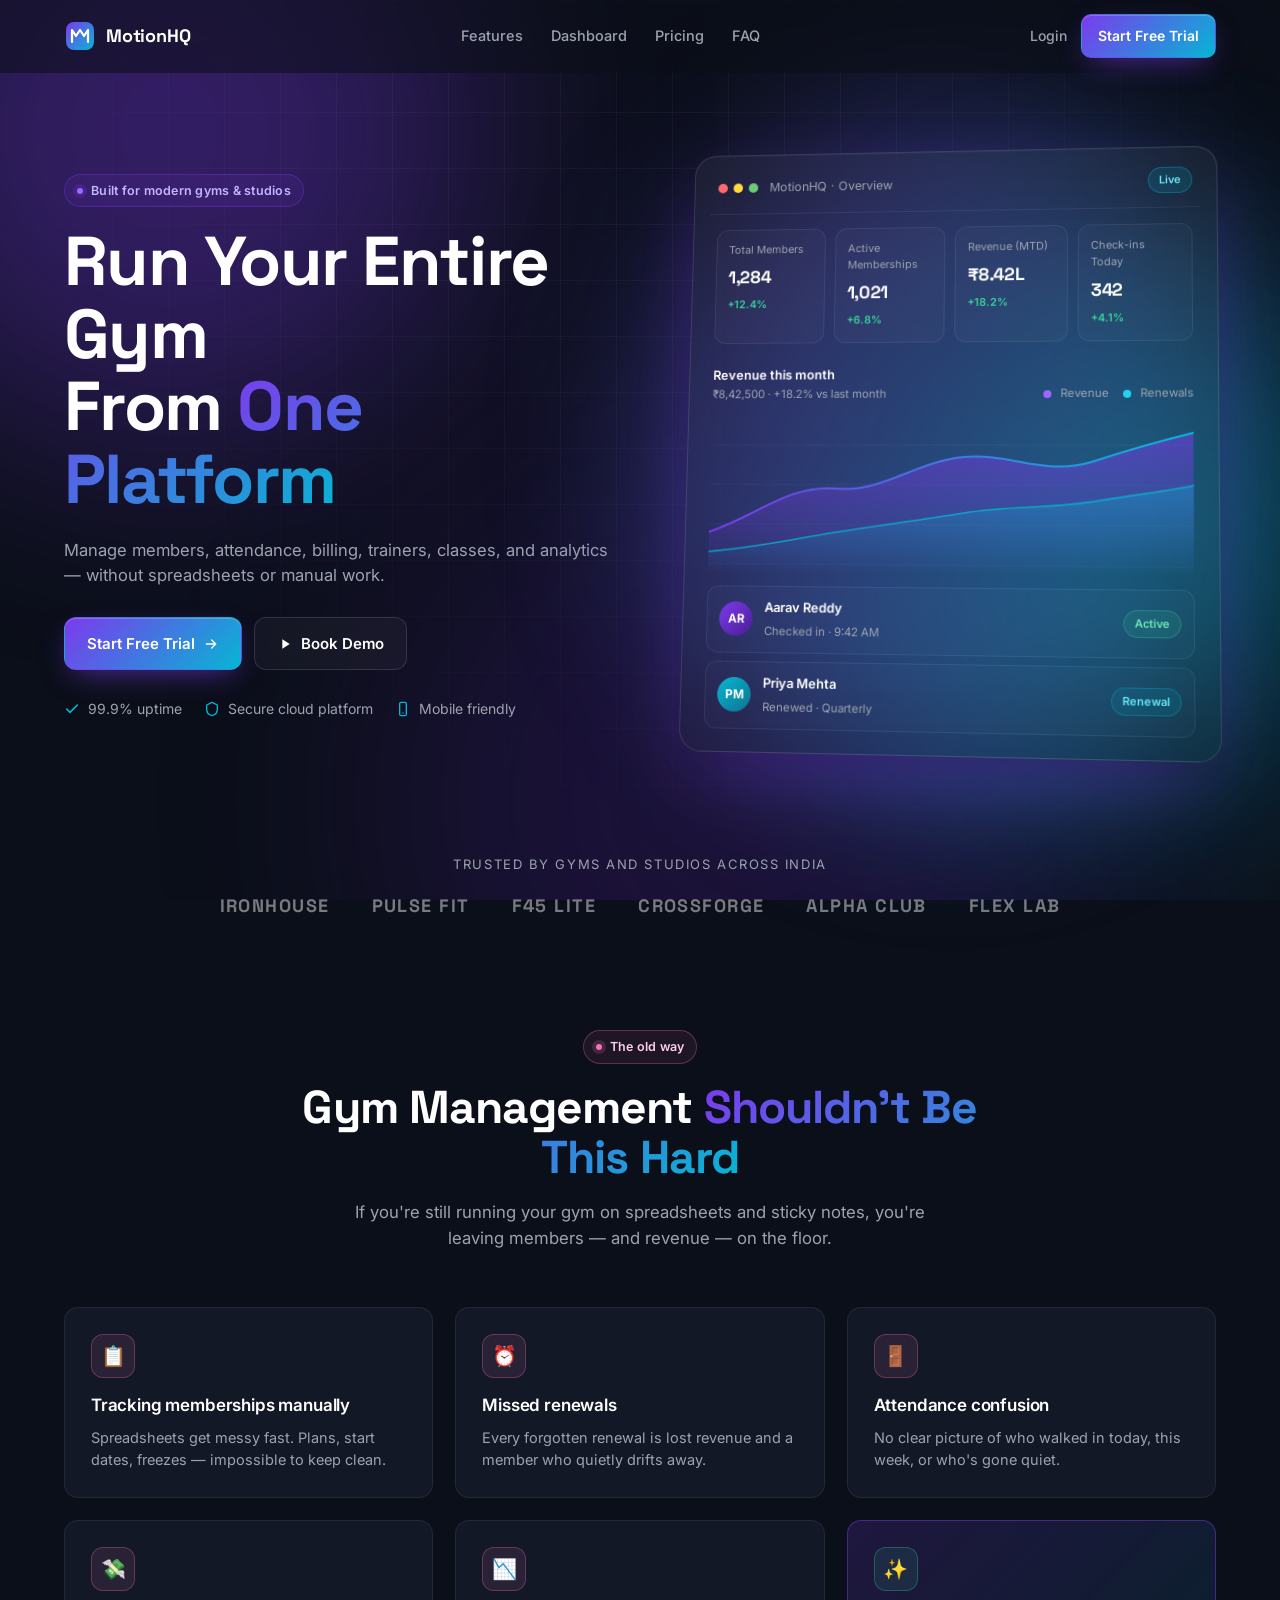
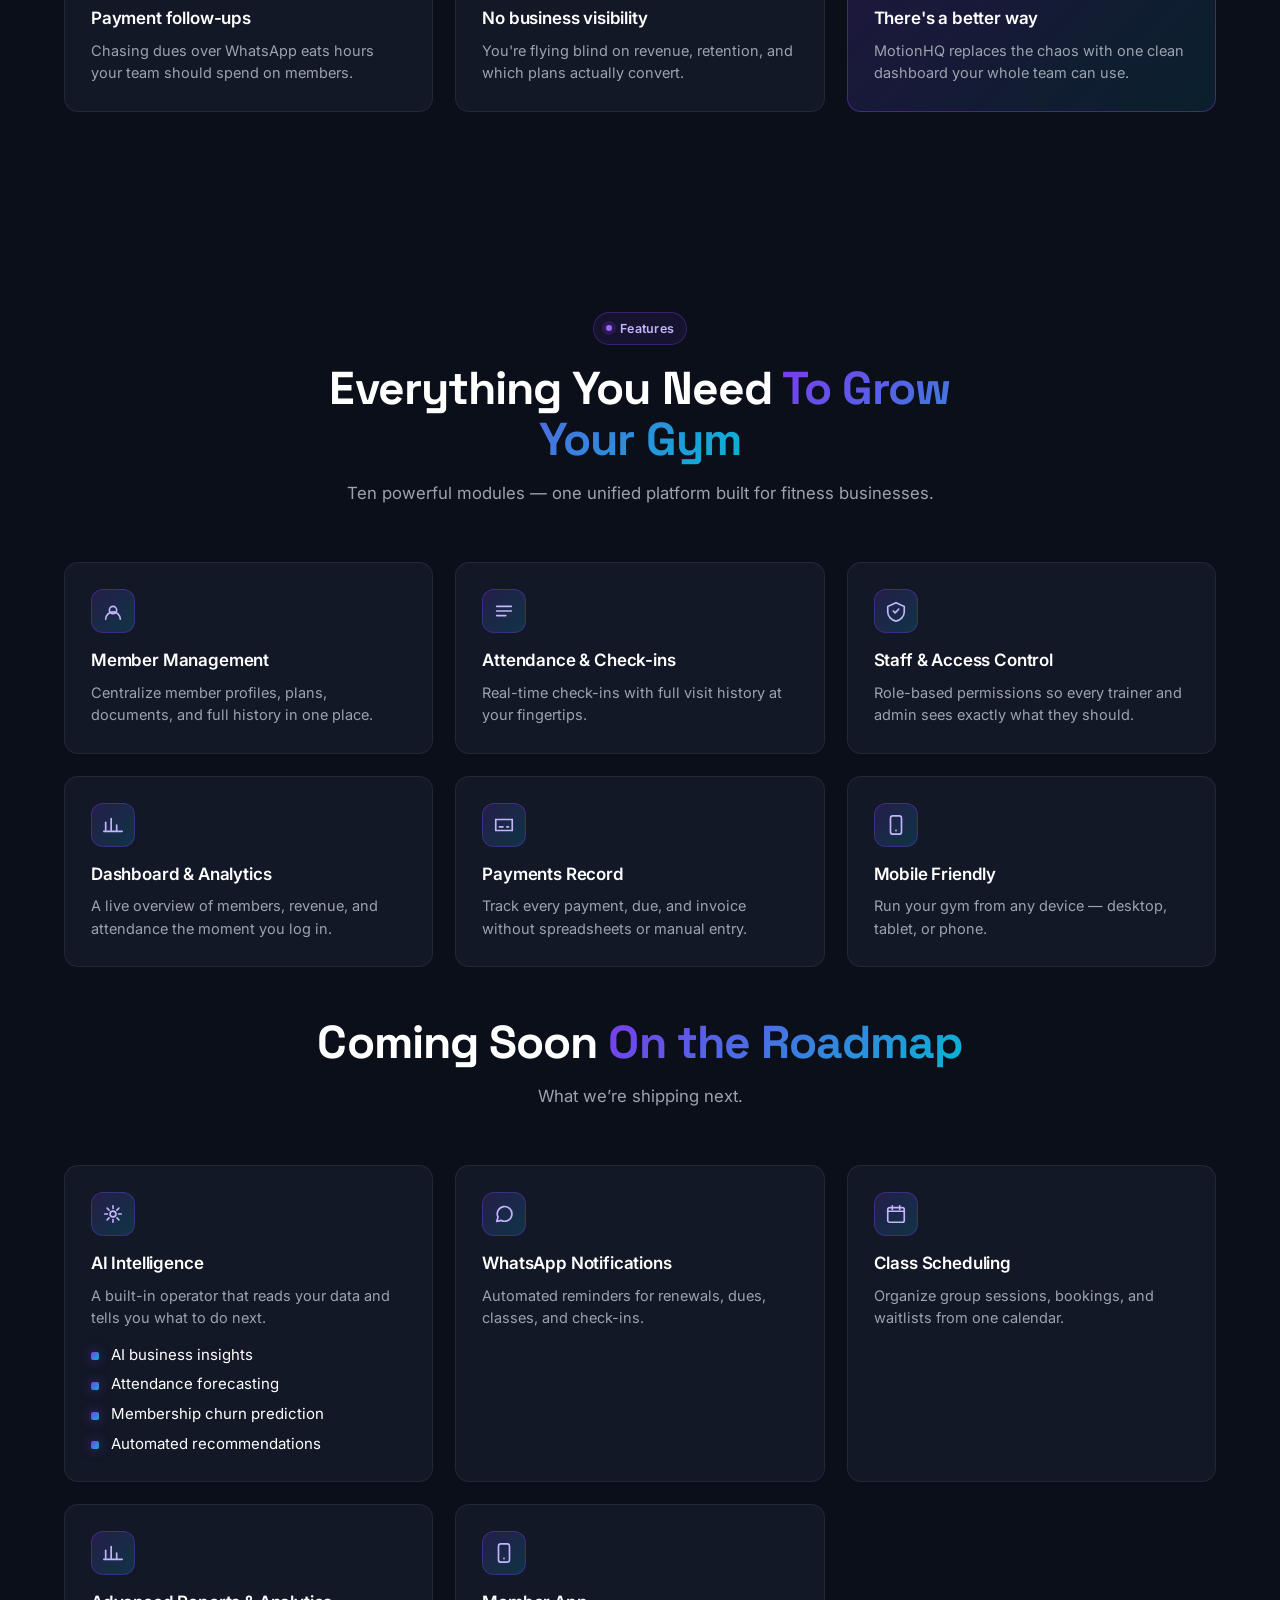
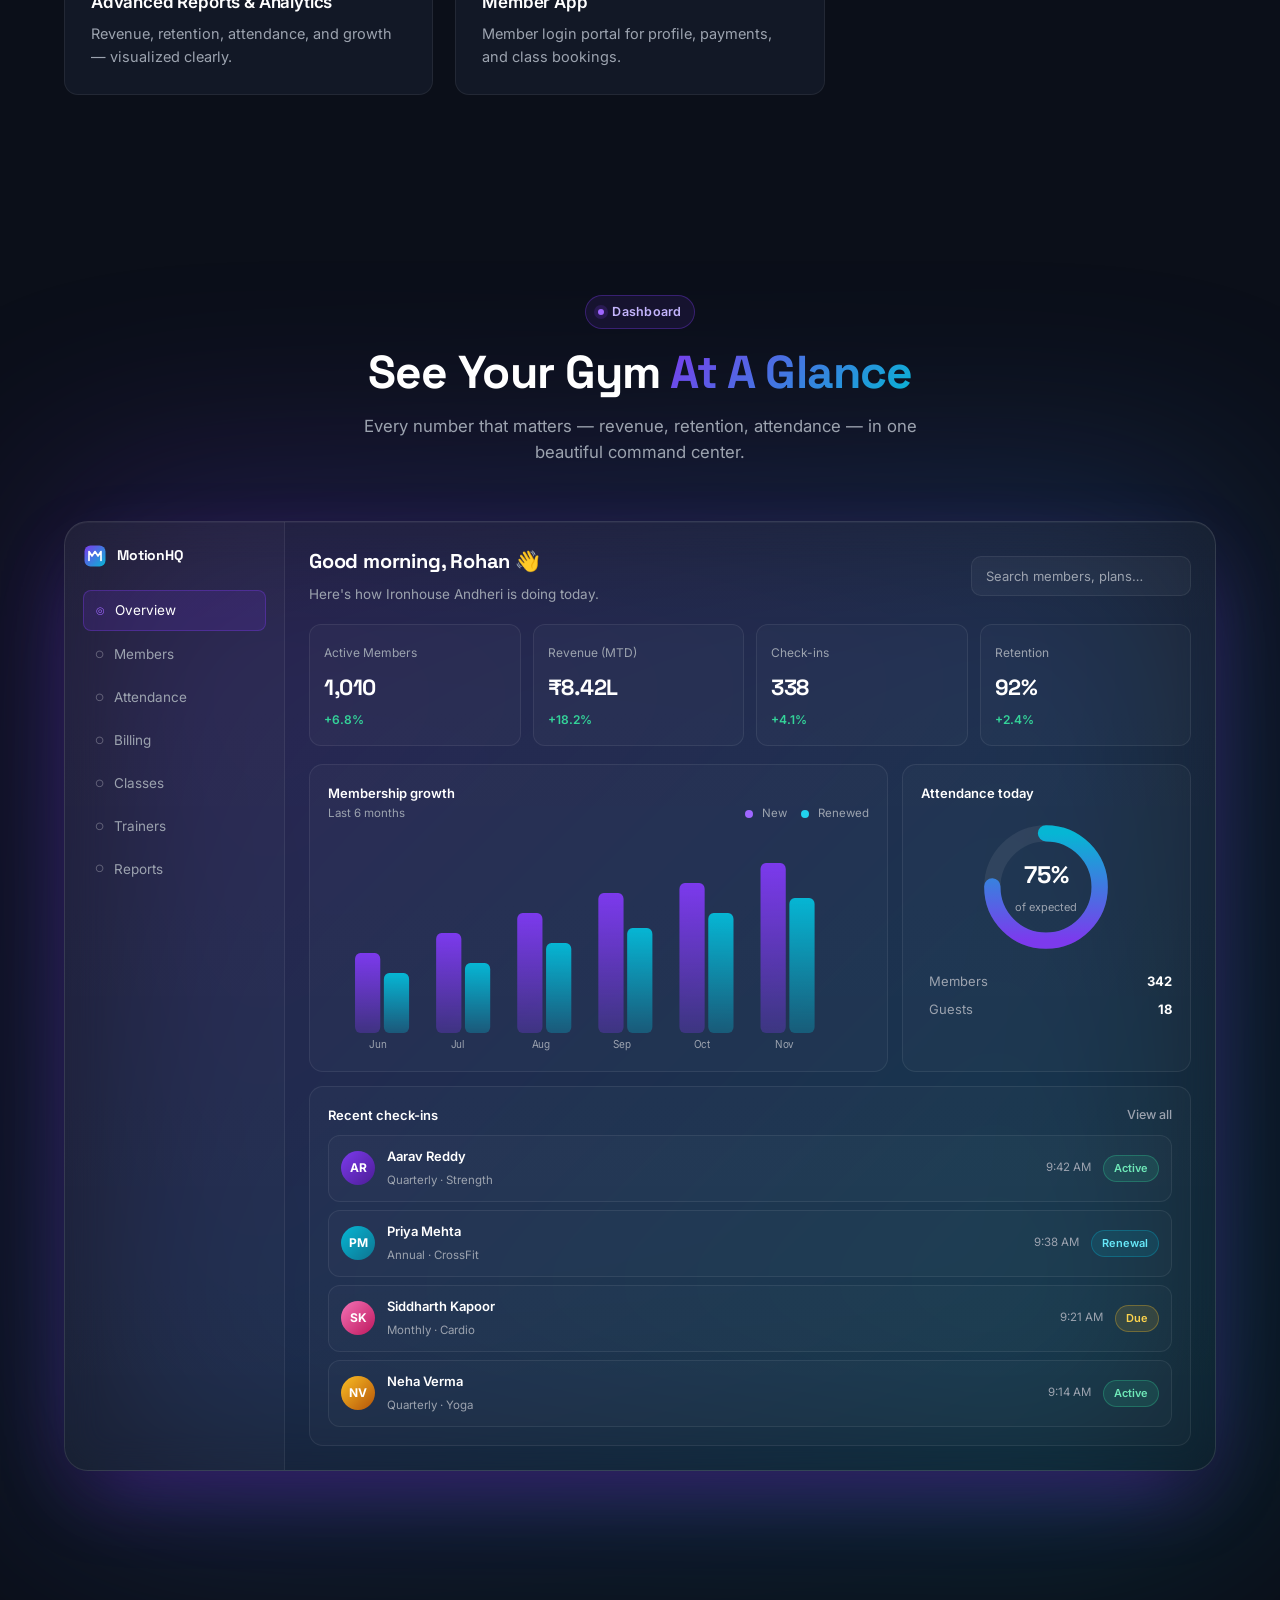
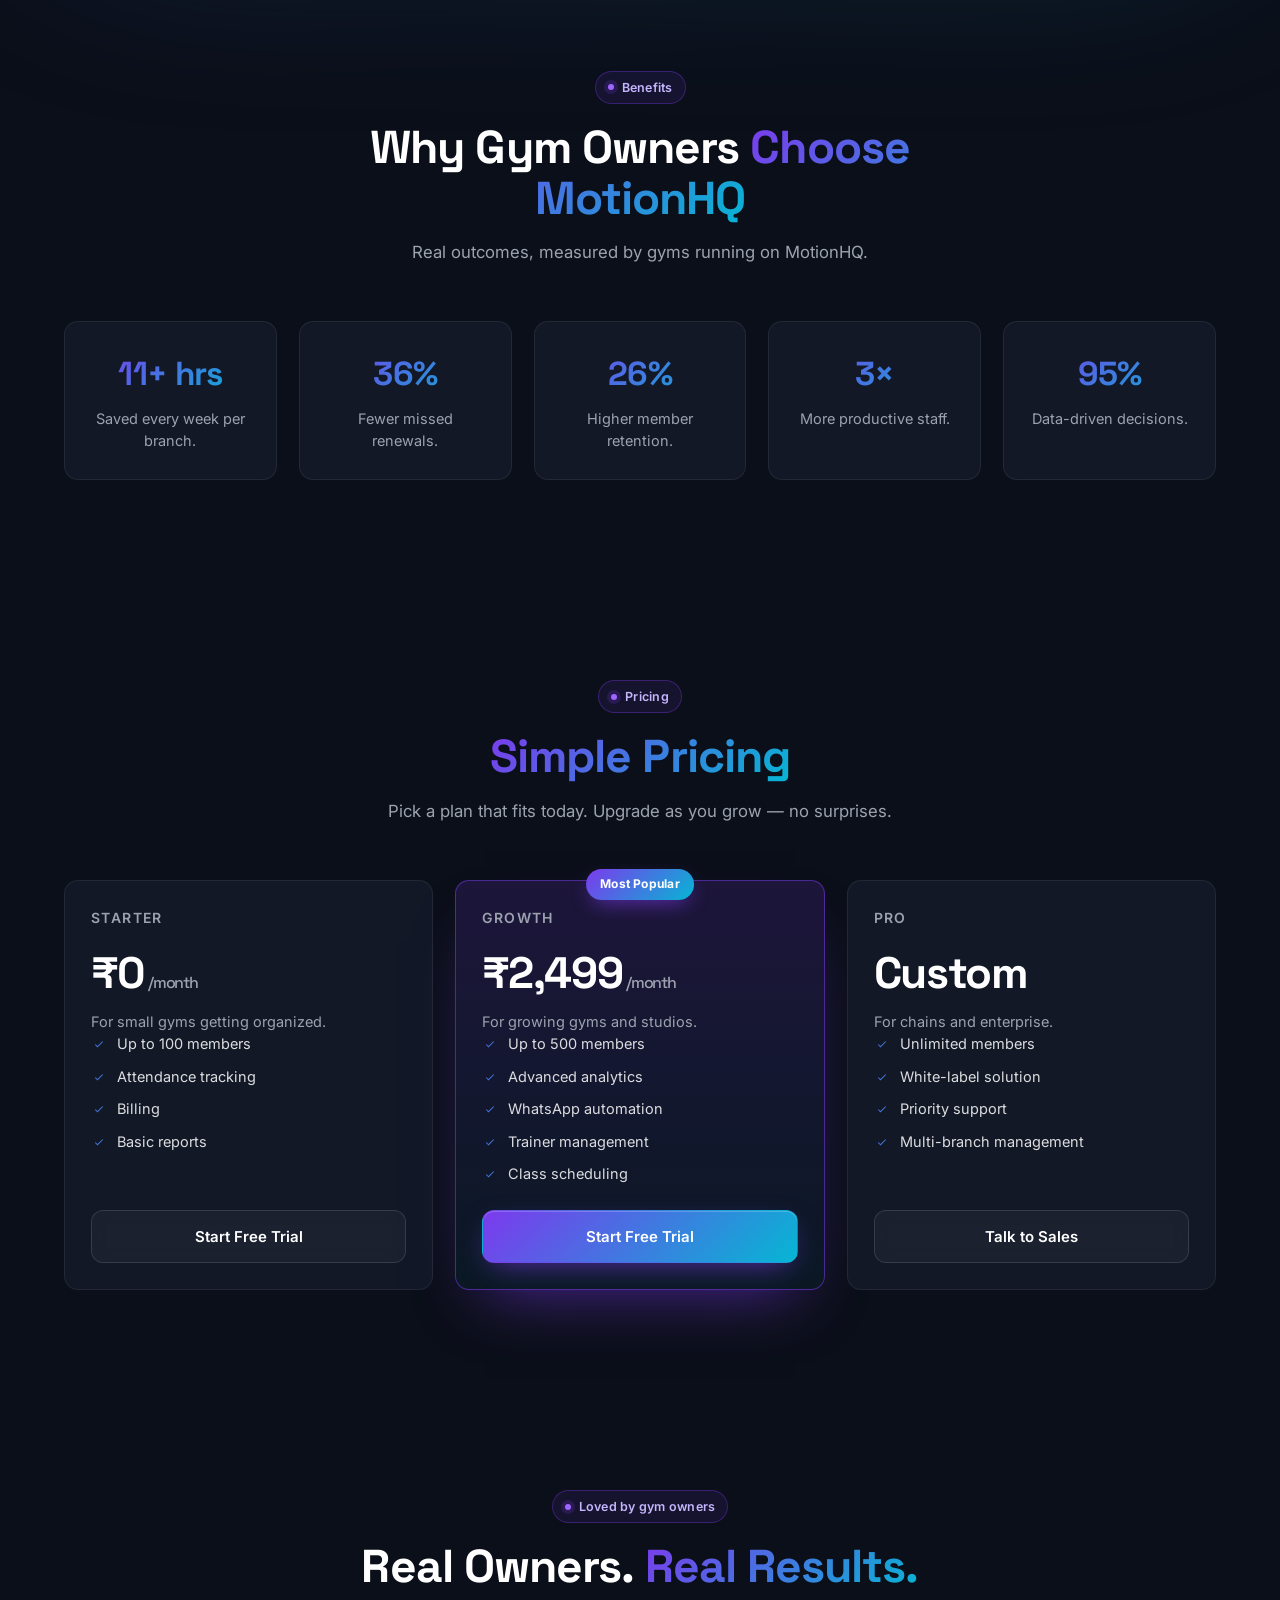
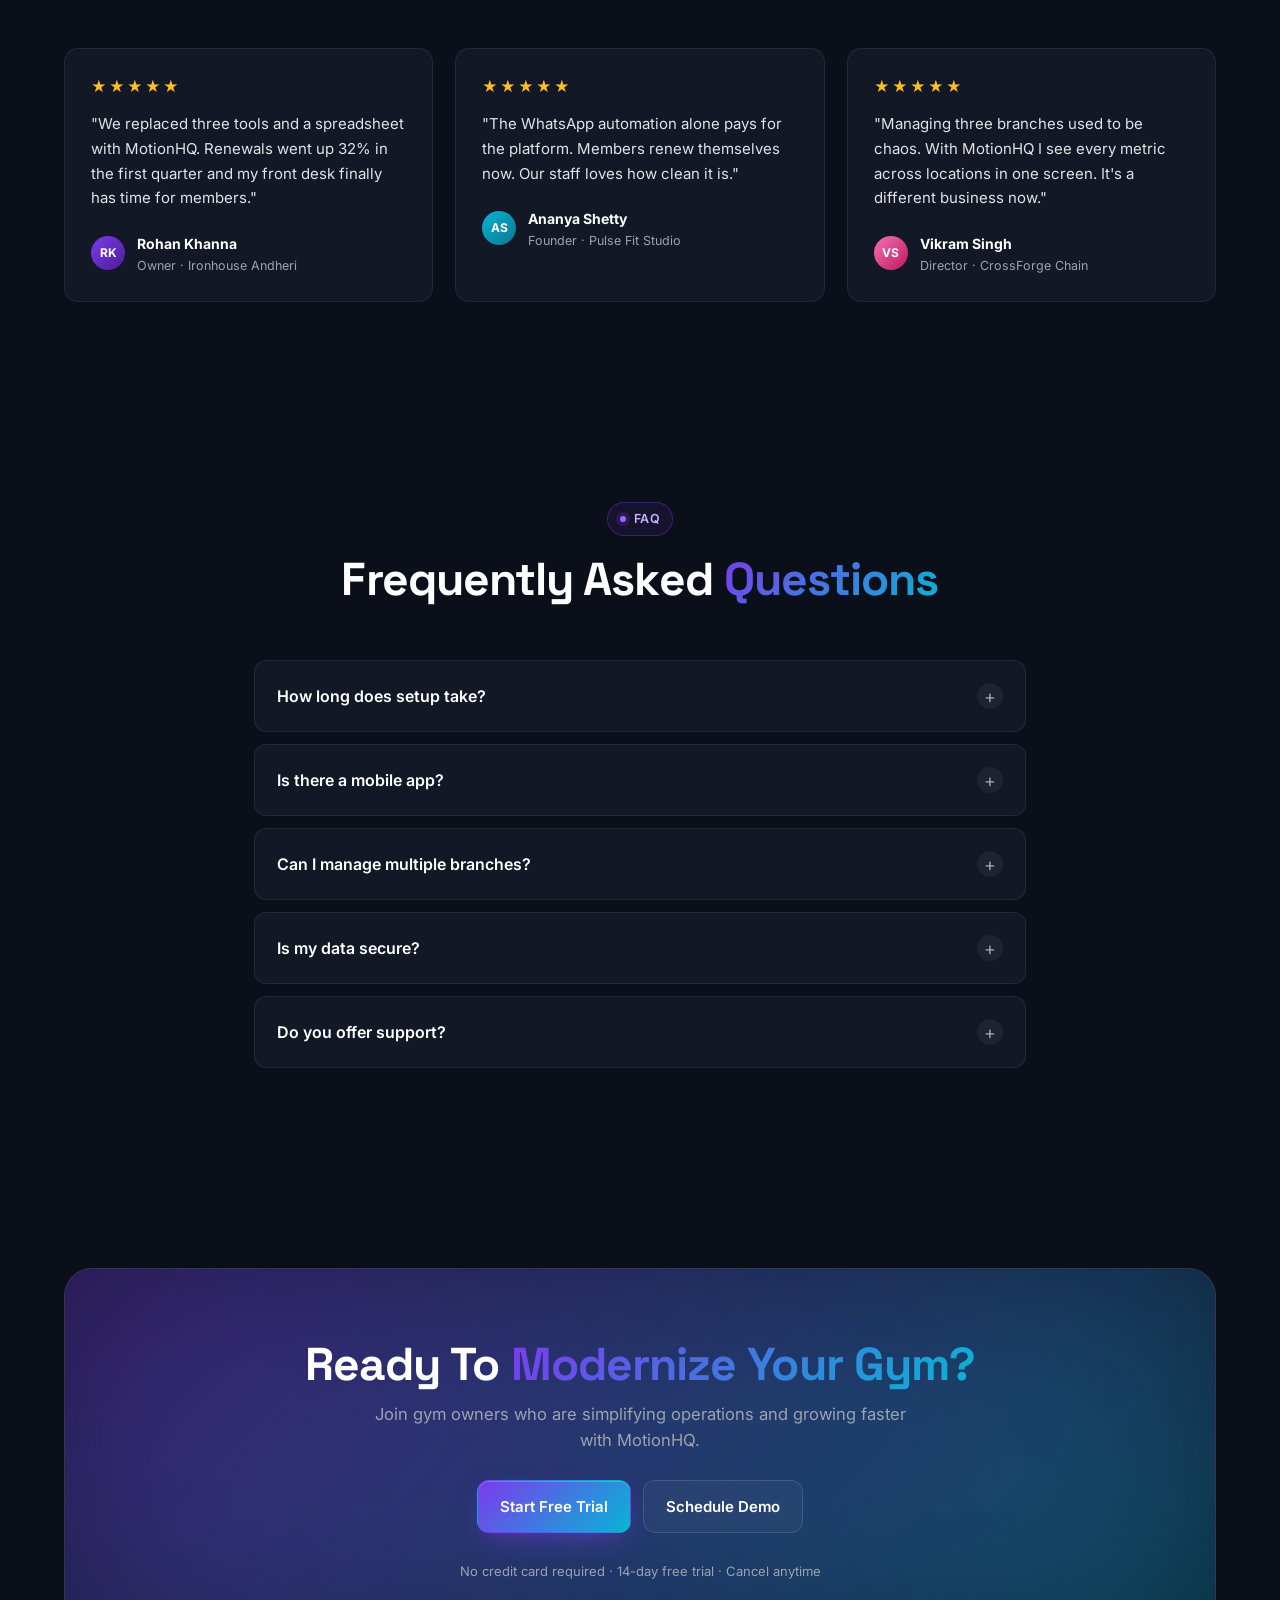
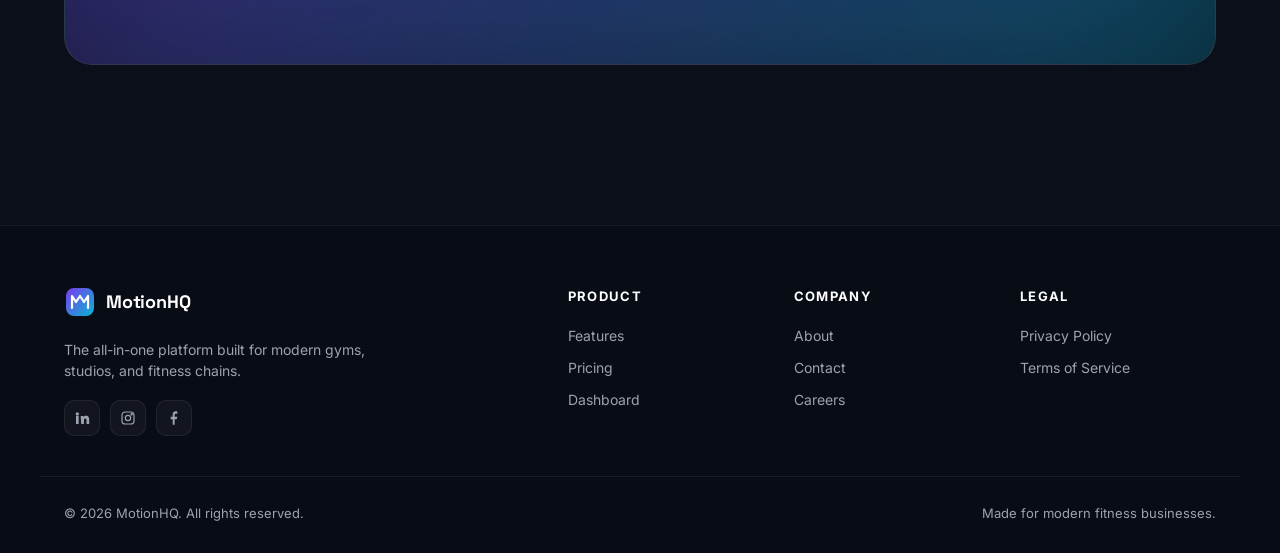
==== commit bf07fc04: "url changes" ====
--- a/index.html
+++ b/index.html
@@ -56,7 +56,7 @@
       </nav>
       <div class="nav-cta">
         <a href="#" class="link-muted" onclick="redirectToLogin()">Login</a>
-        <a href="#cta" class="btn btn-primary btn-sm" onclick="redirectToSignup()">Start Free Trial</a>
+        <a href="signup.html" class="btn btn-primary btn-sm">Start Free Trial</a>
       </div>
       <button class="nav-toggle" id="navToggle" aria-label="Toggle menu" aria-expanded="false">
         <span></span><span></span><span></span>
@@ -68,7 +68,7 @@
       <a href="#pricing">Pricing</a>
       <a href="#faq">FAQ</a>
       <a href="#" class="link-muted" onclick="redirectToLogin()">Login</a>
-      <a href="#cta" class="btn btn-primary" onclick="redirectToSignup()">Start Free Trial</a>
+      <a href="signup.html" class="btn btn-primary">Start Free Trial</a>
     </div>
   </header>
 
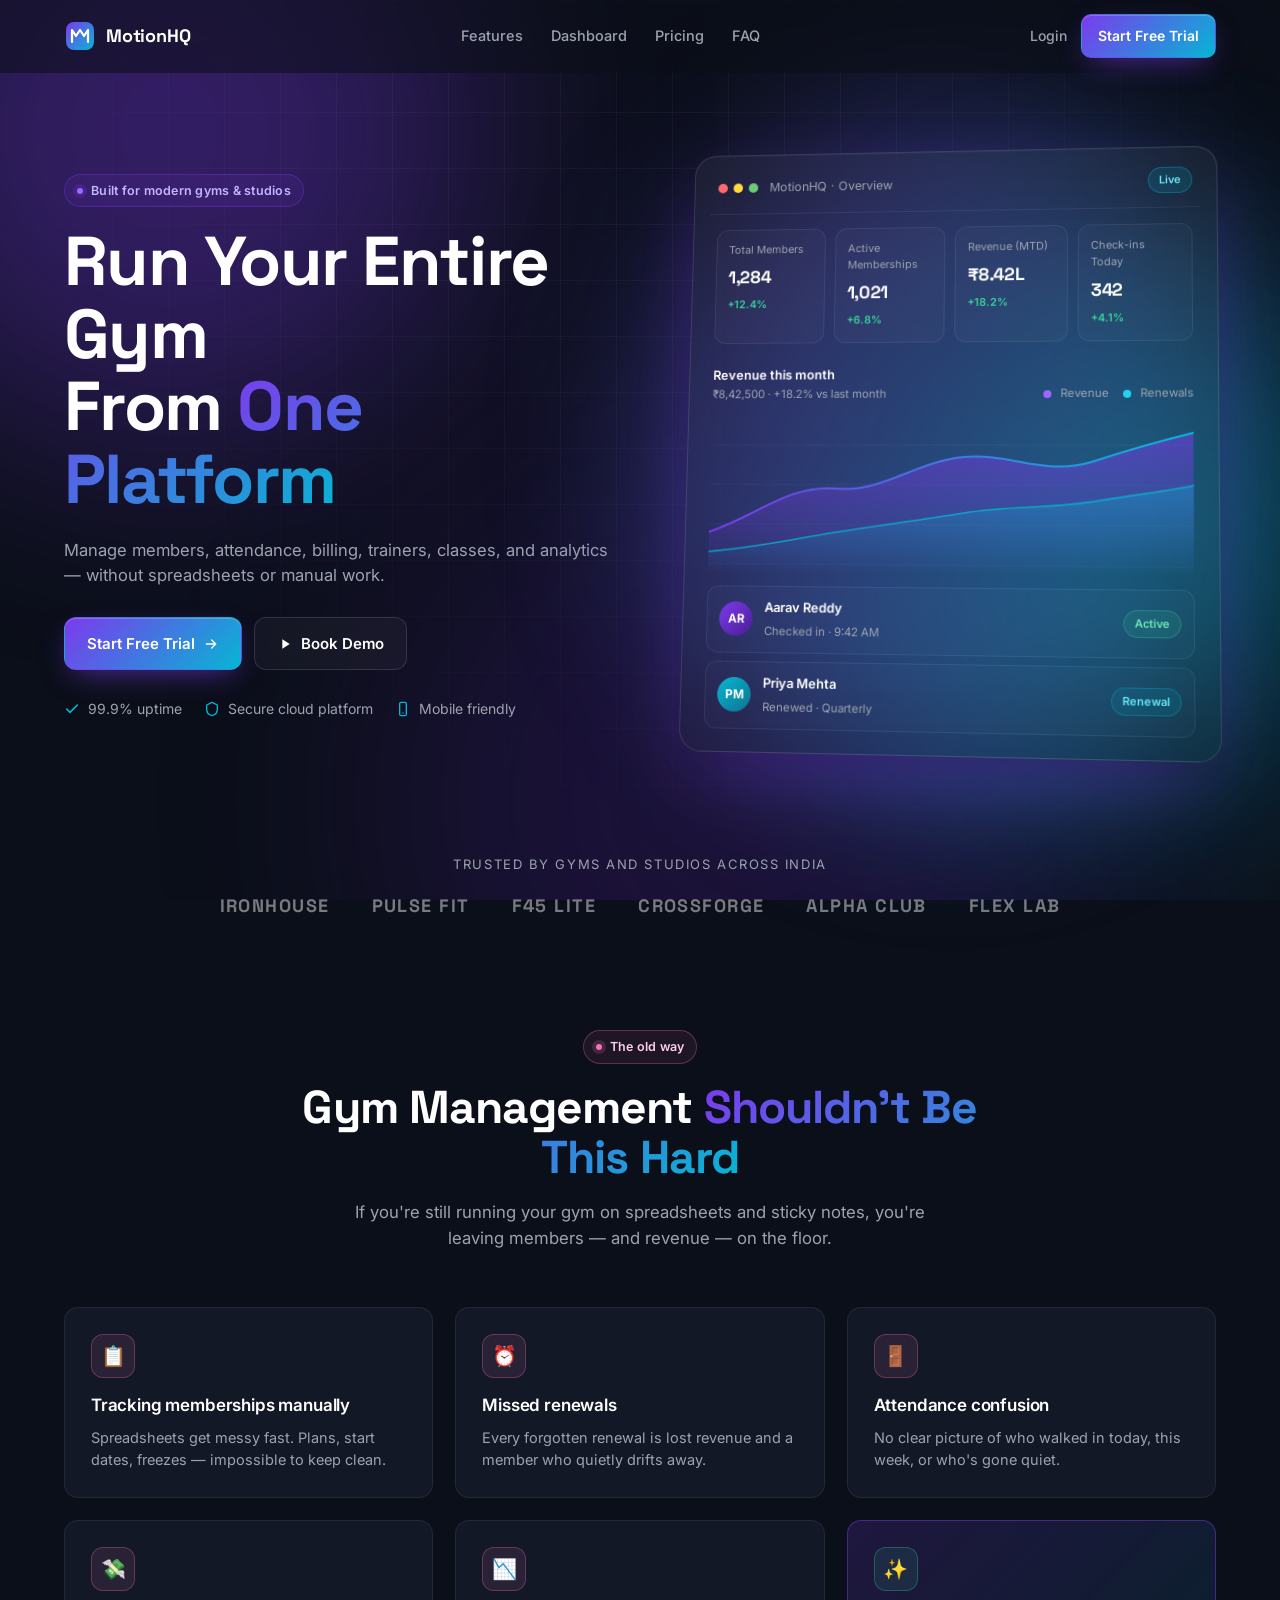
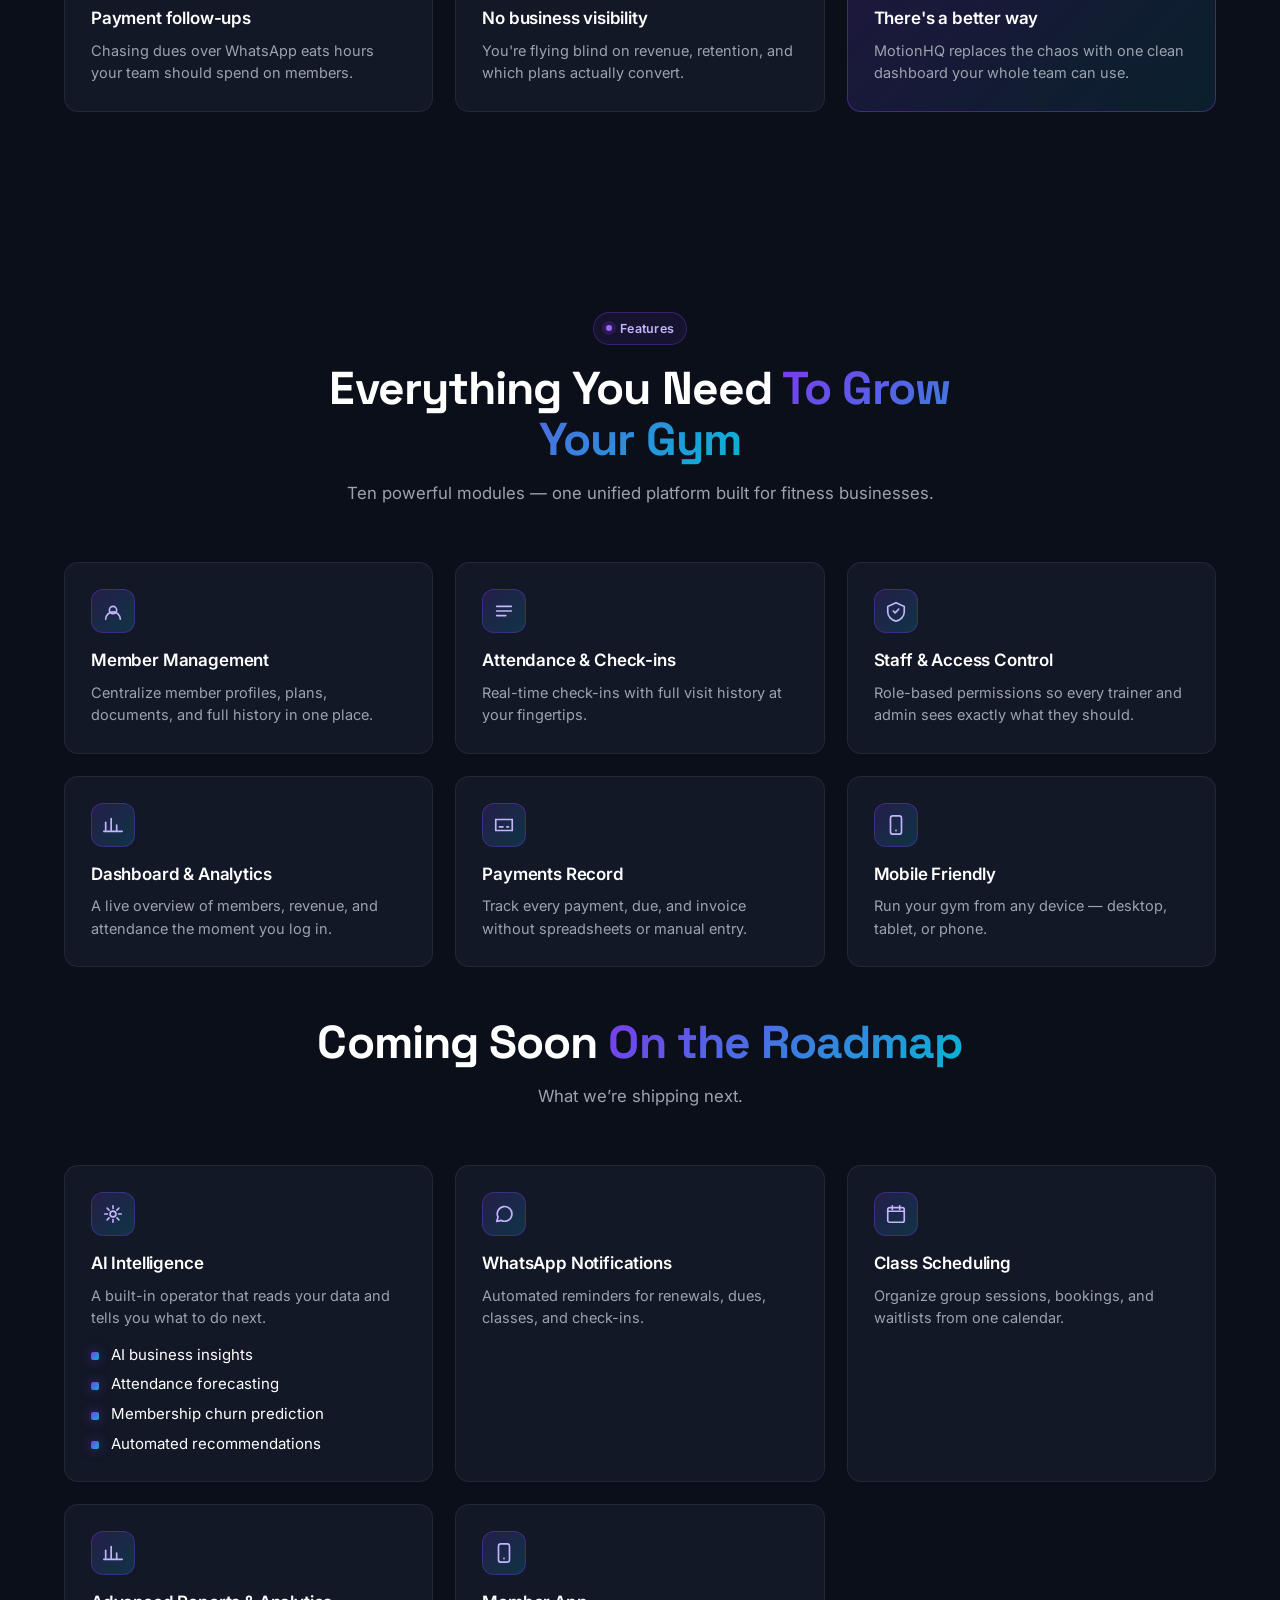
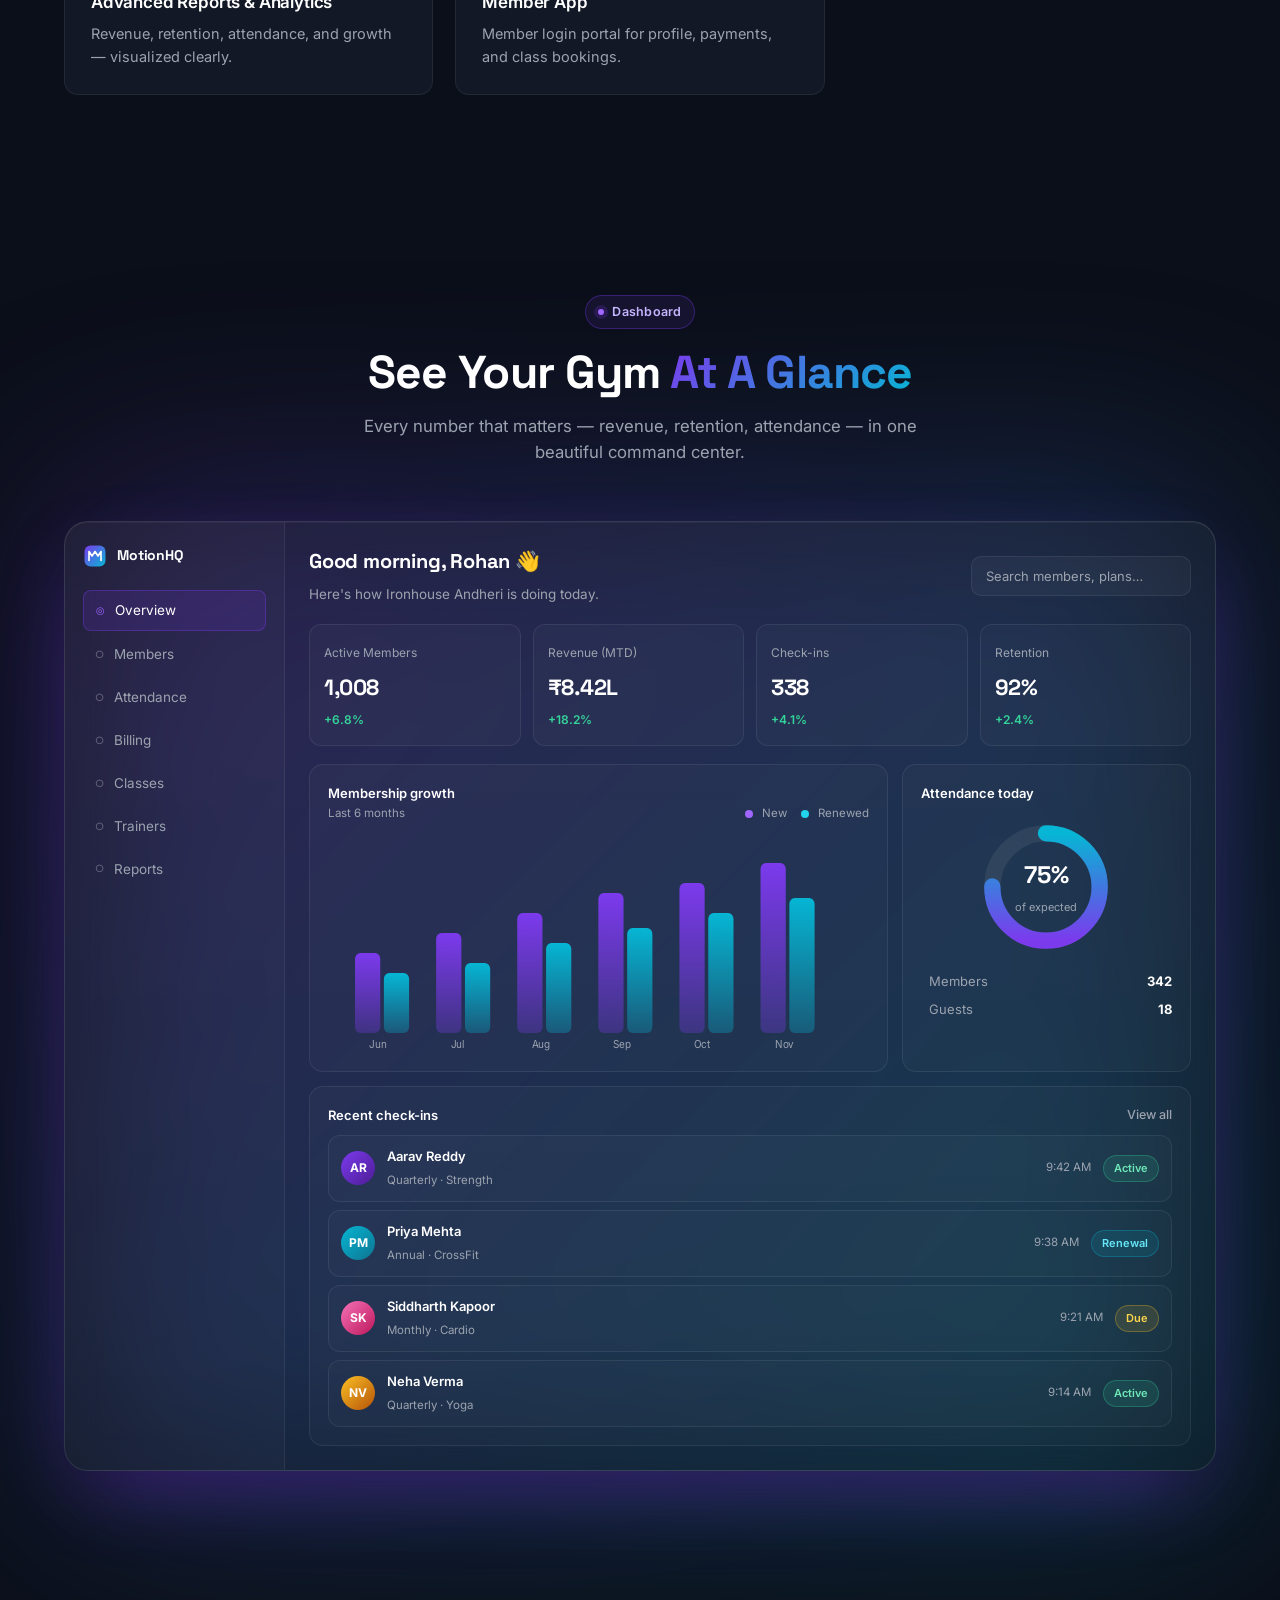
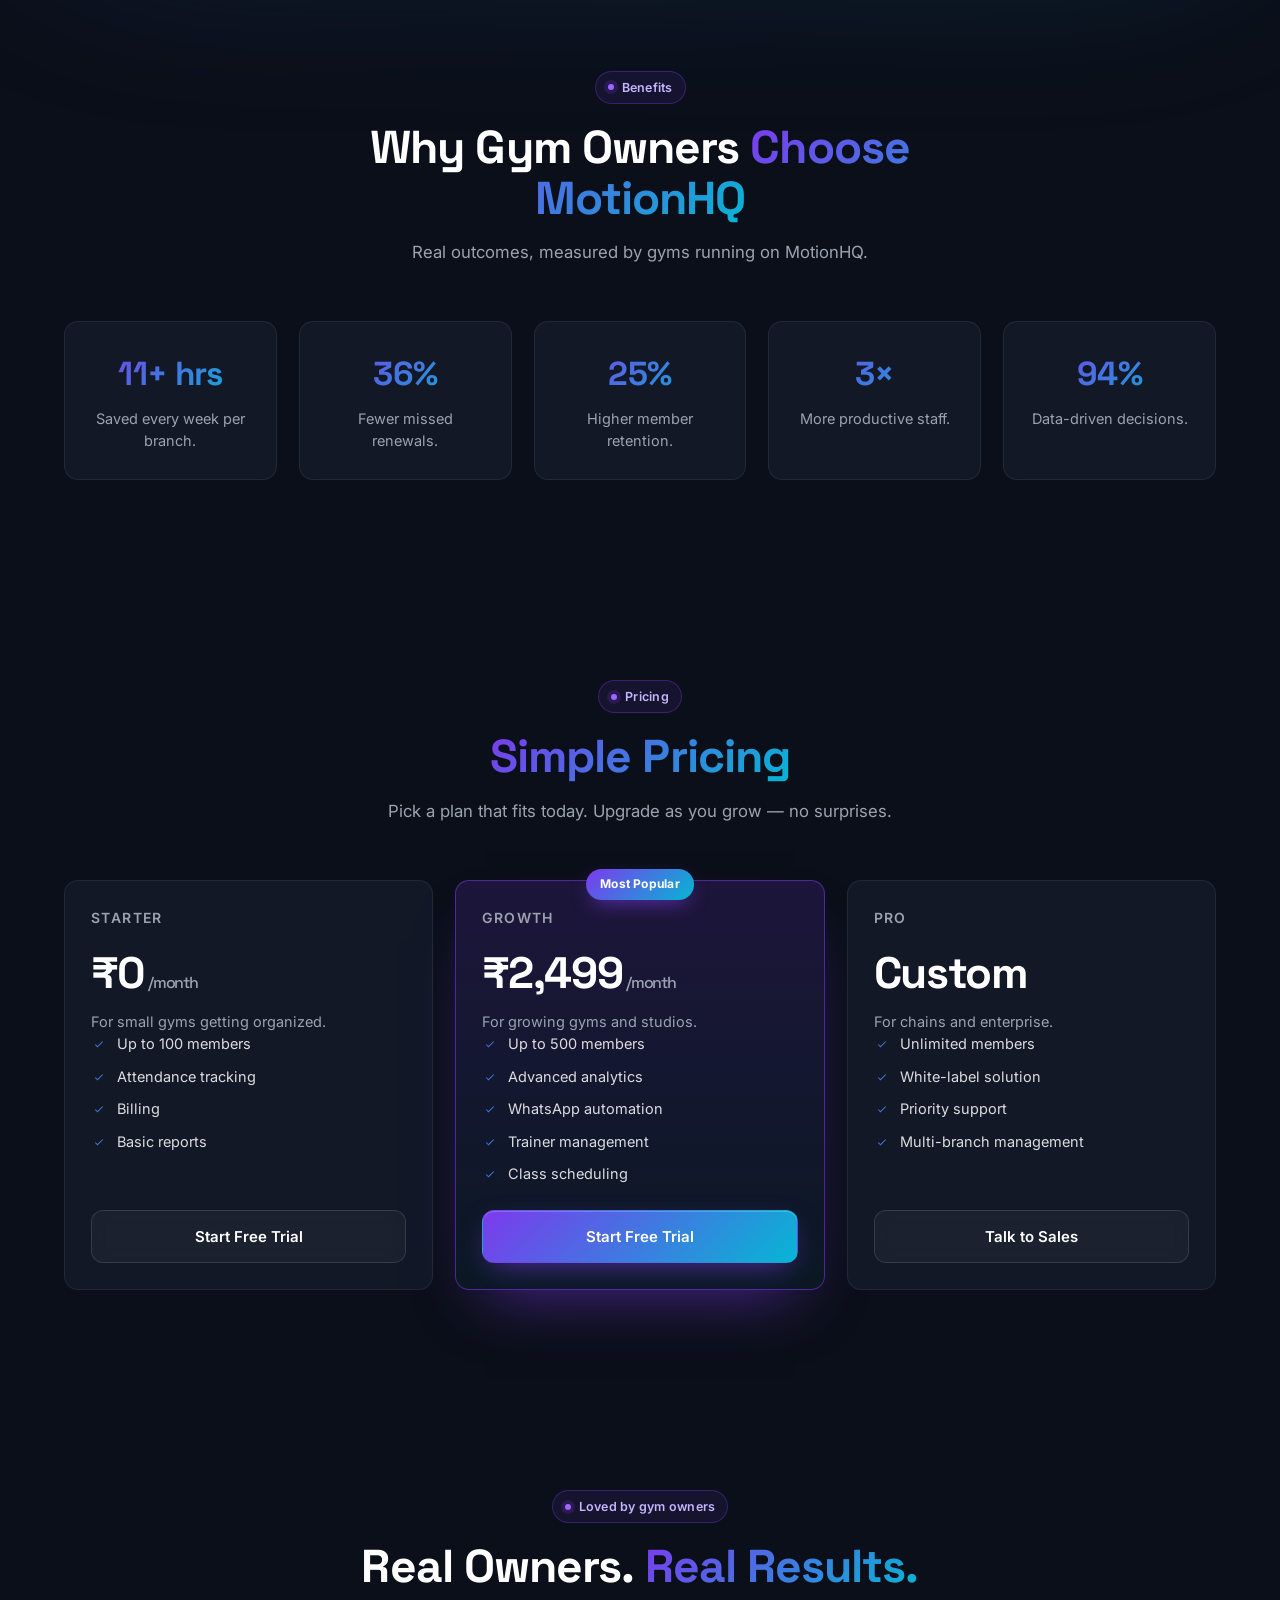
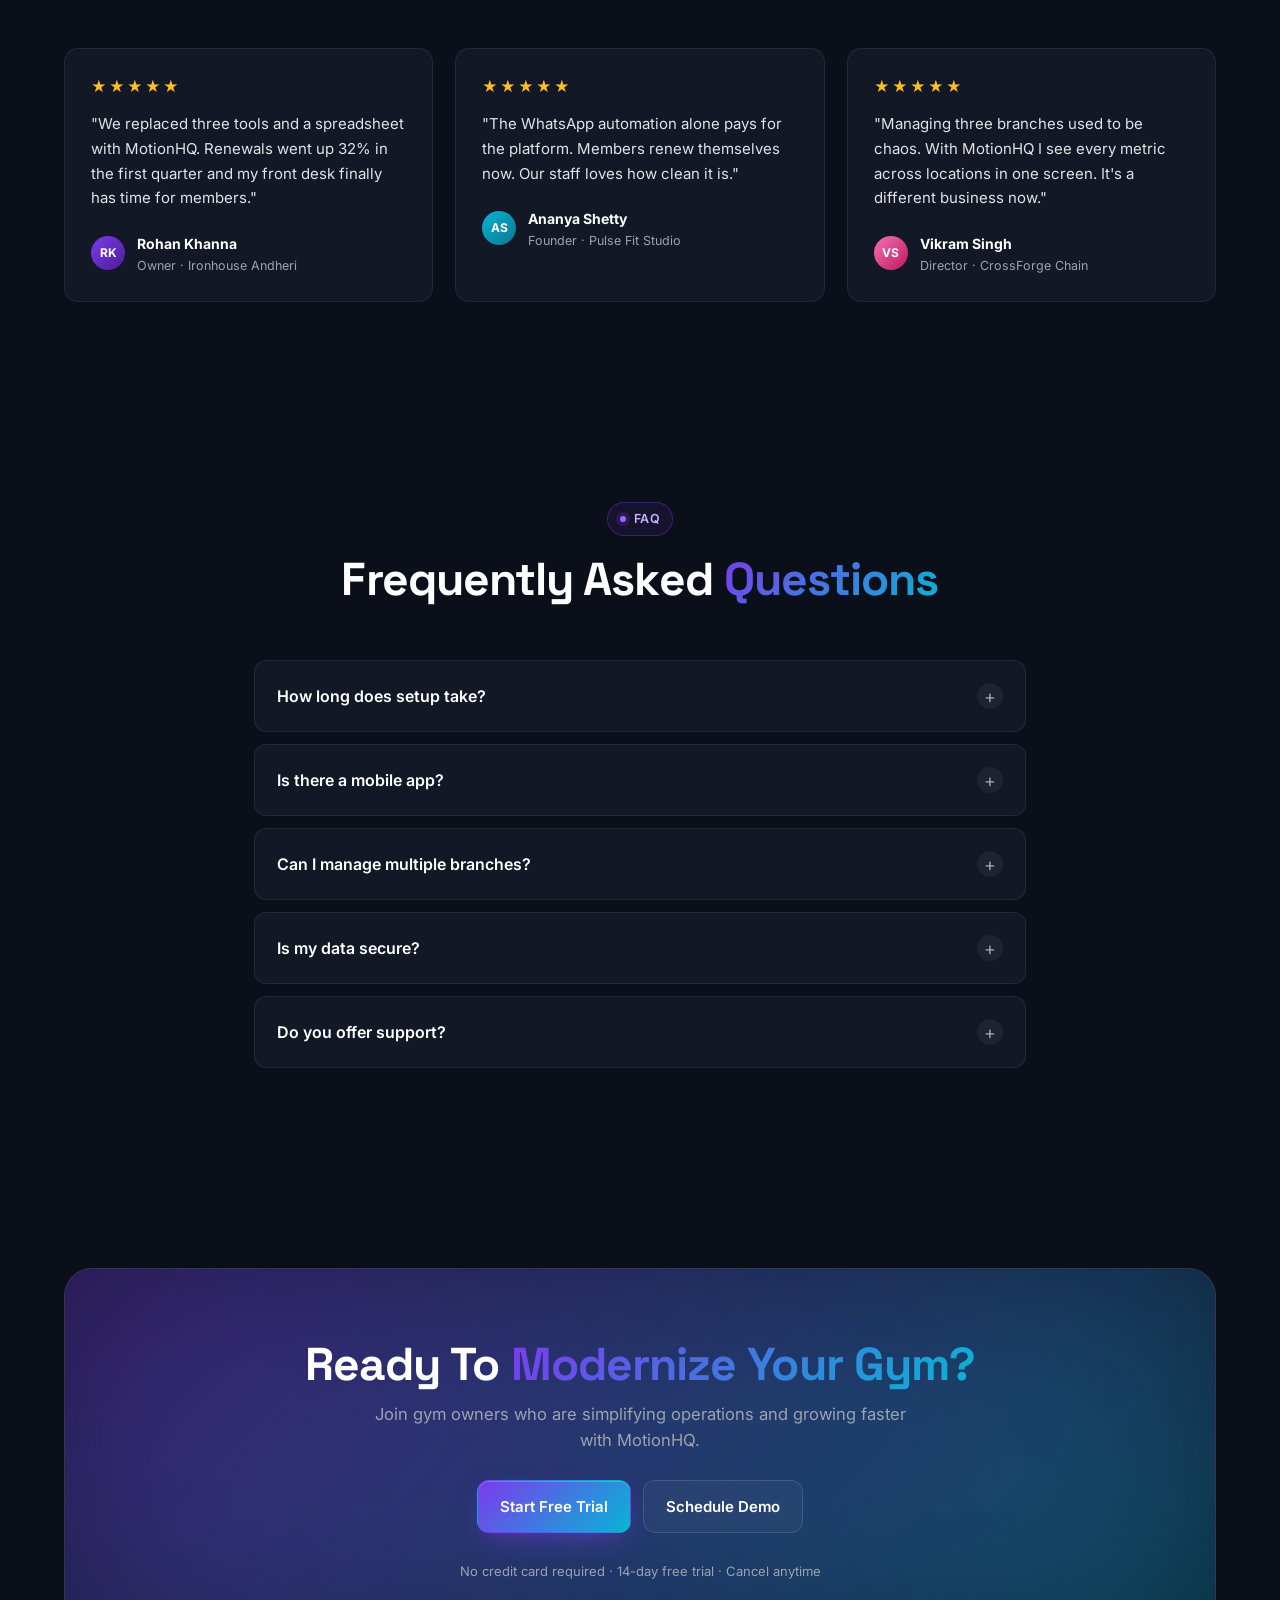
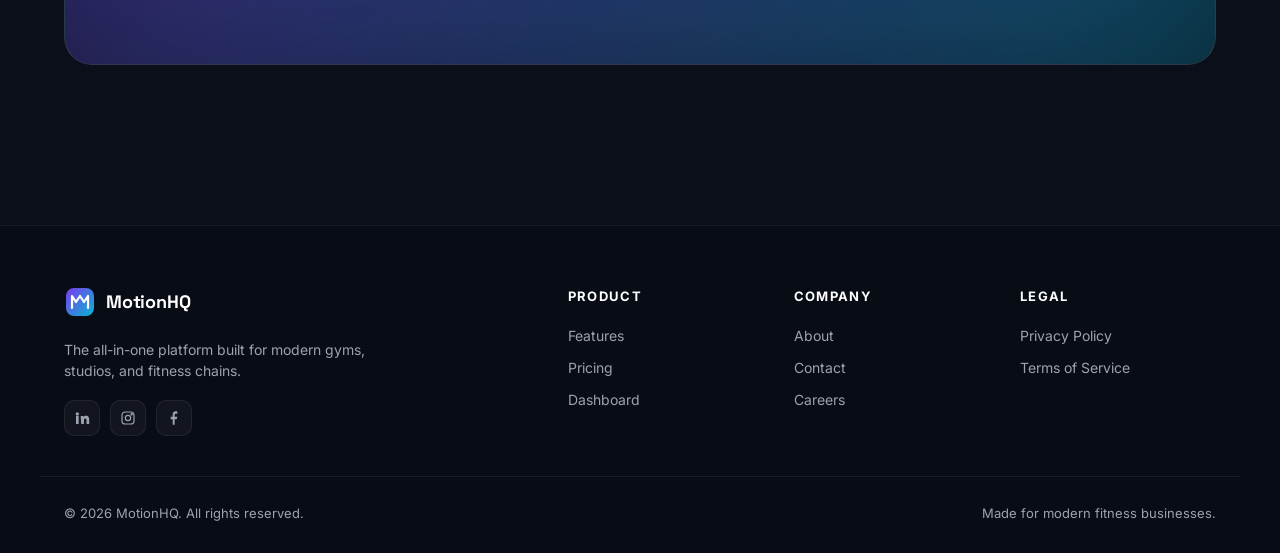
==== commit 9ec761d5: "free trial link" ====
--- a/index.html
+++ b/index.html
@@ -90,7 +90,7 @@
               manual work.
             </p>
             <div class="hero-ctas">
-              <a href="#cta" class="btn btn-primary">
+              <a href="signup.html" class="btn btn-primary">
                 Start Free Trial
                 <svg width="16" height="16" viewBox="0 0 24 24" fill="none">
                   <path d="M5 12h14M13 6l6 6-6 6" stroke="currentColor" stroke-width="2" stroke-linecap="round"
@@ -604,7 +604,7 @@
               <li>Billing</li>
               <li>Basic reports</li>
             </ul>
-            <a href="#cta" class="btn btn-ghost btn-block">Start Free Trial</a>
+            <a href="signup.html" class="btn btn-ghost btn-block">Start Free Trial</a>
           </div>
           <div class="card price popular reveal">
             <span class="pop-tag">Most Popular</span>
@@ -618,7 +618,7 @@
               <li>Trainer management</li>
               <li>Class scheduling</li>
             </ul>
-            <a href="#cta" class="btn btn-primary btn-block">Start Free Trial</a>
+            <a href="signup.html" class="btn btn-primary btn-block">Start Free Trial</a>
           </div>
           <div class="card price reveal">
             <div class="price-name">Pro</div>
@@ -720,7 +720,7 @@
           <h2 class="h2">Ready To <span class="gradient-text">Modernize Your Gym?</span></h2>
           <p class="lead">Join gym owners who are simplifying operations and growing faster with MotionHQ.</p>
           <div class="hero-ctas center">
-            <a href="#" class="btn btn-primary">Start Free Trial</a>
+            <a href="signup.html" class="btn btn-primary">Start Free Trial</a>
             <a href="#" class="btn btn-ghost">Schedule Demo</a>
           </div>
           <p class="fine">No credit card required &middot; 14-day free trial &middot; Cancel anytime</p>
